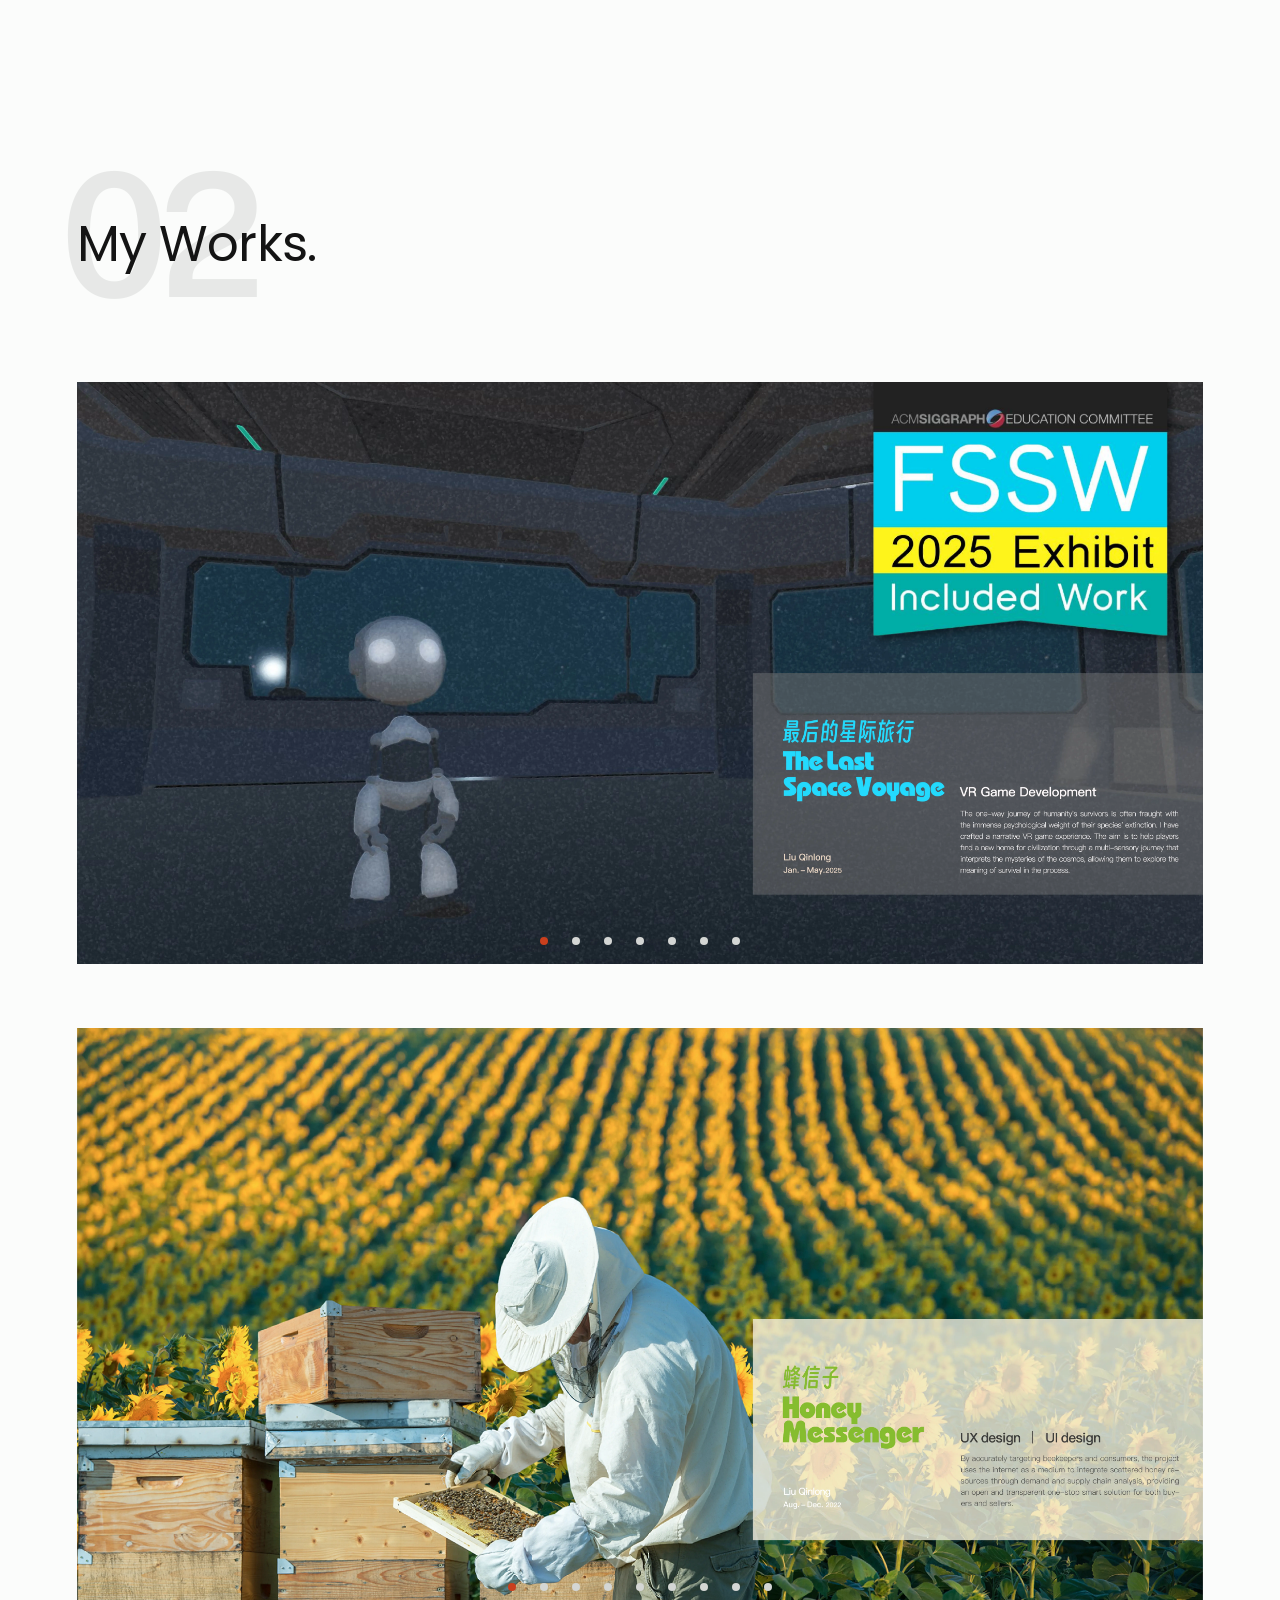
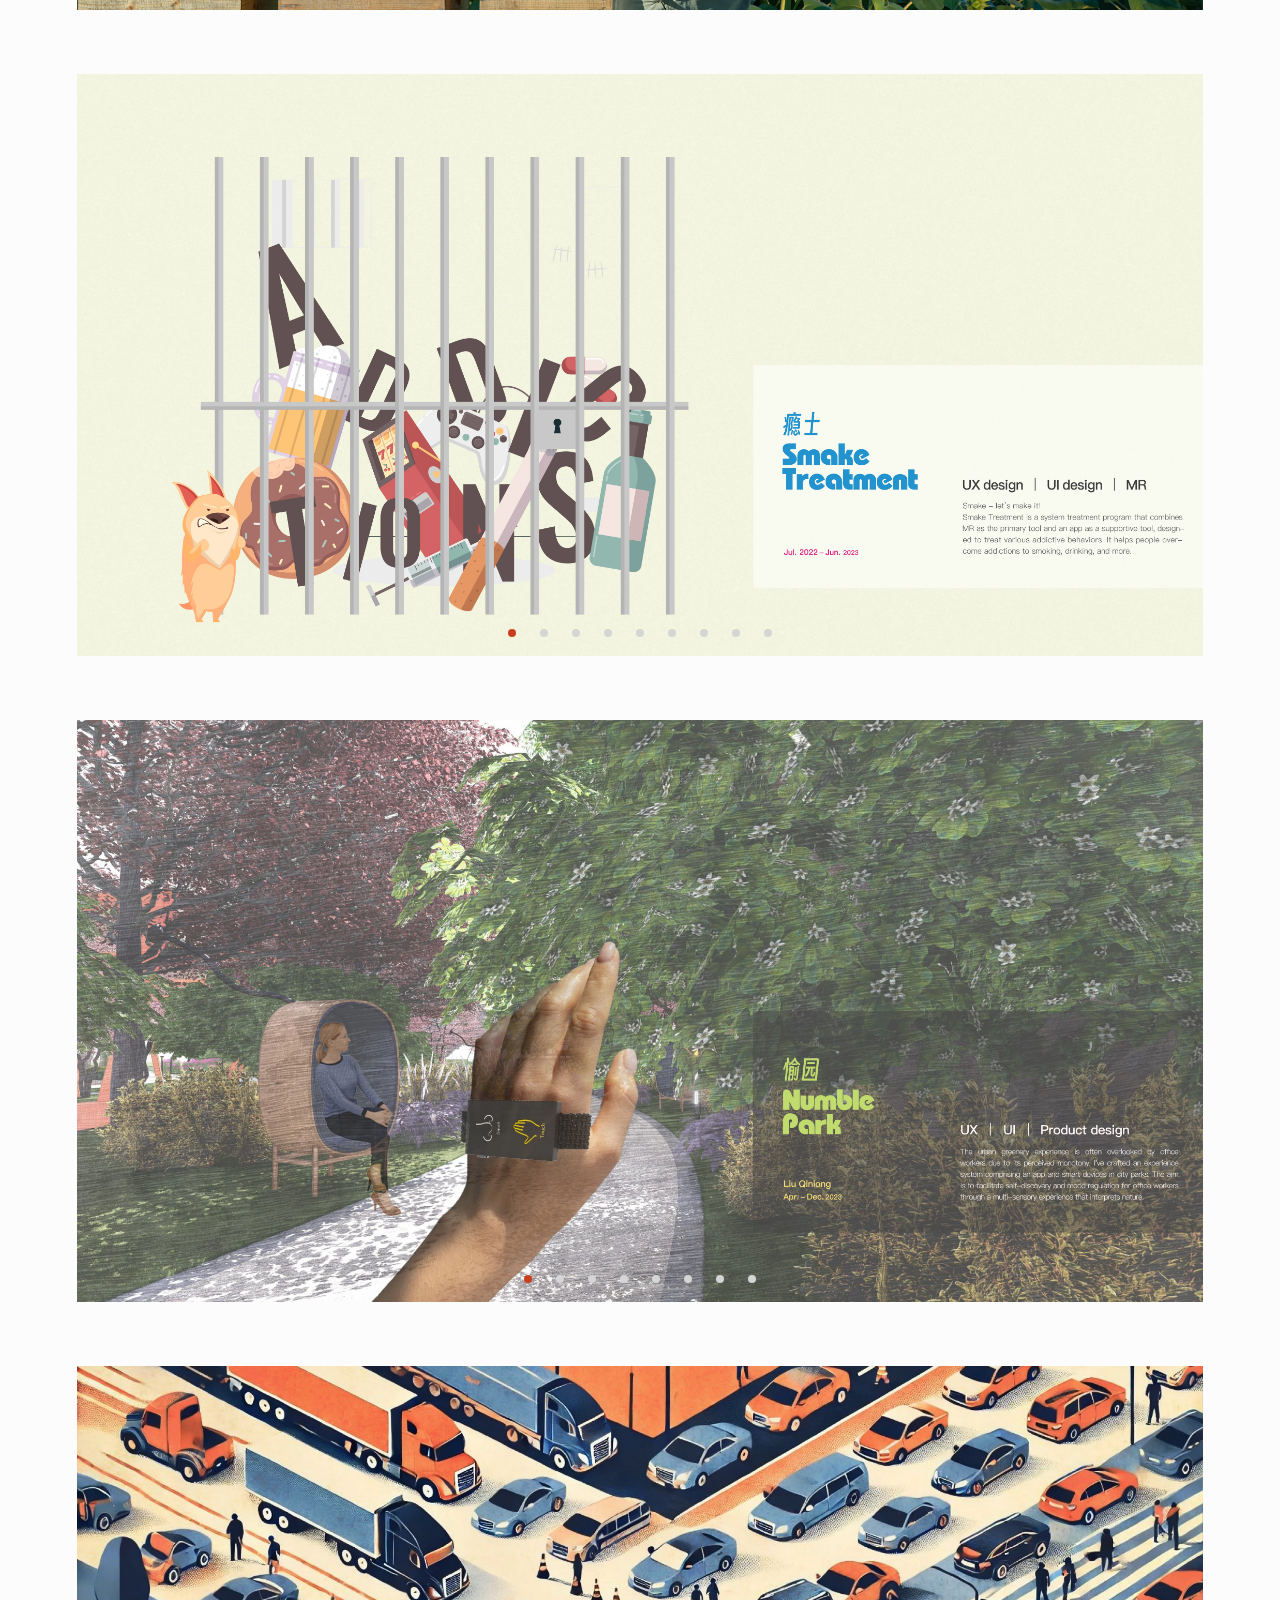
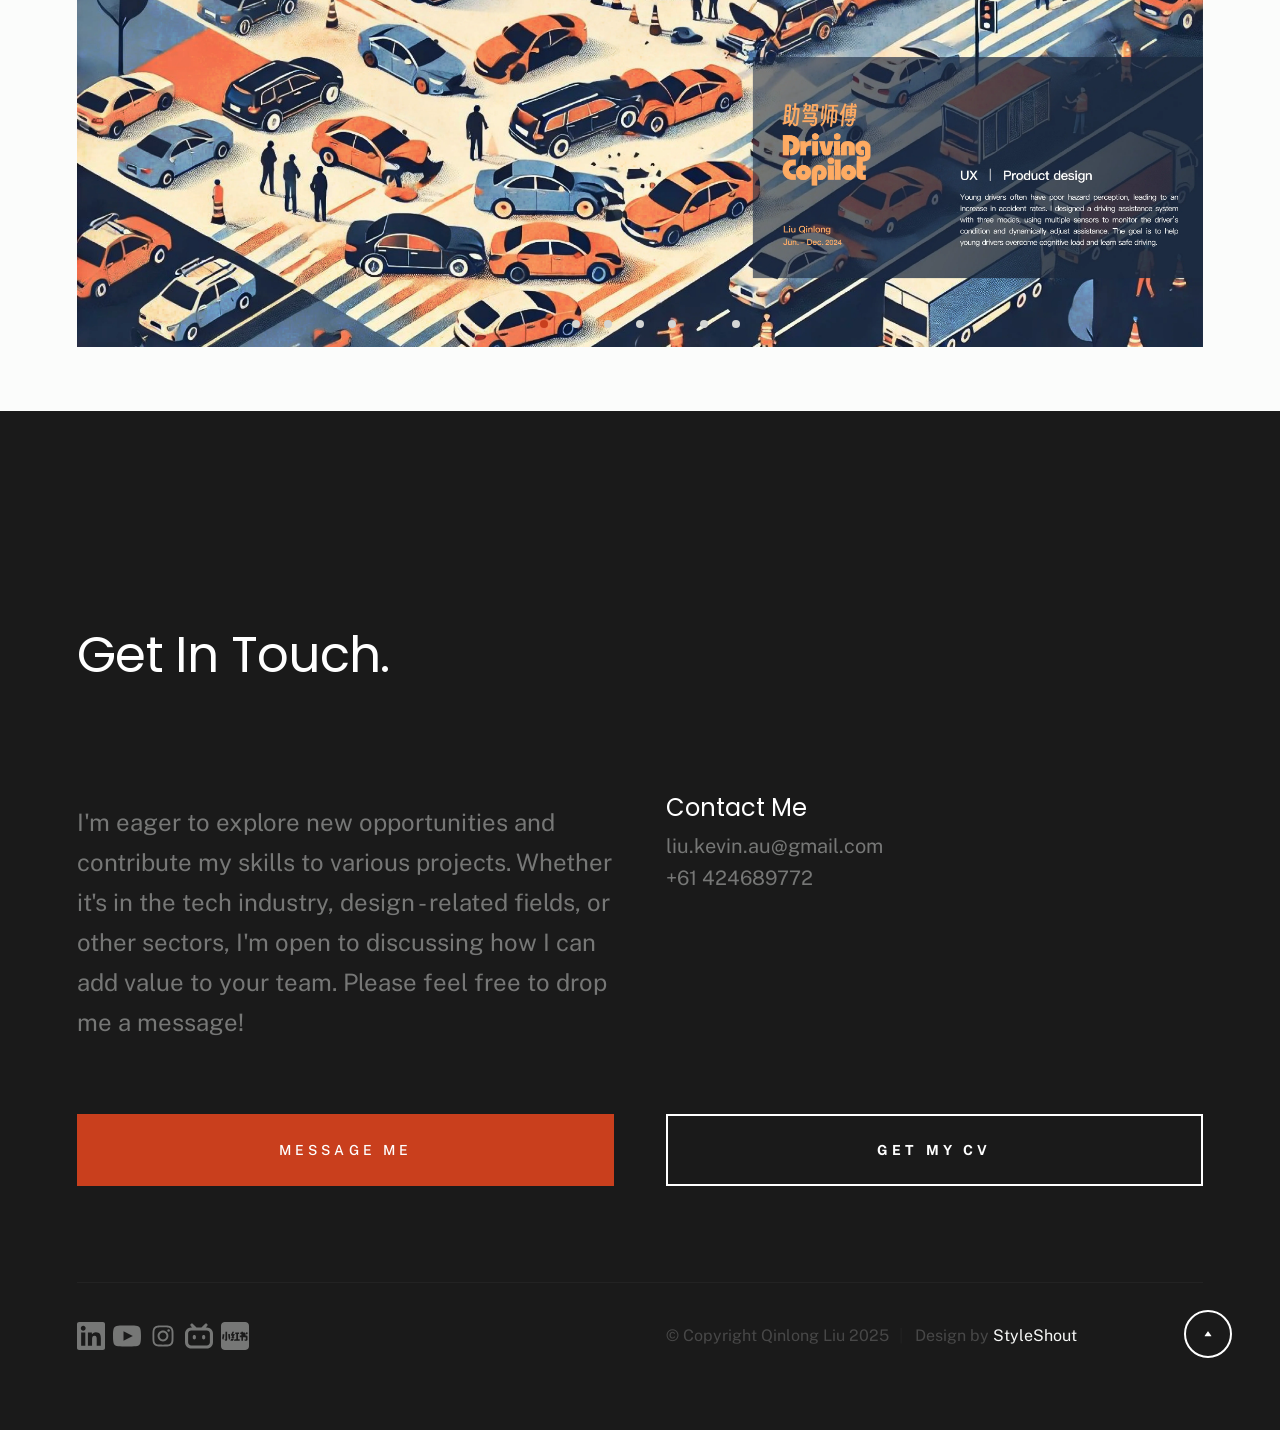
==== works.html @ 537f9b3a "auto update" ====
<!DOCTYPE html>
<html lang="en" class="no-js" >
<head>
    <meta charset="utf-8">
    <meta name="viewport" content="width=device-width, initial-scale=1">
    <title>Kevin Liu - Works</title>

    <script>
        document.documentElement.classList.remove('no-js');
        document.documentElement.classList.add('js');
    </script>

    <link rel="stylesheet" href="css/vendor.css">
    <link rel="stylesheet" href="css/styles.css">

    <link rel="apple-touch-icon" sizes="180x180" href="apple-touch-icon.png">
    <link rel="icon" type="image/png" sizes="32x32" href="icon32.png">
    <link rel="icon" type="image/png" sizes="16x16" href="icon16.png">
    <link rel="manifest" href="site.webmanifest">
</head>

<body id="top">

    <div id="preloader">
        <div id="loader" class="dots-fade">
            <div></div>
            <div></div>
            <div></div>
        </div>
    </div>

    <div id="page" class="s-pagewrap">

        <header class="s-header">
            <div class="row s-header__inner">
        
                <div class="s-header__block">
                    <div class="s-header__logo">
                        <a class="logo" href="index.html">
                            <img src="images/logo1.svg" alt="Homepage" style="height: 30px;">
                        </a>
                    </div>
                    <a class="s-header__menu-toggle" href="#0"><span>Menu</span></a>
                </div> <nav class="s-header__nav">    
                    <ul class="s-header__menu-links">
                        <li><a href="index.html#about" data-key="navAbout">About</a></li>
                        <li class="current"><a class="smoothscroll" href="#works" data-key="navWorks">Works</a></li>
                        <li><a href="#0" id="lang-switcher">中文</a></li> 
                    </ul> 
                </nav> 
            </div> 
        </header> 
        <section id="works" class="s-works target-section" style="padding-top: var(--vspace-6);">

            <div class="row">
                <div class="column xl-12">
                    <div class="section-header" data-num="02">
                        <h2 class="text-display-title" data-key="worksTitle">My Works.</h2>
                    </div> </div>
            </div>

            <div class="row">
                <div class="column xl-12">
                    <div class="work-gallery-container">
                        <div id="project-1-swiper" class="project-swiper swiper-container">
                        <div class="swiper-wrapper">
                            <div class="swiper-slide">
                                <div class="slide-content">
                                    <img data-src="images/portfolio/VR/1.webp" class="slide-image swiper-lazy" alt="Project 1 Image 1">
                                    <div class="swiper-lazy-preloader swiper-lazy-preloader-white"></div>
                                    <div class="entry__info">
                                        <h4 class="entry__title" data-key="works1Title">The Last Space Voyage</h4>
                                        <div class="entry__cat" style="color: var(--color-1);"data-key="works1Cat">University project - VR Game development</div>
                                        <div class="entry__cat" style="font-size: 18px; color: #fff;" data-key="works1Desc">Designed an immersive VR storytelling experience with four interactive scenes, incorporating passthrough, spatial navigation, haptic feedback, and environmental interaction. Contributed to environment design, interaction logic, and gameplay mechanics using Unity and Meta Quest 2.</div>
                                    </div>
                                </div>
                            </div>
                            <div class="swiper-slide">
                                <div class="folio-item folio-item--video-only">
                                    <div class="folio-item__video-container">
                                        <iframe class="vr-video-iframe" src="https://www.youtube.com/embed/k7ZByMZsLXI?si=HmyOI1cZc1jXER-N" title="Game Demo Video" frameborder="0" allow="accelerometer; clipboard-write; encrypted-media; gyroscope; picture-in-picture" allowfullscreen></iframe>
                                    </div>
                                </div>
                            </div>
                            <div class="swiper-slide">
                                <div class="slide-content">
                                    <img data-src="images/portfolio/VR/2.webp" class="slide-image swiper-lazy" alt="Project 1 Image 2">
                                    <div class="swiper-lazy-preloader swiper-lazy-preloader-white"></div>
                                    <div class="entry__info">
                                        <h4 class="entry__title" data-key="works1Title">The Last Space Voyage</h4>
                                        <div class="entry__cat" style="color: var(--color-1);" data-key="works1Cat">University project - VR Game development</div>
                                        <div class="entry__cat" style="font-size: 18px; color: #fff;" data-key="works1Desc">Designed an immersive VR storytelling experience with four interactive scenes, incorporating passthrough, spatial navigation, haptic feedback, and environmental interaction. Contributed to environment design, interaction logic, and gameplay mechanics using Unity and Meta Quest 2.</div>
                                    </div>
                                </div>
                            </div>
                            <div class="swiper-slide">
                                <div class="slide-content">
                                    <img data-src="images/portfolio/VR/3.webp" class="slide-image swiper-lazy" alt="Project 1 Image 3">
                                    <div class="swiper-lazy-preloader swiper-lazy-preloader-white"></div>
                                    <div class="entry__info">
                                        <h4 class="entry__title" data-key="works1Title">The Last Space Voyage</h4>
                                        <div class="entry__cat" style="color: var(--color-1);" data-key="works1Cat">University project - VR Game development</div>
                                        <div class="entry__cat" style="font-size: 18px; color: #fff;" data-key="works1Desc">Designed an immersive VR storytelling experience with four interactive scenes, incorporating passthrough, spatial navigation, haptic feedback, and environmental interaction. Contributed to environment design, interaction logic, and gameplay mechanics using Unity and Meta Quest 2.</div>
                                    </div>
                                </div>
                            </div>
                            <div class="swiper-slide">
                                <div class="slide-content">
                                    <img data-src="images/portfolio/VR/4.webp" class="slide-image swiper-lazy" alt="Project 1 Image 4">
                                    <div class="swiper-lazy-preloader swiper-lazy-preloader-white"></div>
                                    <div class="entry__info">
                                        <h4 class="entry__title" data-key="works1Title">The Last Space Voyage</h4>
                                        <div class="entry__cat" style="color: var(--color-1);" data-key="works1Cat">University project - VR Game development</div>
                                        <div class="entry__cat" style="font-size: 18px; color: #fff;" data-key="works1Desc">Designed an immersive VR storytelling experience with four interactive scenes, incorporating passthrough, spatial navigation, haptic feedback, and environmental interaction. Contributed to environment design, interaction logic, and gameplay mechanics using Unity and Meta Quest 2.</div>
                                    </div>
                                </div>
                            </div>
                            <div class="swiper-slide">
                                <div class="slide-content">
                                    <img data-src="images/portfolio/VR/5.webp" class="slide-image swiper-lazy" alt="Project 1 Image 5">
                                    <div class="swiper-lazy-preloader swiper-lazy-preloader-white"></div>
                                    <div class="entry__info">
                                        <h4 class="entry__title" data-key="works1Title">The Last Space Voyage</h4>
                                        <div class="entry__cat" style="color: var(--color-1);" data-key="works1Cat">University project - VR Game development</div>
                                        <div class="entry__cat" style="font-size: 18px; color: #fff;" data-key="works1Desc">Designed an immersive VR storytelling experience with four interactive scenes, incorporating passthrough, spatial navigation, haptic feedback, and environmental interaction. Contributed to environment design, interaction logic, and gameplay mechanics using Unity and Meta Quest 2.</div>
                                    </div>
                                </div>
                            </div>
                            <div class="swiper-slide">
                                <div class="slide-content">
                                    <img data-src="images/portfolio/VR/6.webp" class="slide-image swiper-lazy" alt="Project 1 Image 6">
                                    <div class="swiper-lazy-preloader swiper-lazy-preloader-white"></div>
                                    <div class="entry__info">
                                        <h4 class="entry__title" data-key="works1Title">The Last Space Voyage</h4>
                                        <div class="entry__cat" style="color: var(--color-1);" data-key="works1Cat">University project - VR Game development</div>
                                        <div class="entry__cat" style="font-size: 18px; color: #fff;" data-key="works1Desc">Designed an immersive VR storytelling experience with four interactive scenes, incorporating passthrough, spatial navigation, haptic feedback, and environmental interaction. Contributed to environment design, interaction logic, and gameplay mechanics using Unity and Meta Quest 2.</div>
                                    </div>
                                </div>
                            </div>
                            
                        </div>
                        <div class="swiper-button-next"></div>
                        <div class="swiper-button-prev"></div>
                        <div class="swiper-pagination"></div>
                        </div>
                    </div>

        
            <div class="work-gallery-container">
                <div id="project-2-swiper" class="project-swiper swiper-container">
                    <div class="swiper-wrapper">
        
                        <div class="swiper-slide">
                            <div class="slide-content">
                                <img data-src="images/portfolio/HoneyMessenger/1.webp" class="slide-image swiper-lazy" alt="Project 2 Image 1">
                                <div class="swiper-lazy-preloader swiper-lazy-preloader-white"></div>
                                <div class="entry__info">
                                    <h4 class="entry__title" data-key="works2Title">Honey Messenger</h4>
                                    <div class="entry__cat" style="color: var(--color-1);" data-key="works2Cat">UX/UI Service Design</div>
                                    <div class="entry__cat" style="font-size: 18px; color: #fff;" data-key="works2Desc">Built a honey traceability e-commerce platform using supply chain and user analysis. Designed a seller-buyer-platform model, integrated blockchain for transparency, and created the UI system with Illustrator to enhance trust in genuine honey.</div>
                                </div>
                            </div>
                        </div>
                        <div class="swiper-slide">
                            <div class="slide-content">
                                <img data-src="images/portfolio/HoneyMessenger/2.webp" class="slide-image swiper-lazy" alt="Project 2 Image 2">
                                <div class="swiper-lazy-preloader swiper-lazy-preloader-white"></div>
                                <div class="entry__info">
                                     <h4 class="entry__title" data-key="works2Title">Honey Messenger</h4>
                                    <div class="entry__cat" style="color: var(--color-1);" data-key="works2Cat">UX/UI Service Design</div>
                                    <div class="entry__cat" style="font-size: 18px; color: #fff;" data-key="works2Desc">Built a honey traceability e-commerce platform using supply chain and user analysis. Designed a seller-buyer-platform model, integrated blockchain for transparency, and created the UI system with Illustrator to enhance trust in genuine honey.</div>
                                </div>
                            </div>
                        </div>
                        <div class="swiper-slide">
                            <div class="slide-content">
                                <img data-src="images/portfolio/HoneyMessenger/3.webp" class="slide-image swiper-lazy" alt="Project 2 Image 3">
                                <div class="swiper-lazy-preloader swiper-lazy-preloader-white"></div>
                                 <div class="entry__info">
                                    <h4 class="entry__title" data-key="works2Title">Honey Messenger</h4>
                                    <div class="entry__cat" style="color: var(--color-1);" data-key="works2Cat">UX/UI Service Design</div>
                                    <div class="entry__cat" style="font-size: 18px; color: #fff;" data-key="works2Desc">Built a honey traceability e-commerce platform using supply chain and user analysis. Designed a seller-buyer-platform model, integrated blockchain for transparency, and created the UI system with Illustrator to enhance trust in genuine honey.</div>
                                </div>
                            </div>
                        </div>
                        <div class="swiper-slide">
                            <div class="slide-content">
                                <img data-src="images/portfolio/HoneyMessenger/4.webp" class="slide-image swiper-lazy" alt="Project 2 Image 4">
                                <div class="swiper-lazy-preloader swiper-lazy-preloader-white"></div>
                                <div class="entry__info">
                                    <h4 class="entry__title" data-key="works2Title">Honey Messenger</h4>
                                    <div class="entry__cat" style="color: var(--color-1);" data-key="works2Cat">UX/UI Service Design</div>
                                    <div class="entry__cat" style="font-size: 18px; color: #fff;" data-key="works2Desc">Built a honey traceability e-commerce platform using supply chain and user analysis. Designed a seller-buyer-platform model, integrated blockchain for transparency, and created the UI system with Illustrator to enhance trust in genuine honey.</div>
                                </div>
                            </div>
                        </div>
                        <div class="swiper-slide">
                            <div class="slide-content">
                                <img data-src="images/portfolio/HoneyMessenger/5.webp" class="slide-image swiper-lazy" alt="Project 2 Image 5">
                                <div class="swiper-lazy-preloader swiper-lazy-preloader-white"></div>
                                <div class="entry__info">
                                    <h4 class="entry__title" data-key="works2Title">Honey Messenger</h4>
                                    <div class="entry__cat" style="color: var(--color-1);" data-key="works2Cat">UX/UI Service Design</div>
                                    <div class="entry__cat" style="font-size: 18px; color: #fff;" data-key="works2Desc">Built a honey traceability e-commerce platform using supply chain and user analysis. Designed a seller-buyer-platform model, integrated blockchain for transparency, and created the UI system with Illustrator to enhance trust in genuine honey.</div>
                                </div>
                            </div>
                        </div>
                        <div class="swiper-slide">
                            <div class="slide-content">
                                <img data-src="images/portfolio/HoneyMessenger/6.webp" class="slide-image swiper-lazy" alt="Project 2 Image 6">
                                <div class="swiper-lazy-preloader swiper-lazy-preloader-white"></div>
                                <div class="entry__info">
                                    <h4 class="entry__title" data-key="works2Title">Honey Messenger</h4>
                                    <div class="entry__cat" style="color: var(--color-1);" data-key="works2Cat">UX/UI Service Design</div>
                                    <div class="entry__cat" style="font-size: 18px; color: #fff;" data-key="works2Desc">Built a honey traceability e-commerce platform using supply chain and user analysis. Designed a seller-buyer-platform model, integrated blockchain for transparency, and created the UI system with Illustrator to enhance trust in genuine honey.</div>
                                </div>
                            </div>
                        </div>
                        <div class="swiper-slide">
                            <div class="slide-content">
                                <img data-src="images/portfolio/HoneyMessenger/7.webp" class="slide-image swiper-lazy" alt="Project 2 Image 7">
                                <div class="swiper-lazy-preloader swiper-lazy-preloader-white"></div>
                                <div class="entry__info">
                                    <h4 class="entry__title" data-key="works2Title">Honey Messenger</h4>
                                    <div class="entry__cat" style="color: var(--color-1);" data-key="works2Cat">UX/UI Service Design</div>
                                    <div class="entry__cat" style="font-size: 18px; color: #fff;" data-key="works2Desc">Built a honey traceability e-commerce platform using supply chain and user analysis. Designed a seller-buyer-platform model, integrated blockchain for transparency, and created the UI system with Illustrator to enhance trust in genuine honey.</div>
                                </div>
                            </div>
                        </div>
                        <div class="swiper-slide">
                            <div class="slide-content">
                                <img data-src="images/portfolio/HoneyMessenger/8.webp" class="slide-image swiper-lazy" alt="Project 2 Image 8">
                                <div class="swiper-lazy-preloader swiper-lazy-preloader-white"></div>
                                <div class="entry__info">
                                    <h4 class="entry__title" data-key="works2Title">Honey Messenger</h4>
                                    <div class="entry__cat" style="color: var(--color-1);" data-key="works2Cat">UX/UI Service Design</div>
                                    <div class="entry__cat" style="font-size: 18px; color: #fff;" data-key="works2Desc">Built a honey traceability e-commerce platform using supply chain and user analysis. Designed a seller-buyer-platform model, integrated blockchain for transparency, and created the UI system with Illustrator to enhance trust in genuine honey.</div>
                                </div>
                            </div>
                        </div>
                        <div class="swiper-slide">
                            <div class="slide-content">
                                <img data-src="images/portfolio/HoneyMessenger/9.webp" class="slide-image swiper-lazy" alt="Project 2 Image 9">
                                <div class="swiper-lazy-preloader swiper-lazy-preloader-white"></div>
                                <div class="entry__info">
                                    <h4 class="entry__title" data-key="works2Title">Honey Messenger</h4>
                                    <div class="entry__cat" style="color: var(--color-1);" data-key="works2Cat">UX/UI Service Design</div>
                                    <div class="entry__cat" style="font-size: 18px; color: #fff;" data-key="works2Desc">Built a honey traceability e-commerce platform using supply chain and user analysis. Designed a seller-buyer-platform model, integrated blockchain for transparency, and created the UI system with Illustrator to enhance trust in genuine honey.</div>
                                </div>
                            </div>
                        </div>
        
                    </div> <div class="swiper-button-next"></div>
                    <div class="swiper-button-prev"></div>
                    <div class="swiper-pagination"></div>
                </div>
            </div>
            
            <div class="work-gallery-container">
                <div id="project-3-swiper" class="project-swiper swiper-container">
                    <div class="swiper-wrapper">
                        <div class="swiper-slide">
                            <div class="slide-content">
                                <img data-src="images/portfolio/MR/1.webp" class="slide-image swiper-lazy" alt="Project 3 Image 1">
                                <div class="swiper-lazy-preloader swiper-lazy-preloader-white"></div>
                                <div class="entry__info">
                                    <h4 class="entry__title" data-key="works3Title">Smake Treatment</h4>
                                    <div class="entry__cat" style="color: var(--color-1);" data-key="works3Cat">UX/UI/MR Design</div>
                                    <div class="entry__cat" style="font-size: 18px; color: #fff;" data-key="works3Desc">Design an integrated system for phased addiction cessation (smoking, shopping, drinking) based on user research; use MR glasses and an app for environment recognition, pet reminders, and support groups; render scenes in Blender and prototype with Figma.</div>
                                </div>
                            </div>
                        </div>
                        <div class="swiper-slide">
                            <div class="slide-content">
                                <img data-src="images/portfolio/MR/2.webp" class="slide-image swiper-lazy" alt="Project 3 Image 2">
                                <div class="swiper-lazy-preloader swiper-lazy-preloader-white"></div>
                                 <div class="entry__info">
                                     <h4 class="entry__title" data-key="works3Title">Smake Treatment</h4>
                                    <div class="entry__cat" style="color: var(--color-1);" data-key="works3Cat">UX/UI/MR Design</div>
                                    <div class="entry__cat" style="font-size: 18px; color: #fff;" data-key="works3Desc">Design an integrated system for phased addiction cessation (smoking, shopping, drinking) based on user research; use MR glasses and an app for environment recognition, pet reminders, and support groups; render scenes in Blender and prototype with Figma.</div>
                                </div>
                            </div>
                        </div>
                        <div class="swiper-slide">
                            <div class="slide-content">
                                <img data-src="images/portfolio/MR/3.webp" class="slide-image swiper-lazy" alt="Project 3 Image 2">
                                <div class="swiper-lazy-preloader swiper-lazy-preloader-white"></div>
                                 <div class="entry__info">
                                     <h4 class="entry__title" data-key="works3Title">Smake Treatment</h4>
                                    <div class="entry__cat" style="color: var(--color-1);" data-key="works3Cat">UX/UI/MR Design</div>
                                    <div class="entry__cat" style="font-size: 18px; color: #fff;" data-key="works3Desc">Design an integrated system for phased addiction cessation (smoking, shopping, drinking) based on user research; use MR glasses and an app for environment recognition, pet reminders, and support groups; render scenes in Blender and prototype with Figma.</div>
                                </div>
                            </div>
                        </div>
                        <div class="swiper-slide">
                            <div class="slide-content">
                                <img data-src="images/portfolio/MR/4.webp" class="slide-image swiper-lazy" alt="Project 3 Image 2">
                                <div class="swiper-lazy-preloader swiper-lazy-preloader-white"></div>
                                 <div class="entry__info">
                                     <h4 class="entry__title" data-key="works3Title">Smake Treatment</h4>
                                    <div class="entry__cat" style="color: var(--color-1);" data-key="works3Cat">UX/UI/MR Design</div>
                                    <div class="entry__cat" style="font-size: 18px; color: #fff;" data-key="works3Desc">Design an integrated system for phased addiction cessation (smoking, shopping, drinking) based on user research; use MR glasses and an app for environment recognition, pet reminders, and support groups; render scenes in Blender and prototype with Figma.</div>
                                </div>
                            </div>
                        </div>
                        <div class="swiper-slide">
                            <div class="slide-content">
                                <img data-src="images/portfolio/MR/5.webp" class="slide-image swiper-lazy" alt="Project 3 Image 2">
                                <div class="swiper-lazy-preloader swiper-lazy-preloader-white"></div>
                                 <div class="entry__info">
                                     <h4 class="entry__title" data-key="works3Title">Smake Treatment </h4>
                                    <div class="entry__cat" style="color: var(--color-1);" data-key="works3Cat">UX/UI/MR Design</div>
                                    <div class="entry__cat" style="font-size: 18px; color: #fff;" data-key="works3Desc">Design an integrated system for phased addiction cessation (smoking, shopping, drinking) based on user research; use MR glasses and an app for environment recognition, pet reminders, and support groups; render scenes in Blender and prototype with Figma.</div>
                                </div>
                            </div>
                        </div>
                        <div class="swiper-slide">
                            <div class="slide-content">
                                <img data-src="images/portfolio/MR/6.webp" class="slide-image swiper-lazy" alt="Project 3 Image 2">
                                <div class="swiper-lazy-preloader swiper-lazy-preloader-white"></div>
                                 <div class="entry__info">
                                     <h4 class="entry__title" data-key="works3Title">Smake Treatment</h4>
                                    <div class="entry__cat" style="color: var(--color-1);" data-key="works3Cat">UX/UI/MR Design</div>
                                    <div class="entry__cat" style="font-size: 18px; color: #fff;" data-key="works3Desc">Design an integrated system for phased addiction cessation (smoking, shopping, drinking) based on user research; use MR glasses and an app for environment recognition, pet reminders, and support groups; render scenes in Blender and prototype with Figma.</div>
                                </div>
                            </div>
                        </div>
                        <div class="swiper-slide">
                            <div class="slide-content">
                                <img data-src="images/portfolio/MR/7.webp" class="slide-image swiper-lazy" alt="Project 3 Image 2">
                                <div class="swiper-lazy-preloader swiper-lazy-preloader-white"></div>
                                 <div class="entry__info">
                                     <h4 class="entry__title" data-key="works3Title">Smake Treatment</h4>
                                    <div class="entry__cat" style="color: var(--color-1);" data-key="works3Cat">UX/UI/MR Design</div>
                                    <div class="entry__cat" style="font-size: 18px; color: #fff;" data-key="works3Desc">Design an integrated system for phased addiction cessation (smoking, shopping, drinking) based on user research; use MR glasses and an app for environment recognition, pet reminders, and support groups; render scenes in Blender and prototype with Figma.</div>
                                </div>
                            </div>
                        </div>
                        <div class="swiper-slide">
                            <div class="slide-content">
                                <img data-src="images/portfolio/MR/8.webp" class="slide-image swiper-lazy" alt="Project 3 Image 2">
                                <div class="swiper-lazy-preloader swiper-lazy-preloader-white"></div>
                                 <div class="entry__info">
                                     <h4 class="entry__title" data-key="works3Title">Smake Treatment</h4>
                                    <div class="entry__cat" style="color: var(--color-1);" data-key="works3Cat">UX/UI/MR Design</div>
                                    <div class="entry__cat" style="font-size: 18px; color: #fff;" data-key="works3Desc">Design an integrated system for phased addiction cessation (smoking, shopping, drinking) based on user research; use MR glasses and an app for environment recognition, pet reminders, and support groups; render scenes in Blender and prototype with Figma.</div>
                                </div>
                            </div>
                        </div>  
                        <div class="swiper-slide">
                            <div class="slide-content">
                                <img data-src="images/portfolio/MR/9.webp" class="slide-image swiper-lazy" alt="Project 3 Image 2">
                                <div class="swiper-lazy-preloader swiper-lazy-preloader-white"></div>
                                 <div class="entry__info">
                                     <h4 class="entry__title" data-key="works3Title">Smake Treatment</h4>
                                    <div class="entry__cat" style="color: var(--color-1);" data-key="works3Cat">UX/UI/MR Design</div>
                                    <div class="entry__cat" style="font-size: 18px; color: #fff;" data-key="works3Desc">Design an integrated system for phased addiction cessation (smoking, shopping, drinking) based on user research; use MR glasses and an app for environment recognition, pet reminders, and support groups; render scenes in Blender and prototype with Figma.</div>
                                </div>
                            </div>  
                        </div>
                    </div> <div class="swiper-button-next"></div>
                    <div class="swiper-button-prev"></div>
                    <div class="swiper-pagination"></div>
                </div>
            </div>

            <div class="work-gallery-container">
                <div id="project-4-swiper" class="project-swiper swiper-container">
                    <div class="swiper-wrapper">
                        <div class="swiper-slide">
                            <div class="slide-content">
                                <img data-src="images/portfolio/NumblePark/1.webp" class="slide-image swiper-lazy" alt="Project 4 Image 1">
                                <div class="swiper-lazy-preloader swiper-lazy-preloader-white"></div>
                                <div class="entry__info">
                                    <h4 class="entry__title" data-key="works4Title">Numble Park</h4>
                                    <div class="entry__cat" style="color: var(--color-1);" data-key="works4Cat">UX/UI/Product Design</div>
                                    <div class="entry__cat" style="font-size: 18px; color: #fff;" data-key="works4Desc">Design a scent bracelet, speaker booth, and navigation system for urban workers lacking nature perception, guiding them to immersive green spaces; use Figma for app prototypes, Keyshot for rendering, and Lumion with Photoshop for scenes.</div>
                                </div>
                            </div>
                        </div>
                        <div class="swiper-slide">
                            <div class="slide-content">
                                <img data-src="images/portfolio/NumblePark/2.webp" class="slide-image swiper-lazy" alt="Project 4 Image 2">
                                <div class="swiper-lazy-preloader swiper-lazy-preloader-white"></div>
                                <div class="entry__info">
                                    <h4 class="entry__title" data-key="works4Title">Numble Park</h4>
                                    <div class="entry__cat" style="color: var(--color-1);" data-key="works4Cat">UX/UI/Product Design</div>
                                    <div class="entry__cat" style="font-size: 18px; color: #fff;" data-key="works4Desc">Design a scent bracelet, speaker booth, and navigation system for urban workers lacking nature perception, guiding them to immersive green spaces; use Figma for app prototypes, Keyshot for rendering, and Lumion with Photoshop for scenes.</div>
                                </div>
                            </div>
                        </div>
                        <div class="swiper-slide">
                            <div class="slide-content">
                                <img data-src="images/portfolio/NumblePark/3.webp" class="slide-image swiper-lazy" alt="Project 4 Image3">
                                <div class="swiper-lazy-preloader swiper-lazy-preloader-white"></div>
                                <div class="entry__info">
                                    <h4 class="entry__title" data-key="works4Title">Numble Park</h4>
                                    <div class="entry__cat" style="color: var(--color-1);" data-key="works4Cat">UX/UI/Product Design</div>
                                    <div class="entry__cat" style="font-size: 18px; color: #fff;" data-key="works4Desc">Design a scent bracelet, speaker booth, and navigation system for urban workers lacking nature perception, guiding them to immersive green spaces; use Figma for app prototypes, Keyshot for rendering, and Lumion with Photoshop for scenes.</div>
                                </div>
                            </div>
                        </div>
                        <div class="swiper-slide">
                            <div class="slide-content">
                                <img data-src="images/portfolio/NumblePark/4.webp" class="slide-image swiper-lazy" alt="Project 4 Image 4">
                                <div class="swiper-lazy-preloader swiper-lazy-preloader-white"></div>
                                <div class="entry__info">
                                    <h4 class="entry__title" data-key="works4Title">Numble Park</h4>
                                    <div class="entry__cat" style="color: var(--color-1);" data-key="works4Cat">UX/UI/Product Design</div>
                                    <div class="entry__cat" style="font-size: 18px; color: #fff;" data-key="works4Desc">Design a scent bracelet, speaker booth, and navigation system for urban workers lacking nature perception, guiding them to immersive green spaces; use Figma for app prototypes, Keyshot for rendering, and Lumion with Photoshop for scenes.</div>
                                </div>
                            </div>
                        </div>
                        <div class="swiper-slide">
                            <div class="slide-content">
                                <img data-src="images/portfolio/NumblePark/5.webp" class="slide-image swiper-lazy" alt="Project 4 Image 5">
                                <div class="swiper-lazy-preloader swiper-lazy-preloader-white"></div>
                                <div class="entry__info">
                                    <h4 class="entry__title" data-key="works4Title">Numble Park</h4>
                                    <div class="entry__cat" style="color: var(--color-1);" data-key="works4Cat">UX/UI/Product Design</div>
                                    <div class="entry__cat" style="font-size: 18px; color: #fff;" data-key="works4Desc">Design a scent bracelet, speaker booth, and navigation system for urban workers lacking nature perception, guiding them to immersive green spaces; use Figma for app prototypes, Keyshot for rendering, and Lumion with Photoshop for scenes.</div>
                                </div>
                            </div>
                        </div>
                        <div class="swiper-slide">
                            <div class="slide-content">
                                <img data-src="images/portfolio/NumblePark/6.webp" class="slide-image swiper-lazy" alt="Project 4 Image 6">
                                <div class="swiper-lazy-preloader swiper-lazy-preloader-white"></div>
                                <div class="entry__info">
                                    <h4 class="entry__title" data-key="works4Title">Numble Park</h4>
                                    <div class="entry__cat" style="color: var(--color-1);" data-key="works4Cat">UX/UI/Product Design</div>
                                    <div class="entry__cat" style="font-size: 18px; color: #fff;" data-key="works4Desc">Design a scent bracelet, speaker booth, and navigation system for urban workers lacking nature perception, guiding them to immersive green spaces; use Figma for app prototypes, Keyshot for rendering, and Lumion with Photoshop for scenes.</div>
                                </div>
                            </div>
                        </div>
                        <div class="swiper-slide">
                            <div class="slide-content">
                                <img data-src="images/portfolio/NumblePark/7.webp" class="slide-image swiper-lazy" alt="Project 4 Image 7">
                                <div class="swiper-lazy-preloader swiper-lazy-preloader-white"></div>
                                <div class="entry__info">
                                    <h4 class="entry__title" data-key="works4Title">Numble Park</h4>
                                    <div class="entry__cat" style="color: var(--color-1);" data-key="works4Cat">UX/UI/Product Design</div>
                                    <div class="entry__cat" style="font-size: 18px; color: #fff;" data-key="works4Desc">Design a scent bracelet, speaker booth, and navigation system for urban workers lacking nature perception, guiding them to immersive green spaces; use Figma for app prototypes, Keyshot for rendering, and Lumion with Photoshop for scenes.</div>
                                </div>
                            </div>
                        </div>
                        <div class="swiper-slide">
                            <div class="slide-content">
                                <img data-src="images/portfolio/NumblePark/8.webp" class="slide-image swiper-lazy" alt="Project 4 Image 8">
                                <div class="swiper-lazy-preloader swiper-lazy-preloader-white"></div>
                                <div class="entry__info">
                                    <h4 class="entry__title" data-key="works4Title">Numble Park</h4>
                                    <div class="entry__cat" style="color: var(--color-1);" data-key="works4Cat">UX/UI/Product Design</div>
                                    <div class="entry__cat" style="font-size: 18px; color: #fff;" data-key="works4Desc">Design a scent bracelet, speaker booth, and navigation system for urban workers lacking nature perception, guiding them to immersive green spaces; use Figma for app prototypes, Keyshot for rendering, and Lumion with Photoshop for scenes.</div>
                                </div>
                            </div>
                        </div>
                    </div>
                    <div class="swiper-button-next"></div>
                    <div class="swiper-button-prev"></div>
                    <div class="swiper-pagination"></div>
                </div>
            </div>
            <div class="work-gallery-container">
                <div id="project-5-swiper" class="project-swiper swiper-container">
                    <div class="swiper-wrapper">
                        <div class="swiper-slide">
                            <div class="slide-content">
                                <img data-src="images/portfolio/HMI/1.webp" class="slide-image swiper-lazy" alt="Project 5 Image 1">
                                <div class="swiper-lazy-preloader swiper-lazy-preloader-white"></div>
                                <div class="entry__info">
                                    <h4 class="entry__title" data-key="works5Title">Driving Copilot</h4>
                                    <div class="entry__cat" style="color: var(--color-1);" data-key="works5Cat">UX/UI Design</div>
                                    <div class="entry__cat" style="font-size: 18px; color: #fff;" data-key="works5Desc">Design a driving system for young drivers to boost safe decision-making, tackling low risk perception and high load with training, alerts, and AI; create a gamified hazard-based system and fuse vision and radar for planning and intervention.</div>
                                </div>
                            </div>
                        </div>
                        <div class="swiper-slide">
                            <div class="slide-content">
                                <img data-src="images/portfolio/HMI/2.webp" class="slide-image swiper-lazy" alt="Project 5 Image 2">
                                <div class="swiper-lazy-preloader swiper-lazy-preloader-white"></div>
                                <div class="entry__info">
                                    <h4 class="entry__title" data-key="works5Title">Driving Copilot</h4>
                                    <div class="entry__cat" style="color: var(--color-1);" data-key="works5Cat">UX/UI Design</div>
                                    <div class="entry__cat" style="font-size: 18px; color: #fff;" data-key="works5Desc">Design a driving system for young drivers to boost safe decision-making, tackling low risk perception and high load with training, alerts, and AI; create a gamified hazard-based system and fuse vision and radar for planning and intervention.</div>
                                </div>
                            </div>
                        </div>
                        <div class="swiper-slide">
                            <div class="slide-content">
                                <img data-src="images/portfolio/HMI/3.webp" class="slide-image swiper-lazy" alt="Project 5 Image 3">
                                <div class="swiper-lazy-preloader swiper-lazy-preloader-white"></div>
                                <div class="entry__info">
                                    <h4 class="entry__title" data-key="works5Title">Driving Copilot</h4>
                                    <div class="entry__cat" style="color: var(--color-1);" data-key="works5Cat">UX/UI Design</div>
                                    <div class="entry__cat" style="font-size: 18px; color: #fff;" data-key="works5Desc">Design a driving system for young drivers to boost safe decision-making, tackling low risk perception and high load with training, alerts, and AI; create a gamified hazard-based system and fuse vision and radar for planning and intervention.</div>
                                </div>
                            </div>
                        </div>
                        <div class="swiper-slide">
                            <div class="slide-content">
                                <img data-src="images/portfolio/HMI/4.webp" class="slide-image swiper-lazy" alt="Project 5 Image 4">
                                <div class="swiper-lazy-preloader swiper-lazy-preloader-white"></div>
                                <div class="entry__info">
                                    <h4 class="entry__title" data-key="works5Title">Driving Copilot</h4>
                                    <div class="entry__cat" style="color: var(--color-1);" data-key="works5Cat">UX/UI Design</div>
                                    <div class="entry__cat" style="font-size: 18px; color: #fff;" data-key="works5Desc">Design a driving system for young drivers to boost safe decision-making, tackling low risk perception and high load with training, alerts, and AI; create a gamified hazard-based system and fuse vision and radar for planning and intervention.</div>
                                </div>
                            </div>
                        </div>
                        <div class="swiper-slide">
                            <div class="slide-content">
                                <img data-src="images/portfolio/HMI/5.webp" class="slide-image swiper-lazy" alt="Project 5 Image 5">
                                <div class="swiper-lazy-preloader swiper-lazy-preloader-white"></div>
                                <div class="entry__info">
                                    <h4 class="entry__title" data-key="works5Title">Driving Copilot</h4>
                                    <div class="entry__cat" style="color: var(--color-1);" data-key="works5Cat">UX/UI Design</div>
                                    <div class="entry__cat" style="font-size: 18px; color: #fff;" data-key="works5Desc">Design a driving system for young drivers to boost safe decision-making, tackling low risk perception and high load with training, alerts, and AI; create a gamified hazard-based system and fuse vision and radar for planning and intervention.</div>
                                </div>
                            </div>
                        </div>
                        <div class="swiper-slide">
                            <div class="slide-content">
                                <img data-src="images/portfolio/HMI/6.webp" class="slide-image swiper-lazy" alt="Project 5 Image 6">
                                <div class="swiper-lazy-preloader swiper-lazy-preloader-white"></div>
                                <div class="entry__info">
                                    <h4 class="entry__title" data-key="works5Title">Driving Copilot</h4>
                                    <div class="entry__cat" style="color: var(--color-1);" data-key="works5Cat">UX/UI Design</div>
                                    <div class="entry__cat" style="font-size: 18px; color: #fff;" data-key="works5Desc">Design a driving system for young drivers to boost safe decision-making, tackling low risk perception and high load with training, alerts, and AI; create a gamified hazard-based system and fuse vision and radar for planning and intervention.</div>
                                </div>
                            </div>
                        </div>
                        <div class="swiper-slide">
                            <div class="slide-content">
                                <img data-src="images/portfolio/HMI/7.webp" class="slide-image swiper-lazy" alt="Project 5 Image 7">
                                <div class="swiper-lazy-preloader swiper-lazy-preloader-white"></div>
                                <div class="entry__info">
                                    <h4 class="entry__title" data-key="works5Title">Driving Copilot</h4>
                                    <div class="entry__cat" style="color: var(--color-1);" data-key="works5Cat">UX/UI Design</div>
                                    <div class="entry__cat" style="font-size: 18px; color: #fff;" data-key="works5Desc">Design a driving system for young drivers to boost safe decision-making, tackling low risk perception and high load with training, alerts, and AI; create a gamified hazard-based system and fuse vision and radar for planning and intervention.</div>
                                </div>
                            </div>
                        </div>

                    </div>
                    <div class="swiper-button-next"></div>
                    <div class="swiper-button-prev"></div>
                    <div class="swiper-pagination"></div>
                </div>
            </div>
        </div>
        </section>

        <footer id="footer" class="s-footer target-section">

            <div class="row">
                <div class="column lg-12">
                    <div class="section-header light-on-dark">
                        <h2 class="text-display-title" data-key="footerTitle">Get In Touch.</h2>
                    </div> <!-- end section-header -->
                </div>
            </div>

            <div class="row s-footer__content">

                <div class="column xl-6 md-12 s-footer__block s-footer__about">                    
                    <p class="attention-getter" data-key="footerDesc">
                        "I'm eager to explore new opportunities and contribute my skills to various projects. Whether it's in the tech industry, design - related fields, or other sectors, I'm open to discussing how I can add value to your team. Please feel free to drop me a message!"
                    </p>               
                </div> <!-- end section-footer__about -->

                <div class="column xl-6 md-12 s-footer__block s-footer__site-links">
                    <div class="row">
                        <div class="column xl-6 md-6 tab-12">
                            <h5 data-key="footerContact">Contact Me</h5>
                            <ul class="link-list">
                                <li><a id="email-link" href="#" data-key="footerEmail"></a></li>
                                <li><a id="phone-link" href="#" data-key="footerPhone"></a></li>
                            </ul>
                        </div>
                    </div>                    
                </div> <!-- end section-footer__site-links -->

            </div> <!-- end section-footer__content -->


            <div class="row s-footer__buttons">
               
                <div class="column xl-6 tab-12">
                    <a href="mailto:#0" class="btn btn--primary btn--large u-fullwidth" data-key="footerMessage">Message Me</a>
                </div>
          
                <div class="column xl-6 tab-12">                    
                    <a id="cv-download-link-footer" href="/Files/Kevin-CV-VR.pdf" class="btn btn--stroke btn--large u-fullwidth" data-key="footerCV">Get My CV</a>
                </div>
            
            </div> <!-- end section-footer__buttons -->              
            
            <div class="row s-footer__bottom">
                
                <div class="column xl-6 lg-12">
                    <ul class="s-footer__social social-list">
                        <li>
                            <a href="https://www.linkedin.com/in/qinlong-liu">
                                <svg xmlns="http://www.w3.org/2000/svg" width="24" height="24" viewBox="0 0 24 24" style="fill:rgba(0, 0, 0, 1);"><path d="M20.447 20.452h-3.554v-5.569c0-1.328-.027-3.037-1.852-3.037-1.853 0-2.136 1.445-2.136 2.939v5.667H9.351V9h3.414v1.561h.046c.477-.9 1.637-1.85 3.37-1.85 3.601 0 4.267 2.37 4.267 5.455v6.286zM5.337 7.433c-1.144 0-2.063-.926-2.063-2.065 0-1.138.92-2.063 2.063-2.063 1.14 0 2.064.925 2.064 2.063 0 1.139-.925 2.065-2.064 2.065zm1.782 13.019H3.555V9h3.564v11.452zM22.225 0H1.771C.792 0 0 .774 0 1.729v20.542C0 23.227.792 24 1.771 24h20.451C23.2 24 24 23.227 24 22.271V1.729C24 .774 23.2 0 22.222 0h.003z"></path></svg>
                                <span class="u-screen-reader-text">LinkedIn</span>
                            </a>
                        </li>
                        <li>
                            <a href="https://www.youtube.com/@chansonliu">
                                <svg xmlns="http://www.w3.org/2000/svg" width="24" height="24" viewBox="0 0 24 24" style="fill:rgba(0, 0, 0, 1);"><path d="M19.615 3.184c-3.604-.246-11.631-.245-15.23 0-3.897.266-4.356 2.62-4.385 8.816.029 6.185.484 8.549 4.385 8.816 3.6.245 11.626.246 15.23 0 3.897-.266 4.356-2.62 4.385-8.816-.029-6.185-.484-8.549-4.385-8.816zm-10.615 12.816v-8l8 3.993-8 4.007z"></path></svg>
                                <span class="u-screen-reader-text">YouTube</span>
                            </a>
                        </li>
                        <li>
                            <a href="https://www.instagram.com/_kevin_liuuu/profilecard/?igsh=MXM1NW81Y3Jka3ltdw==">
                                <svg xmlns="http://www.w3.org/2000/svg" width="24" height="24" viewBox="0 0 24 24" style="fill:rgba(0, 0, 0, 1);"><path d="M11.999,7.377c-2.554,0-4.623,2.07-4.623,4.623c0,2.554,2.069,4.624,4.623,4.624c2.552,0,4.623-2.07,4.623-4.624 C16.622,9.447,14.551,7.377,11.999,7.377L11.999,7.377z M11.999,15.004c-1.659,0-3.004-1.345-3.004-3.003 c0-1.659,1.345-3.003,3.004-3.003s3.002,1.344,3.002,3.003C15.001,13.659,13.658,15.004,11.999,15.004L11.999,15.004z"></path><circle cx="16.806" cy="7.207" r="1.078"></circle><path d="M20.533,6.111c-0.469-1.209-1.424-2.165-2.633-2.632c-0.699-0.263-1.438-0.404-2.186-0.42 c-0.963-0.042-1.268-0.054-3.71-0.054s-2.755,0-3.71,0.054C7.548,3.074,6.809,3.215,6.11,3.479C4.9,3.946,3.945,4.902,3.477,6.111 c-0.263,0.7-0.404,1.438-0.419,2.186c-0.043,0.962-0.056,1.267-0.056,3.71c0,2.442,0,2.753,0.056,3.71 c0.015,0.748,0.156,1.486,0.419,2.187c0.469,1.208,1.424,2.164,2.634,2.632c0.696,0.272,1.435,0.426,2.185,0.45 c0.963,0.042,1.268,0.055,3.71,0.055s2.755,0,3.71-0.055c0.747-0.015,1.486-0.157,2.186-0.419c1.209-0.469,2.164-1.424,2.633-2.633 c0.263-0.7,0.404-1.438,0.419-2.186c0.043-0.962,0.056-1.267,0.056-3.71s0-2.753-0.056-3.71C20.941,7.57,20.801,6.819,20.533,6.111z M19.315,15.643c-0.007,0.576-0.111,1.147-0.311,1.688c-0.305,0.787-0.926,1.409-1.712,1.711c-0.535,0.199-1.099,0.303-1.67,0.311 c-0.95,0.044-1.218,0.055-3.654,0.055c-2.438,0-2.687,0-3.655-0.055c-0.569-0.007-1.135-0.112-1.669-0.311 c-0.789-0.301-1.414-0.923-1.719-1.711c-0.196-0.534-0.302-1.099-0.311-1.669c-0.043-0.95-0.053-1.218-0.053-3.654 c0-2.437,0-2.686,0.053-3.655c0.007-0.576,0.111-1.146,0.311-1.687c0.305-0.789,0.93-1.41,1.719-1.712 c0.534-0.198,1.1-0.303,1.669-0.311c0.951-0.043,1.218-0.055,3.655-0.055c2.437,0,2.687,0,3.654,0.055 c0.571,0.007,1.135,0.112,1.67,0.311c0.786,0.303,1.407,0.925,1.712,1.712c0.196,0.534,0.302,1.099,0.311,1.669 c0.043,0.951,0.054,1.218,0.054,3.655c0,2.436,0,2.698-0.043,3.654H19.315z"></path></svg>
                                <span class="u-screen-reader-text">Instagram</span>
                            </a>
                        </li>
                        <li>
                            <a href="https://space.bilibili.com/517540615">
                                <svg xmlns="http://www.w3.org/2000/svg" width="24" height="24" viewBox="0 0 24 24" style="fill:rgba(0, 0, 0, 1);"><path d="M17.813 4.653h.854c1.51.054 2.769.578 3.773 1.574 1.004.995 1.524 2.249 1.56 3.76v7.36c-.036 1.51-.556 2.769-1.56 3.773s-2.262 1.524-3.773 1.56H5.333c-1.51-.036-2.769-.556-3.773-1.56S.036 18.858 0 17.347v-7.36c.036-1.511.556-2.765 1.56-3.76 1.004-.996 2.262-1.52 3.773-1.574h.774l-1.174-1.12a1.234 1.234 0 0 1-.373-.906c0-.356.124-.658.373-.907l.027-.027c.267-.249.573-.373.92-.373.347 0 .653.124.92.373L9.653 4.44c.071.071.134.147.187.227h4.267a.836.836 0 0 1 .16-.227l2.853-2.747c.267-.249.573-.373.92-.373.347 0 .662.151.929.4.267.249.391.551.391.907 0 .355-.124.657-.373.906zM5.333 7.24c-.746.018-1.373.276-1.88.773-.506.498-.769 1.13-.786 1.894v7.52c.017.764.28 1.395.786 1.893.507.499 1.134.757 1.88.773h13.334c.746-.016 1.373-.274 1.88-.773.506-.498.769-1.129.786-1.893v-7.52c-.017-.765-.28-1.396-.786-1.894-.507-.497-1.134-.755-1.88-.773zM8 11.107c.373 0 .684.124.933.373.25.249.383.569.4.96v1.173c-.017.391-.15.711-.4.96-.249.25-.56.374-.933.374s-.684-.125-.933-.374c-.25-.249-.383-.569-.4-.96V12.44c0-.373.129-.689.386-.947.258-.257.574-.386.947-.386zm8 0c.373 0 .684.124.933.373.25.249.383.569.4.96v1.173c-.017.391-.15.711-.4.96-.249.25-.56.374-.933.374s-.684-.125-.933-.374c-.25-.249-.383-.569-.4-.96V12.44c.017-.391.15-.711.4-.96.249-.249.56-.373.933-.373z"></path></svg>
                                <span class="u-screen-reader-text">Bilibili</span>
                            </a>
                        </li>
                        <li>
                            <a href="https://www.xiaohongshu.com/user/profile/6448c0c9000000002a00bfa1?xsec_token=YB5CaxHLDXG-0ed8PuHcMlKLbtCLVKPhkq6IVpWFTTg7U%3D&xsec_source=app_share&xhsshare=CopyLink&appuid=6448c0c9000000002a00bfa1&apptime=1749907746&share_id=215a7a3326c74852b4a5306e6a7e4204&share_channel=copy_link">
                                <svg id="小红书" data-name="小红书" xmlns="http://www.w3.org/2000/svg" viewBox="0 0 199.96 200"><path d="M194.56,11a25.15,25.15,0,0,0-5.64-5.64,26.67,26.67,0,0,0-16-5.4H27A26.9,26.9,0,0,0,11,5.4,25.15,25.15,0,0,0,5.32,11,27.07,27.07,0,0,0,0,27.07V173a26.5,26.5,0,0,0,5.4,16A25.15,25.15,0,0,0,11,194.6,26.67,26.67,0,0,0,27,200H172.92a26.5,26.5,0,0,0,16-5.4,25.15,25.15,0,0,0,5.64-5.64,26.67,26.67,0,0,0,5.4-16V27.07a27.14,27.14,0,0,0-5.4-16Zm-123,80.18c3.19-7.08,6.79-14,10.19-21H93.5C90.62,75.94,87.42,81.54,85.38,87c4.76-.28,9.08-.52,14.16-.8C96.82,91.62,94.42,96.46,92,101.3c-.32.64-.64,1.32-1,2-2.52,5-2.52,5.08,3.08,5.2a21.37,21.37,0,0,1,2.24.2c-1.56,3.08-3,5.88-4.44,8.64a2,2,0,0,1-1.36,1,116.68,116.68,0,0,1-12.4-.32c-3-.32-4.11-2.6-3-5.4,1.4-3.48,3.08-6.88,4.64-10.32.52-1.2,1.08-2.36,1.84-4.12-2.28,0-4,0-5.64,0-4.83-.2-6.47-2.4-4.47-6.88ZM14.88,128.57c-2.48-4.32-4.72-8.31-7-12.31,0-.48,4.48-14.16,3.48-29.64H23.68S24.12,115.62,14.88,128.57ZM43.63,127c.12,7.24-4.88,7.24-4.88,7.24H31.67l-7.43-9.83H32V70.23H43.75c0,17.75,0,39-.12,56.78Zm17,.92C55.07,123,52,108.34,52.11,86.54H63.67c-.88,11.48,2.84,26.8,2.84,26.8s-3.4,7.52-5.84,14.59ZM86,133a2.85,2.85,0,0,1-2,1.2c-5.44.08-10.91,0-17.15,0,2.36-4.72,4.32-8.56,6-11.91H91.54c-2.08,4.07-3.72,7.43-5.52,10.67Zm47.75,1.28h-42l5.68-11.23h12V86.3h-7.48V74.83H129V86.14h-7.39v37h12.15v11.19Zm55.59-8.48c0,8.48-8.28,8.24-8.28,8.24H170.29l-4.52-9.72,11.71,0s.12-8.8,0-11.84c-.08-2.56-1.48-4.2-4.07-4.24-5.2-.12-10.44,0-16.16,0v25.83h-11.6V108.42H133.93v-12h11.4V86.34h-7.56V75h7.68V70.23h11.72l.08,4.79h9.32s8.59-.2,8.63,8.16c0,2.48.08,10.6.08,13.32,9.88,0,14.08,2,14.08,8.84v20.47Zm-5-39.15h-6.24v-6a6.25,6.25,0,0,1,2.92-5.32c2.08-1.31,5-2.15,7.68.44a1.08,1.08,0,0,1,.28.32,6.28,6.28,0,0,1-4.64,10.52Z" transform="translate(0)"/></svg>
                                <span class="u-screen-reader-text">小红书</span>
                            </a>
                        </li>
                    </ul>
                </div>

                <div class="column xl-6 lg-12">
                    <p class="ss-copyright">
                        <span>© Copyright Qinlong Liu 2025</span> 
                        <span>Design by <a href="https://styleshout.com/">StyleShout</a></span>
                    </p>
                </div>

            </div> <!-- end section-footer__bottom -->          

            <div class="ss-go-top">
                <a class="smoothscroll" title="Back to Top" href="#top">                 
                    <svg xmlns="http://www.w3.org/2000/svg" width="24" height="24" viewBox="0 0 24 24" style="fill: rgba(0, 0, 0, 1);"><path d="M5.536 21.886a1.004 1.004 0 0 0 1.033-.064l13-9a1 1 0 0 0 0-1.644l-13-9A1 1 0 0 0 5 3v18a1 1 0 0 0 .536.886z"></path></svg>
                </a>                                
                <span>Back To Top</span>   
            </div> <!-- end ss-go-top -->
            
        </footer> <!-- end s-footer -->

    </div> <!-- end page-wrap -->


    <!-- Java Script
    ================================================== -->
    <script src="js/plugins.js"></script>
    <script src="js/main.js"></script>

    <script src="js/translations.js"></script>
    <script src="js/translator.js"></script>
</body>
</html>
---- css/vendor.css ----
/* ===================================================================
 * Hudson Third-party Stylesheets
 * Template Ver. 1.0.0
 * 04-03-2023
 * -------------------------------------------------------------------
 *
 * TOC:
 * # PrismJS 
 * # Swiper
 * # GLightbox
 *
 * ------------------------------------------------------------------- */
 

/* ===================================================================
 * # PrismJS 1.20.0
 *   https://prismjs.com/download.html#themes=prism-okaidia&languages=markup+css+clike+javascript+markup-templating+php 
 *   
 *   okaidia theme for JavaScript, CSS and HTML
 *   Loosely based on Monokai textmate theme by http://www.monokai.nl/
 *   @author ocodia
 * ------------------------------------------------------------------- */
code[class*=language-],
pre[class*=language-] {
    color          : #f8f8f2;
    background     : none;
    text-shadow    : 0 1px rgba(0, 0, 0, 0.3);
    font-family    : var(--font-mono);
    font-size      : calc(var(--text-size) * 0.9444);
    text-align     : left;
    white-space    : pre;
    word-spacing   : normal;
    word-break     : normal;
    word-wrap      : normal;
    line-height    : var(--vspace-1);
    -moz-tab-size  : 4;
    -o-tab-size    : 4;
    tab-size       : 4;
    -webkit-hyphens: none;
    hyphens        : none;
}

/* Code blocks */
pre[class*=language-] {
    padding : var(--vspace-0_5) 0 var(--vspace-1);
    margin  : var(--vspace-1) 0;
    overflow: auto;
}

:not(pre)>code[class*=language-],
pre[class*=language-] {
    background: #272822;
}

/* Inline code */
:not(pre)>code[class*=language-] {
    padding    : 0.1em;
    white-space: normal;
}

.token.comment,
.token.prolog,
.token.doctype,
.token.cdata {
    color: slategray;
}

.token.punctuation {
    color: #f8f8f2;
}

.token.namespace {
    opacity: 0.7;
}

.token.property,
.token.tag,
.token.constant,
.token.symbol,
.token.deleted {
    color: #f92672;
}

.token.boolean,
.token.number {
    color: #ae81ff;
}

.token.selector,
.token.attr-name,
.token.string,
.token.char,
.token.builtin,
.token.inserted {
    color: #a6e22e;
}

.token.operator,
.token.entity,
.token.url,
.language-css .token.string,
.style .token.string,
.token.variable {
    color: #f8f8f2;
}

.token.atrule,
.token.attr-value,
.token.function,
.token.class-name {
    color: #e6db74;
}

.token.keyword {
    color: #66d9ef;
}

.token.regex,
.token.important {
    color: #fd971f;
}

.token.important,
.token.bold {
    font-weight: bold;
}

.token.italic {
    font-style: italic;
}

.token.entity {
    cursor: help;
}


/* ===================================================================
 * # Swiper 6.4.5
 *   Most modern mobile touch slider and framework with hardware accelerated transitions
 *   https://swiperjs.com
 *
 *   Copyright 2014-2020 Vladimir Kharlampidi
 *
 *   Released under the MIT License
 *
 *   Released on: December 18, 2020
 * ------------------------------------------------------------------- */
@font-face {
    font-family: "swiper-icons";
    src        : url("data:application/font-woff;charset=utf-8;base64, [base64]//wADZ2x5ZgAAAywAAADMAAAD2MHtryVoZWFkAAABbAAAADAAAAA2E2+eoWhoZWEAAAGcAAAAHwAAACQC9gDzaG10eAAAAigAAAAZAAAArgJkABFsb2NhAAAC0AAAAFoAAABaFQAUGG1heHAAAAG8AAAAHwAAACAAcABAbmFtZQAAA/gAAAE5AAACXvFdBwlwb3N0AAAFNAAAAGIAAACE5s74hXjaY2BkYGAAYpf5Hu/j+W2+MnAzMYDAzaX6QjD6/4//Bxj5GA8AuRwMYGkAPywL13jaY2BkYGA88P8Agx4j+/8fQDYfA1AEBWgDAIB2BOoAeNpjYGRgYNBh4GdgYgABEMnIABJzYNADCQAACWgAsQB42mNgYfzCOIGBlYGB0YcxjYGBwR1Kf2WQZGhhYGBiYGVmgAFGBiQQkOaawtDAoMBQxXjg/wEGPcYDDA4wNUA2CCgwsAAAO4EL6gAAeNpj2M0gyAACqxgGNWBkZ2D4/wMA+xkDdgAAAHjaY2BgYGaAYBkGRgYQiAHyGMF8FgYHIM3DwMHABGQrMOgyWDLEM1T9/w8UBfEMgLzE////P/5//f/V/xv+r4eaAAeMbAxwIUYmIMHEgKYAYjUcsDAwsLKxc3BycfPw8jEQA/[base64]/uznmfPFBNODM2K7MTQ45YEAZqGP81AmGGcF3iPqOop0r1SPTaTbVkfUe4HXj97wYE+yNwWYxwWu4v1ugWHgo3S1XdZEVqWM7ET0cfnLGxWfkgR42o2PvWrDMBSFj/IHLaF0zKjRgdiVMwScNRAoWUoH78Y2icB/yIY09An6AH2Bdu/UB+yxopYshQiEvnvu0dURgDt8QeC8PDw7Fpji3fEA4z/PEJ6YOB5hKh4dj3EvXhxPqH/SKUY3rJ7srZ4FZnh1PMAtPhwP6fl2PMJMPDgeQ4rY8YT6Gzao0eAEA409DuggmTnFnOcSCiEiLMgxCiTI6Cq5DZUd3Qmp10vO0LaLTd2cjN4fOumlc7lUYbSQcZFkutRG7g6JKZKy0RmdLY680CDnEJ+UMkpFFe1RN7nxdVpXrC4aTtnaurOnYercZg2YVmLN/d/gczfEimrE/fs/bOuq29Zmn8tloORaXgZgGa78yO9/cnXm2BpaGvq25Dv9S4E9+5SIc9PqupJKhYFSSl47+Qcr1mYNAAAAeNptw0cKwkAAAMDZJA8Q7OUJvkLsPfZ6zFVERPy8qHh2YER+3i/BP83vIBLLySsoKimrqKqpa2hp6+jq6RsYGhmbmJqZSy0sraxtbO3sHRydnEMU4uR6yx7JJXveP7WrDycAAAAAAAH//wACeNpjYGRgYOABYhkgZgJCZgZNBkYGLQZtIJsFLMYAAAw3ALgAeNolizEKgDAQBCchRbC2sFER0YD6qVQiBCv/H9ezGI6Z5XBAw8CBK/m5iQQVauVbXLnOrMZv2oLdKFa8Pjuru2hJzGabmOSLzNMzvutpB3N42mNgZGBg4GKQYzBhYMxJLMlj4GBgAYow/P/PAJJhLM6sSoWKfWCAAwDAjgbRAAB42mNgYGBkAIIbCZo5IPrmUn0hGA0AO8EFTQAA") format("woff");
    font-weight: 400;
    font-style : normal;
}

:root {
    --swiper-theme-color: #007aff;
}

.swiper-container {
    margin-left : auto;
    margin-right: auto;
    position    : relative;
    overflow    : hidden;
    list-style  : none;
    padding     : 0;
    /* Fix of Webkit flickering */
    z-index     : 1;
}

.swiper-container-vertical>.swiper-wrapper {
    flex-direction: column;
}

.swiper-wrapper {
    position           : relative;
    width              : 100%;
    height             : 100%;
    z-index            : 1;
    display            : flex;
    transition-property: transform;
    box-sizing         : content-box;
}

.swiper-container-android .swiper-slide,
.swiper-wrapper {
    transform: translate3d(0px, 0, 0);
}

.swiper-container-multirow>.swiper-wrapper {
    flex-wrap: wrap;
}

.swiper-container-multirow-column>.swiper-wrapper {
    flex-wrap     : wrap;
    flex-direction: column;
}

.swiper-container-free-mode>.swiper-wrapper {
    transition-timing-function: ease-out;
    margin                    : 0 auto;
}

.swiper-slide {
    flex-shrink        : 0;
    width              : 100%;
    height             : 100%;
    position           : relative;
    transition-property: transform;
}

.swiper-slide-invisible-blank {
    visibility: hidden;
}

/* Auto Height */
.swiper-container-autoheight,
.swiper-container-autoheight .swiper-slide {
    height: auto;
}

.swiper-container-autoheight .swiper-wrapper {
    align-items        : flex-start;
    transition-property: transform, height;
}

/* 3D Effects */
.swiper-container-3d {
    perspective: 1200px;
}

.swiper-container-3d .swiper-wrapper,
.swiper-container-3d .swiper-slide,
.swiper-container-3d .swiper-slide-shadow-left,
.swiper-container-3d .swiper-slide-shadow-right,
.swiper-container-3d .swiper-slide-shadow-top,
.swiper-container-3d .swiper-slide-shadow-bottom,
.swiper-container-3d .swiper-cube-shadow {
    transform-style: preserve-3d;
}

.swiper-container-3d .swiper-slide-shadow-left,
.swiper-container-3d .swiper-slide-shadow-right,
.swiper-container-3d .swiper-slide-shadow-top,
.swiper-container-3d .swiper-slide-shadow-bottom {
    position      : absolute;
    left          : 0;
    top           : 0;
    width         : 100%;
    height        : 100%;
    pointer-events: none;
    z-index       : 10;
}

.swiper-container-3d .swiper-slide-shadow-left {
    background-image: linear-gradient(to left, rgba(0, 0, 0, 0.5), rgba(0, 0, 0, 0));
}

.swiper-container-3d .swiper-slide-shadow-right {
    background-image: linear-gradient(to right, rgba(0, 0, 0, 0.5), rgba(0, 0, 0, 0));
}

.swiper-container-3d .swiper-slide-shadow-top {
    background-image: linear-gradient(to top, rgba(0, 0, 0, 0.5), rgba(0, 0, 0, 0));
}

.swiper-container-3d .swiper-slide-shadow-bottom {
    background-image: linear-gradient(to bottom, rgba(0, 0, 0, 0.5), rgba(0, 0, 0, 0));
}

/* CSS Mode */
.swiper-container-css-mode>.swiper-wrapper {
    overflow          : auto;
    scrollbar-width   : none;
    /* For Firefox */
    -ms-overflow-style: none;
    /* For Internet Explorer and Edge */
}

.swiper-container-css-mode>.swiper-wrapper::-webkit-scrollbar {
    display: none;
}

.swiper-container-css-mode>.swiper-wrapper>.swiper-slide {
    scroll-snap-align: start start;
}

.swiper-container-horizontal.swiper-container-css-mode>.swiper-wrapper {
    scroll-snap-type: x mandatory;
}

.swiper-container-vertical.swiper-container-css-mode>.swiper-wrapper {
    scroll-snap-type: y mandatory;
}

:root {
    --swiper-navigation-size : 44px;
    /*
    --swiper-navigation-color: var(--swiper-theme-color);
    */
}

.swiper-button-prev,
.swiper-button-next {
    position       : absolute;
    top            : 50%;
    width          : calc(var(--swiper-navigation-size) / 44 * 27);
    height         : var(--swiper-navigation-size);
    margin-top     : calc(-1 * var(--swiper-navigation-size) / 2);
    z-index        : 10;
    cursor         : pointer;
    display        : flex;
    align-items    : center;
    justify-content: center;
    color          : var(--swiper-navigation-color, var(--swiper-theme-color));
}

.swiper-button-prev.swiper-button-disabled,
.swiper-button-next.swiper-button-disabled {
    opacity       : 0.35;
    cursor        : auto;
    pointer-events: none;
}

.swiper-button-prev:after,
.swiper-button-next:after {
    font-family   : swiper-icons;
    font-size     : var(--swiper-navigation-size);
    text-transform: none !important;
    letter-spacing: 0;
    text-transform: none;
    font-variant  : initial;
    line-height   : 1;
}

.swiper-button-prev,
.swiper-container-rtl .swiper-button-next {
    left : 10px;
    right: auto;
}

.swiper-button-prev:after,
.swiper-container-rtl .swiper-button-next:after {
    content: "prev";
}

.swiper-button-next,
.swiper-container-rtl .swiper-button-prev {
    right: 10px;
    left : auto;
}

.swiper-button-next:after,
.swiper-container-rtl .swiper-button-prev:after {
    content: "next";
}

.swiper-button-prev.swiper-button-white,
.swiper-button-next.swiper-button-white {
    --swiper-navigation-color: #ffffff;
}

.swiper-button-prev.swiper-button-black,
.swiper-button-next.swiper-button-black {
    --swiper-navigation-color: #000000;
}

.swiper-button-lock {
    display: none;
}

:root {
    /*
    --swiper-pagination-color: var(--swiper-theme-color);
    */
}

.swiper-pagination {
    position  : absolute;
    text-align: center;
    transition: 300ms opacity;
    transform : translate3d(0, 0, 0);
    z-index   : 10;
}

.swiper-pagination.swiper-pagination-hidden {
    opacity: 0;
}

/* Common Styles */
.swiper-pagination-fraction,
.swiper-pagination-custom,
.swiper-container-horizontal>.swiper-pagination-bullets {
    bottom: 10px;
    left  : 0;
    width : 100%;
}

/* Bullets */
.swiper-pagination-bullets-dynamic {
    overflow : hidden;
    font-size: 0;
}

.swiper-pagination-bullets-dynamic .swiper-pagination-bullet {
    transform: scale(0.33);
    position : relative;
}

.swiper-pagination-bullets-dynamic .swiper-pagination-bullet-active {
    transform: scale(1);
}

.swiper-pagination-bullets-dynamic .swiper-pagination-bullet-active-main {
    transform: scale(1);
}

.swiper-pagination-bullets-dynamic .swiper-pagination-bullet-active-prev {
    transform: scale(0.66);
}

.swiper-pagination-bullets-dynamic .swiper-pagination-bullet-active-prev-prev {
    transform: scale(0.33);
}

.swiper-pagination-bullets-dynamic .swiper-pagination-bullet-active-next {
    transform: scale(0.66);
}

.swiper-pagination-bullets-dynamic .swiper-pagination-bullet-active-next-next {
    transform: scale(0.33);
}

.swiper-pagination-bullet {
    width        : 8px;
    height       : 8px;
    display      : inline-block;
    border-radius: 100%;
    background   : #000;
    opacity      : 0.2;
}

button.swiper-pagination-bullet {
    border            : none;
    margin            : 0;
    padding           : 0;
    box-shadow        : none;
    -webkit-appearance: none;
    -moz-appearance   : none;
    appearance        : none;
}

.swiper-pagination-clickable .swiper-pagination-bullet {
    cursor: pointer;
}

.swiper-pagination-bullet-active {
    opacity   : 1;
    background: var(--swiper-pagination-color, var(--swiper-theme-color));
}

.swiper-container-vertical>.swiper-pagination-bullets {
    right    : 10px;
    top      : 50%;
    transform: translate3d(0px, -50%, 0);
}

.swiper-container-vertical>.swiper-pagination-bullets .swiper-pagination-bullet {
    margin : 6px 0;
    display: block;
}

.swiper-container-vertical>.swiper-pagination-bullets.swiper-pagination-bullets-dynamic {
    top      : 50%;
    transform: translateY(-50%);
    width    : 8px;
}

.swiper-container-vertical>.swiper-pagination-bullets.swiper-pagination-bullets-dynamic .swiper-pagination-bullet {
    display   : inline-block;
    transition: 200ms transform, 200ms top;
}

.swiper-container-horizontal>.swiper-pagination-bullets .swiper-pagination-bullet {
    margin: 0 4px;
}

.swiper-container-horizontal>.swiper-pagination-bullets.swiper-pagination-bullets-dynamic {
    left       : 50%;
    transform  : translateX(-50%);
    white-space: nowrap;
}

.swiper-container-horizontal>.swiper-pagination-bullets.swiper-pagination-bullets-dynamic .swiper-pagination-bullet {
    transition: 200ms transform, 200ms left;
}

.swiper-container-horizontal.swiper-container-rtl>.swiper-pagination-bullets-dynamic .swiper-pagination-bullet {
    transition: 200ms transform, 200ms right;
}

/* Progress */
.swiper-pagination-progressbar {
    background: rgba(0, 0, 0, 0.25);
    position  : absolute;
}

.swiper-pagination-progressbar .swiper-pagination-progressbar-fill {
    background      : var(--swiper-pagination-color, var(--swiper-theme-color));
    position        : absolute;
    left            : 0;
    top             : 0;
    width           : 100%;
    height          : 100%;
    transform       : scale(0);
    transform-origin: left top;
}

.swiper-container-rtl .swiper-pagination-progressbar .swiper-pagination-progressbar-fill {
    transform-origin: right top;
}

.swiper-container-horizontal>.swiper-pagination-progressbar,
.swiper-container-vertical>.swiper-pagination-progressbar.swiper-pagination-progressbar-opposite {
    width : 100%;
    height: 4px;
    left  : 0;
    top   : 0;
}

.swiper-container-vertical>.swiper-pagination-progressbar,
.swiper-container-horizontal>.swiper-pagination-progressbar.swiper-pagination-progressbar-opposite {
    width : 4px;
    height: 100%;
    left  : 0;
    top   : 0;
}

.swiper-pagination-white {
    --swiper-pagination-color: #ffffff;
}

.swiper-pagination-black {
    --swiper-pagination-color: #000000;
}

.swiper-pagination-lock {
    display: none;
}

/* Scrollbar */
.swiper-scrollbar {
    border-radius   : 10px;
    position        : relative;
    -ms-touch-action: none;
    background      : rgba(0, 0, 0, 0.1);
}

.swiper-container-horizontal>.swiper-scrollbar {
    position: absolute;
    left    : 1%;
    bottom  : 3px;
    z-index : 50;
    height  : 5px;
    width   : 98%;
}

.swiper-container-vertical>.swiper-scrollbar {
    position: absolute;
    right   : 3px;
    top     : 1%;
    z-index : 50;
    width   : 5px;
    height  : 98%;
}

.swiper-scrollbar-drag {
    height       : 100%;
    width        : 100%;
    position     : relative;
    background   : rgba(0, 0, 0, 0.5);
    border-radius: 10px;
    left         : 0;
    top          : 0;
}

.swiper-scrollbar-cursor-drag {
    cursor: move;
}

.swiper-scrollbar-lock {
    display: none;
}

.swiper-zoom-container {
    width          : 100%;
    height         : 100%;
    display        : flex;
    justify-content: center;
    align-items    : center;
    text-align     : center;
}

.swiper-zoom-container>img,
.swiper-zoom-container>svg,
.swiper-zoom-container>canvas {
    max-width    : 100%;
    max-height   : 100%;
    -o-object-fit: contain;
    object-fit   : contain;
}

.swiper-slide-zoomed {
    cursor: move;
}

/* Preloader */
:root {
    /*
    --swiper-preloader-color: var(--swiper-theme-color);
    */
}

.swiper-lazy-preloader {
    width           : 42px;
    height          : 42px;
    position        : absolute;
    left            : 50%;
    top             : 50%;
    margin-left     : -21px;
    margin-top      : -21px;
    z-index         : 10;
    transform-origin: 50%;
    animation       : swiper-preloader-spin 1s infinite linear;
    box-sizing      : border-box;
    border          : 4px solid var(--swiper-preloader-color, var(--swiper-theme-color));
    border-radius   : 50%;
    border-top-color: transparent;
}

.swiper-lazy-preloader-white {
    --swiper-preloader-color: #fff;
}

.swiper-lazy-preloader-black {
    --swiper-preloader-color: #000;
}

@keyframes swiper-preloader-spin {
    100% {
        transform: rotate(360deg);
    }
}

/* a11y */
.swiper-container .swiper-notification {
    position      : absolute;
    left          : 0;
    top           : 0;
    pointer-events: none;
    opacity       : 0;
    z-index       : -1000;
}

.swiper-container-fade.swiper-container-free-mode .swiper-slide {
    transition-timing-function: ease-out;
}

.swiper-container-fade .swiper-slide {
    pointer-events     : none;
    transition-property: opacity;
}

.swiper-container-fade .swiper-slide .swiper-slide {
    pointer-events: none;
}

.swiper-container-fade .swiper-slide-active,
.swiper-container-fade .swiper-slide-active .swiper-slide-active {
    pointer-events: auto;
}

.swiper-container-cube {
    overflow: visible;
}

.swiper-container-cube .swiper-slide {
    pointer-events             : none;
    -webkit-backface-visibility: hidden;
    backface-visibility        : hidden;
    z-index                    : 1;
    visibility                 : hidden;
    transform-origin           : 0 0;
    width                      : 100%;
    height                     : 100%;
}

.swiper-container-cube .swiper-slide .swiper-slide {
    pointer-events: none;
}

.swiper-container-cube.swiper-container-rtl .swiper-slide {
    transform-origin: 100% 0;
}

.swiper-container-cube .swiper-slide-active,
.swiper-container-cube .swiper-slide-active .swiper-slide-active {
    pointer-events: auto;
}

.swiper-container-cube .swiper-slide-active,
.swiper-container-cube .swiper-slide-next,
.swiper-container-cube .swiper-slide-prev,
.swiper-container-cube .swiper-slide-next+.swiper-slide {
    pointer-events: auto;
    visibility    : visible;
}

.swiper-container-cube .swiper-slide-shadow-top,
.swiper-container-cube .swiper-slide-shadow-bottom,
.swiper-container-cube .swiper-slide-shadow-left,
.swiper-container-cube .swiper-slide-shadow-right {
    z-index                    : 0;
    -webkit-backface-visibility: hidden;
    backface-visibility        : hidden;
}

.swiper-container-cube .swiper-cube-shadow {
    position  : absolute;
    left      : 0;
    bottom    : 0px;
    width     : 100%;
    height    : 100%;
    background: #000;
    opacity   : 0.6;
    filter    : blur(50px);
    z-index   : 0;
}

.swiper-container-flip {
    overflow: visible;
}

.swiper-container-flip .swiper-slide {
    pointer-events             : none;
    -webkit-backface-visibility: hidden;
    backface-visibility        : hidden;
    z-index                    : 1;
}

.swiper-container-flip .swiper-slide .swiper-slide {
    pointer-events: none;
}

.swiper-container-flip .swiper-slide-active,
.swiper-container-flip .swiper-slide-active .swiper-slide-active {
    pointer-events: auto;
}

.swiper-container-flip .swiper-slide-shadow-top,
.swiper-container-flip .swiper-slide-shadow-bottom,
.swiper-container-flip .swiper-slide-shadow-left,
.swiper-container-flip .swiper-slide-shadow-right {
    z-index                    : 0;
    -webkit-backface-visibility: hidden;
    backface-visibility        : hidden;
}


/* ==========================================================================
 * # GLightbox
 *
 * GLightbox 3.2.0
 * https://biati-digital.github.io/glightbox/
 * -------------------------------------------------------------------------- 
 */
.glightbox-container {
    width                      : 100%;
    height                     : 100%;
    position                   : fixed;
    top                        : 0;
    left                       : 0;
    z-index                    : 999999 !important;
    overflow                   : hidden;
    touch-action               : none;
    -webkit-text-size-adjust   : 100%;
    -moz-text-size-adjust      : 100%;
    text-size-adjust           : 100%;
    -webkit-backface-visibility: hidden;
    backface-visibility        : hidden;
    outline                    : none;
}

.glightbox-container.inactive {
    display: none;
}

.glightbox-container .gcontainer {
    position: relative;
    width   : 100%;
    height  : 100%;
    z-index : 9999;
    overflow: hidden;
}

.glightbox-container .gslider {
    transition     : transform 0.4s ease;
    height         : 100%;
    left           : 0;
    top            : 0;
    width          : 100%;
    position       : relative;
    overflow       : hidden;
    display        : flex !important;
    justify-content: center;
    align-items    : center;
    transform      : translate3d(0, 0, 0);
}

.glightbox-container .gslide {
    width              : 100%;
    position           : absolute;
    -webkit-user-select: none;
    -moz-user-select   : none;
    user-select        : none;
    display            : flex;
    align-items        : center;
    justify-content    : center;
    opacity            : 0;
}

.glightbox-container .gslide.current {
    opacity : 1;
    z-index : 99999;
    position: relative;
}

.glightbox-container .gslide.prev {
    opacity: 1;
    z-index: 9999;
}

.glightbox-container .gslide-inner-content {
    width: 100%;
}

.glightbox-container .ginner-container {
    position       : relative;
    width          : 100%;
    display        : flex;
    justify-content: center;
    flex-direction : column;
    max-width      : 100%;
    margin         : auto;
    height         : 100vh;
}

.glightbox-container .ginner-container.gvideo-container {
    width: 100%;
}

.glightbox-container .ginner-container.desc-bottom,
.glightbox-container .ginner-container.desc-top {
    flex-direction: column;
}

.glightbox-container .ginner-container.desc-left,
.glightbox-container .ginner-container.desc-right {
    max-width: 100% !important;
}

.gslide iframe,
.gslide video {
    outline                   : none !important;
    border                    : none;
    min-height                : 165px;
    -webkit-overflow-scrolling: touch;
    touch-action              : auto;
}

.gslide:not(.current) {
    pointer-events: none;
}

.gslide-image {
    align-items: center;
}

.gslide-image img {
    max-height         : 100vh;
    display            : block;
    padding            : 0;
    float              : none;
    outline            : none;
    border             : none;
    -webkit-user-select: none;
    -moz-user-select   : none;
    user-select        : none;
    max-width          : 100vw;
    width              : auto;
    height             : auto;
    -o-object-fit      : cover;
    object-fit         : cover;
    touch-action       : none;
    margin             : auto;
    min-width          : 200px;
}

.desc-top .gslide-image img,
.desc-bottom .gslide-image img {
    width: auto;
}

.desc-left .gslide-image img,
.desc-right .gslide-image img {
    width    : auto;
    max-width: 100%;
}

.gslide-image img.zoomable {
    position: relative;
}

.gslide-image img.dragging {
    cursor    : grabbing !important;
    transition: none;
}

.gslide-video {
    position : relative;
    max-width: 100vh;
    width    : 100% !important;
}

.gslide-video .plyr__poster-enabled.plyr--loading .plyr__poster {
    display: none;
}

.gslide-video .gvideo-wrapper {
    width       : 100%;
    /* max-width: 160vmin; */
    margin      : auto;
}

.gslide-video::before {
    content   : "";
    position  : absolute;
    width     : 100%;
    height    : 100%;
    background: rgba(255, 0, 0, 0.34);
    display   : none;
}

.gslide-video.playing::before {
    display: none;
}

.gslide-video.fullscreen {
    max-width: 100% !important;
    min-width: 100%;
    height   : 75vh;
}

.gslide-video.fullscreen video {
    max-width: 100% !important;
    width    : 100% !important;
}

.gslide-inline {
    background: #fff;
    text-align: left;
    max-height: calc(100vh - 40px);
    overflow  : auto;
    max-width : 100%;
    margin    : auto;
}

.gslide-inline .ginlined-content {
    padding: 20px;
    width  : 100%;
}

.gslide-inline .dragging {
    cursor    : grabbing !important;
    transition: none;
}

.ginlined-content {
    overflow: auto;
    display : block !important;
    opacity : 1;
}

.gslide-external {
    display   : flex;
    width     : 100%;
    min-width : 100%;
    background: #fff;
    padding   : 0;
    overflow  : auto;
    max-height: 75vh;
    height    : 100%;
}

.gslide-media {
    display: flex;
    width  : auto;
}

.zoomed .gslide-media {
    box-shadow: none !important;
}

.desc-top .gslide-media,
.desc-bottom .gslide-media {
    margin        : 0 auto;
    flex-direction: column;
}

.gslide-description {
    position: relative;
    flex    : 1 0 100%;
}

.gslide-description.description-left,
.gslide-description.description-right {
    max-width: 100%;
}

.gslide-description.description-bottom,
.gslide-description.description-top {
    margin: 0 auto;
    width : 100%;
}

.gslide-description p {
    margin-bottom: 12px;
}

.gslide-description p:last-child {
    margin-bottom: 0;
}

.zoomed .gslide-description {
    display: none;
}

.glightbox-button-hidden {
    display: none;
}

/*
 * Description for mobiles
 * something like facebook does the description
 * for the photos
*/
.glightbox-mobile .glightbox-container .gslide-description {
    height        : auto !important;
    width         : 100%;
    position      : absolute;
    bottom        : 0;
    padding       : 19px 11px;
    max-width     : 100vw !important;
    order         : 2 !important;
    max-height    : 78vh;
    overflow      : auto !important;
    background    : linear-gradient(to bottom, rgba(0, 0, 0, 0) 0%, rgba(0, 0, 0, 0.75) 100%);
    transition    : opacity 0.3s linear;
    padding-bottom: 50px;
}

.glightbox-mobile .glightbox-container .gslide-title {
    color    : #fff;
    font-size: 1em;
}

.glightbox-mobile .glightbox-container .gslide-desc {
    color: #a1a1a1;
}

.glightbox-mobile .glightbox-container .gslide-desc a {
    color      : #fff;
    font-weight: bold;
}

.glightbox-mobile .glightbox-container .gslide-desc * {
    color: inherit;
}

.glightbox-mobile .glightbox-container .gslide-desc .desc-more {
    color  : #fff;
    opacity: 0.4;
}

.gdesc-open .gslide-media {
    transition: opacity 0.5s ease;
    opacity   : 0.4;
}

.gdesc-open .gdesc-inner {
    padding-bottom: 30px;
}

.gdesc-closed .gslide-media {
    transition: opacity 0.5s ease;
    opacity   : 1;
}

.greset {
    transition: all 0.3s ease;
}

.gabsolute {
    position: absolute;
}

.grelative {
    position: relative;
}

.glightbox-desc {
    display: none !important;
}

.glightbox-open {
    overflow: hidden;
}

.gloader {
    height            : 25px;
    width             : 25px;
    animation         : lightboxLoader 0.8s infinite linear;
    border            : 2px solid #fff;
    border-right-color: transparent;
    border-radius     : 50%;
    position          : absolute;
    display           : block;
    z-index           : 9999;
    left              : 0;
    right             : 0;
    margin            : 0 auto;
    top               : 47%;
}

.goverlay {
    width      : 100%;
    height     : calc(100vh + 1px);
    position   : fixed;
    top        : -1px;
    left       : 0;
    background : #000;
    will-change: opacity;
}

.glightbox-mobile .goverlay {
    background: #000;
}

.gprev,
.gnext,
.gclose {
    z-index        : 99999;
    cursor         : pointer;
    width          : 26px;
    height         : 44px;
    border         : none;
    display        : flex;
    justify-content: center;
    align-items    : center;
    flex-direction : column;
}

.gprev svg,
.gnext svg,
.gclose svg {
    display: block;
    width  : 25px;
    height : auto;
    margin : 0;
    padding: 0;
}

.gprev.disabled,
.gnext.disabled,
.gclose.disabled {
    opacity: 0.2;
}

.gprev .garrow,
.gnext .garrow,
.gclose .garrow {
    stroke: #fff;
}

.gbtn.focused {
    outline: 2px solid #0f3d81;
}

iframe.wait-autoplay {
    opacity: 0;
}

.glightbox-closing .gnext,
.glightbox-closing .gprev,
.glightbox-closing .gclose {
    opacity: 0 !important;
}

/*Skin */
.glightbox-clean .gslide-description {
    background: #fff;
}

.glightbox-clean .gdesc-inner {
    padding: 22px 20px;
}

.glightbox-clean .gslide-title {
    font-size    : 1em;
    font-weight  : normal;
    font-family  : arial;
    color        : #000;
    margin-bottom: 19px;
    line-height  : 1.4em;
}

.glightbox-clean .gslide-desc {
    font-size    : 0.86em;
    margin-bottom: 0;
    font-family  : arial;
    line-height  : 1.4em;
}

.glightbox-clean .gslide-video {
    background: #000;
}

.glightbox-clean .gprev,
.glightbox-clean .gnext,
.glightbox-clean .gclose {
    background-color: rgba(0, 0, 0, 0.75);
    border-radius   : 4px;
}

.glightbox-clean .gprev path,
.glightbox-clean .gnext path,
.glightbox-clean .gclose path {
    fill: #fff;
}

.glightbox-clean .gprev {
    position: absolute;
    top     : -100%;
    left    : 30px;
    width   : 40px;
    height  : 50px;
}

.glightbox-clean .gnext {
    position: absolute;
    top     : -100%;
    right   : 30px;
    width   : 40px;
    height  : 50px;
}

.glightbox-clean .gclose {
    width   : 35px;
    height  : 35px;
    top     : 15px;
    right   : 10px;
    position: absolute;
}

.glightbox-clean .gclose svg {
    width : 18px;
    height: auto;
}

.glightbox-clean .gclose:hover {
    opacity: 1;
}

/*CSS Animations*/
.gfadeIn {
    animation: gfadeIn 0.5s ease;
}

.gfadeOut {
    animation: gfadeOut 0.5s ease;
}

.gslideOutLeft {
    animation: gslideOutLeft 0.3s ease;
}

.gslideInLeft {
    animation: gslideInLeft 0.3s ease;
}

.gslideOutRight {
    animation: gslideOutRight 0.3s ease;
}

.gslideInRight {
    animation: gslideInRight 0.3s ease;
}

.gzoomIn {
    animation: gzoomIn 0.5s ease;
}

.gzoomOut {
    animation: gzoomOut 0.5s ease;
}

@keyframes lightboxLoader {
    0% {
        transform: rotate(0deg);
    }

    100% {
        transform: rotate(360deg);
    }
}

@keyframes gfadeIn {
    from {
        opacity: 0;
    }

    to {
        opacity: 1;
    }
}

@keyframes gfadeOut {
    from {
        opacity: 1;
    }

    to {
        opacity: 0;
    }
}

@keyframes gslideInLeft {
    from {
        opacity  : 0;
        transform: translate3d(-60%, 0, 0);
    }

    to {
        visibility: visible;
        transform : translate3d(0, 0, 0);
        opacity   : 1;
    }
}

@keyframes gslideOutLeft {
    from {
        opacity   : 1;
        visibility: visible;
        transform : translate3d(0, 0, 0);
    }

    to {
        transform : translate3d(-60%, 0, 0);
        opacity   : 0;
        visibility: hidden;
    }
}

@keyframes gslideInRight {
    from {
        opacity   : 0;
        visibility: visible;
        transform : translate3d(60%, 0, 0);
    }

    to {
        transform: translate3d(0, 0, 0);
        opacity  : 1;
    }
}

@keyframes gslideOutRight {
    from {
        opacity   : 1;
        visibility: visible;
        transform : translate3d(0, 0, 0);
    }

    to {
        transform: translate3d(60%, 0, 0);
        opacity  : 0;
    }
}

@keyframes gzoomIn {
    from {
        opacity  : 0;
        transform: scale3d(0.3, 0.3, 0.3);
    }

    to {
        opacity: 1;
    }
}

@keyframes gzoomOut {
    from {
        opacity: 1;
    }

    50% {
        opacity  : 0;
        transform: scale3d(0.3, 0.3, 0.3);
    }

    to {
        opacity: 0;
    }
}

@media (min-width: 769px) {
    .glightbox-container .ginner-container {
        width         : auto;
        height        : auto;
        flex-direction: row;
    }

    .glightbox-container .ginner-container.desc-top .gslide-description {
        order: 0;
    }

    .glightbox-container .ginner-container.desc-top .gslide-image,
    .glightbox-container .ginner-container.desc-top .gslide-image img {
        order: 1;
    }

    .glightbox-container .ginner-container.desc-left .gslide-description {
        order: 0;
    }

    .glightbox-container .ginner-container.desc-left .gslide-image {
        order: 1;
    }

    .gslide-image img {
        max-height: 97vh;
        max-width : 100%;
    }

    .gslide-image img.zoomable {
        cursor: zoom-in;
    }

    .zoomed .gslide-image img.zoomable {
        cursor: grab;
    }

    .gslide-inline {
        max-height: 95vh;
    }

    .gslide-external {
        max-height: 100vh;
    }

    .gslide-description.description-left,
    .gslide-description.description-right {
        max-width: 275px;
    }

    .glightbox-open {
        height: auto;
    }

    .goverlay {
        background: rgba(0, 0, 0, 0.92);
    }

    .glightbox-clean .gslide-media {
        box-shadow: 1px 2px 9px 0px rgba(0, 0, 0, 0.65);
    }

    .glightbox-clean .description-left .gdesc-inner,
    .glightbox-clean .description-right .gdesc-inner {
        position  : absolute;
        height    : 100%;
        overflow-y: auto;
    }

    .glightbox-clean .gprev,
    .glightbox-clean .gnext,
    .glightbox-clean .gclose {
        background-color: rgba(0, 0, 0, 0.32);
    }

    .glightbox-clean .gprev:hover,
    .glightbox-clean .gnext:hover,
    .glightbox-clean .gclose:hover {
        background-color: rgba(0, 0, 0, 0.7);
    }

    .glightbox-clean .gprev {
        top: 45%;
    }

    .glightbox-clean .gnext {
        top: 45%;
    }
}

@media (min-width: 992px) {
    .glightbox-clean .gclose {
        right: 24px;
    }
}

@media screen and (max-height: 420px) {
    .goverlay {
        background: #000;
    }
}
---- css/styles.css ----
@charset "UTF-8";

/* =================================================================== 
 * Hudson Main Stylesheet
 * Template Ver. 1.0.0
 * 04-03-2023
 * ------------------------------------------------------------------
 *
 * TOC:
 * # SETTINGS
 *      ## fonts 
 *      ## colors
 *      ## spacing and typescale
 *      ## grid variables
 * # CSS RESET
 * # GRID
 * # BASE SETUP
 * # UTILITY CLASSES
 * # TYPOGRAPHY 
 *      ## base type styles
 *      ## additional typography & helper classes
 *      ## lists
 *      ## media 
 *      ## spacing
 * # PRELOADER
 *      ## page loaded
 * # FORM 
 *      ## style placeholder text
 * # BUTTONS
 * # TABLE
 * # COMPONENTS
 *      ## pagination
 *      ## alert box 
 *      ## skillbars
 *      ## stats tabs
 * # PROJECT-WIDE SHARED STYLES
 *      ## section header
 *      ## social list
 *      ## swiper overrides
 *      ## glightbox overrides
 * # GRID-BASED LAYOUTS
 *      ## grid block
 *      ## list grid
 * # PAGE WRAP
 * # SITE HEADER
 *      ## logo
 *      ## main navigation
 *      ## mobile menu toggle
 * # INTRO
 *      ## intro content
 *      ## intro btn cv download
 *      ## intro social
 *      ## intro scroll down
 *      ## intro transitions
 * # ABOUT
 *      ## about blocks
 * # WORKS
 *      ## folio entries 
 *      ## testimonials
 * # NUMBERS
 * # FOOTER
 *      ## copyright
 *      ## go top
 *
 * ------------------------------------------------------------------ */


/* ===================================================================
 * # SETTINGS
 *
 *
 * ------------------------------------------------------------------- */

/* ------------------------------------------------------------------- 
 * ## fonts 
 * ------------------------------------------------------------------- */
@import url("https://fonts.googleapis.com/css2?family=Poppins:wght@500&family=Public+Sans:ital,wght@0,300;0,400;0,500;0,600;0,700;1,300;1,400;1,500;1,600;1,700&display=swap");

:root {
    --font-1: "Public Sans", Sans-serif;
    --font-2: "Poppins", Sans-serif;
    --font-weight-2: 500;

  /* monospace
   */
    --font-mono: Consolas, "Andale Mono", Courier, "Courier New", monospace;
}

/* ------------------------------------------------------------------- 
 * ## colors
 * ------------------------------------------------------------------- */
:root {

  /* color-1(#C73E1D)
   * color-2(#2F352B)
   * color-3(#1A1A1A)
   */
    --color-1: hsla(12, 75%, 45%, 1);
    --color-2: hsla(96, 10%, 19%, 1);
    --color-3: hsla(0, 0%, 10%, 1);

  /* theme color variations
   */
    --color-1-lightest: hsla(12, 75%, 75%, 1);
    --color-1-lighter : hsla(12, 75%, 65%, 1);
    --color-1-light   : hsla(12, 75%, 55%, 1);
    --color-1-dark    : hsla(12, 75%, 35%, 1);
    --color-1-darker  : hsla(12, 75%, 25%, 1);
    --color-1-darkest : hsla(12, 75%, 15%, 1);

    --color-2-lightest: hsla(96, 10%, 49%, 1);
    --color-2-lighter : hsla(96, 10%, 39%, 1);
    --color-2-light   : hsla(96, 10%, 29%, 1);
    --color-2-dark    : hsla(96, 10%, 10%, 1);
    --color-2-darker  : hsla(96, 10%, 1%, 1);

    --color-3-light: hsla(0, 0%, 16%, 1);
    --color-3-dark : hsla(0, 0%, 8%, 1);

  /* feedback colors
   * color-error(#ffd1d2), color-success(#c8e675), 
   * color-info(#d7ecfb), color-notice(#fff099)
   */
    --color-error          : hsla(359, 100%, 91%, 1);
    --color-success        : hsla(76, 69%, 68%, 1);
    --color-info           : hsla(205, 82%, 91%, 1);
    --color-notice         : hsla(51, 100%, 80%, 1);
    --color-error-content  : hsla(359, 50%, 50%, 1);
    --color-success-content: hsla(76, 29%, 28%, 1);
    --color-info-content   : hsla(205, 32%, 31%, 1);
    --color-notice-content : hsla(51, 30%, 30%, 1);

  /* neutrals
   * generated using 
   * Tint & Shade Generator 
   * (https://maketintsandshades.com/)
   */
    --color-black  : #000000;
    --color-gray-19: #181818;
    --color-gray-18: #2f302f;
    --color-gray-17: #474747;
    --color-gray-16: #5e5f5e;
    --color-gray-15: #767776;
    --color-gray-14: #8e8f8e;
    --color-gray-13: #a5a7a5;
    --color-gray-12: #bdbebd;
    --color-gray-11: #d4d6d4;
    --color-gray-10: #eceeec;
    --color-gray-9 : #eef0ee;
    --color-gray-8 : #f0f1f0;
    --color-gray-7 : #f2f3f2;
    --color-gray-6 : #f4f5f4;
    --color-gray-5 : #f6f7f6;
    --color-gray-4 : #f7f8f7;
    --color-gray-3 : #f9faf9;
    --color-gray-2 : #fbfcfb;
    --color-gray-1 : #fbfcfb;
    --color-white  : #ffffff;

  /* text
   */
    --color-text       : var(--color-gray-19);
    --color-text-dark  : var(--color-3-dark);
    --color-text-light : var(--color-gray-15);
    --color-placeholder: var(--color-gray-13);

  /* link
   */
    --color-link       : var(--color-1);
    --color-link-hover : var(--color-2-lighter);
    --color-link-active: var(--color-2-lighter);

  /* buttons
   */
    --color-btn                   : var(--color-gray-10);
    --color-btn-text              : var(--color-text);
    --color-btn-hover             : var(--color-gray-11);
    --color-btn-hover-text        : var(--color-text);
    --color-btn-primary           : var(--color-1);
    --color-btn-primary-text      : var(--color-white);
    --color-btn-primary-hover     : var(--color-1-light);
    --color-btn-primary-hover-text: var(--color-white);
    --color-btn-stroke            : var(--color-text-dark);
    --color-btn-stroke-text       : var(--color-text-dark);
    --color-btn-stroke-hover      : var(--color-text-dark);
    --color-btn-stroke-hover-text : var(--color-white);

  /* preloader
   */
    --color-preloader-bg: var(--color-gray-10);
    --color-loader      : var(--color-3);
    --color-loader-light: var(--color-gray-14);

  /* others
   */
    --color-body-bg: var(--color-gray-1);
    --color-border : rgba(0, 0, 0, .1);
    --border-radius: 5px;
}

/* ------------------------------------------------------------------- 
 * ## spacing and typescale
 * ------------------------------------------------------------------- */
:root {

  /* spacing
   * base font size: 20px 
   * vertical space unit : 32px
   */
    --base-size     : 62.5%;
    --multiplier    : 1;
    --base-font-size: calc(2rem * var(--multiplier));
    --space         : calc(3.2rem * var(--multiplier));

  /* vertical spacing 
   */
    --vspace-0_125: calc(0.125 * var(--space));
    --vspace-0_25 : calc(0.25 * var(--space));
    --vspace-0_375: calc(0.375 * var(--space));
    --vspace-0_5  : calc(0.5 * var(--space));
    --vspace-0_625: calc(0.625 * var(--space));
    --vspace-0_75 : calc(0.75 * var(--space));
    --vspace-0_875: calc(0.875 * var(--space));
    --vspace-1    : calc(var(--space));
    --vspace-1_25 : calc(1.25 * var(--space));
    --vspace-1_5  : calc(1.5 * var(--space));
    --vspace-1_75 : calc(1.75 * var(--space));
    --vspace-2    : calc(2 * var(--space));
    --vspace-2_5  : calc(2.5 * var(--space));
    --vspace-3    : calc(3 * var(--space));
    --vspace-3_5  : calc(3.5 * var(--space));
    --vspace-4    : calc(4 * var(--space));
    --vspace-4_5  : calc(4.5 * var(--space));
    --vspace-5    : calc(5 * var(--space));
    --vspace-5_5  : calc(5.5 * var(--space));
    --vspace-6    : calc(6 * var(--space));
    --vspace-6_5  : calc(6.5 * var(--space));
    --vspace-7    : calc(7 * var(--space));
    --vspace-7_5  : calc(7.5 * var(--space));
    --vspace-8    : calc(8 * var(--space));
    --vspace-8_5  : calc(8.5 * var(--space));
    --vspace-9    : calc(9 * var(--space));
    --vspace-9_5  : calc(9.5 * var(--space));
    --vspace-10   : calc(10 * var(--space));

  /* type scale
   * ratio 1        :2 | base: 20px
   * -------------------------------------------------------
   *
   * --text-huge-3    = (148.60px)
   * --text-huge-2    = (123.83px)
   * --text-huge-1    = (103.20px)
   * --text-display-3 = (86.00px)
   * --text-display-2 = (71.66px)
   * --text-display-1 = (59.72px)
   * --text-xxxl      = (49.77px)
   * --text-xxl       = (41.47px)
   * --text-xl        = (34.56px)
   * --text-lg        = (28.80px)
   * --text-md        = (24.00px)
   * --text-size      = (20.00px) BASE
   * --text-sm        = (16.67px)
   * --text-xs        = (13.89px)
   *
   * ---------------------------------------------------------
   */
    --text-scale-ratio: 1.2;
    --text-size       : var(--base-font-size);
    --text-xs         : calc((var(--text-size) / var(--text-scale-ratio)) / var(--text-scale-ratio));
    --text-sm         : calc(var(--text-xs) * var(--text-scale-ratio));
    --text-md         : calc(var(--text-sm) * var(--text-scale-ratio) * var(--text-scale-ratio));
    --text-lg         : calc(var(--text-md) * var(--text-scale-ratio));
    --text-xl         : calc(var(--text-lg) * var(--text-scale-ratio));
    --text-xxl        : calc(var(--text-xl) * var(--text-scale-ratio));
    --text-xxxl       : calc(var(--text-xxl) * var(--text-scale-ratio));
    --text-display-1  : calc(var(--text-xxxl) * var(--text-scale-ratio));
    --text-display-2  : calc(var(--text-display-1) * var(--text-scale-ratio));
    --text-display-3  : calc(var(--text-display-2) * var(--text-scale-ratio));
    --text-huge-1     : calc(var(--text-display-3) * var(--text-scale-ratio));
    --text-huge-2     : calc(var(--text-huge-1) * var(--text-scale-ratio));
    --text-huge-3     : calc(var(--text-huge-2) * var(--text-scale-ratio));

  /* default button height
   */
    --vspace-btn: var(--vspace-1_75);
}

/* on mobile devices below 600px, change the value of '--multiplier' 
 * to adjust the values of base font size and vertical space unit.
 */
@media screen and (max-width: 600px) {
    :root {
        --multiplier: .9375;
    }
}

/* ------------------------------------------------------------------- 
 * ## grid variables
 * ------------------------------------------------------------------- */
:root {

  /* widths for rows and containers
   */
    --width-sixteen-cols: 1760px;
    --width-default     : 1280px;
    --width-wide        : 1600px;
    --width-wider       : 1800px;
    --width-narrow      : 1200px;
    --width-narrower    : 1000px;
    --width-narrowest   : 800px;
    --width-full        : 100%;
    --width-grid-max    : var(--width-default);

  /* gutter
   */
    --gutter: 2.6rem;
}

/* on large screen devices
 */
@media screen and (max-width: 1000px) {
    :root {
        --gutter: 2.2rem;
    }
}

/* on small devices
 */
@media screen and (max-width: 600px) {
    :root {
        --gutter: 1rem;
    }
}


/* ====================================================================
 * # CSS RESET
 *
 *
 * --------------------------------------------------------------------
 * http://meyerweb.com/eric/tools/css/reset/ 
 * v2.0 | 20110126
 * License: none (public domain)
 * -------------------------------------------------------------------- */
html,
body,
div,
span,
applet,
object,
iframe,
h1,
h2,
h3,
h4,
h5,
h6,
p,
blockquote,
pre,
a,
abbr,
acronym,
address,
big,
cite,
code,
del,
dfn,
em,
img,
ins,
kbd,
q,
s,
samp,
small,
strike,
strong,
sub,
sup,
tt,
var,
b,
u,
i,
center,
dl,
dt,
dd,
ol,
ul,
li,
fieldset,
form,
label,
legend,
table,
caption,
tbody,
tfoot,
thead,
tr,
th,
td,
article,
aside,
canvas,
details,
embed,
figure,
figcaption,
footer,
header,
hgroup,
menu,
nav,
output,
ruby,
section,
summary,
time,
mark,
audio,
video {
    margin        : 0;
    padding       : 0;
    border        : 0;
    font-size     : 100%;
    font          : inherit;
    vertical-align: baseline;
}

/* HTML5 display-role reset for older browsers */
article,
aside,
details,
figcaption,
figure,
footer,
header,
hgroup,
menu,
nav,
section {
    display: block;
}

body {
    line-height: 1;
}

ol,
ul {
    list-style: none;
}

blockquote,
q {
    quotes: none;
}

blockquote:before,
blockquote:after,
q:before,
q:after {
    content: "";
    content: none;
}

table {
    border-collapse: collapse;
    border-spacing : 0;
}


/* ===================================================================
 * # GRID v5.0.0
 *
 *
 * -------------------------------------------------------------------
 * - Grid system based on the flex display property.
 *
 * - Grid breakpoints are based on MAXIMUM WIDTH media queries, 
 *   meaning they apply to that one breakpoint and ALL THOSE BELOW IT.
 *
 * - Grid columns without a specified width will automatically layout 
 *   as equal width columns.
 *
 * - On viewports 400px and below, all grid columns will stacked 
 *   vertically
 *
 * ------------------------------------------------------------------- */

/* row 
 */
.row {
    display  : flex;
    flex-flow: row wrap;
    width    : min(92%, var(--width-grid-max));
    margin   : 0 auto;
}

.row .row {
    width       : auto;
    margin-left : calc(var(--gutter) * -1);
    margin-right: calc(var(--gutter) * -1);
}

/* column
 */
.column {
    flex   : 1;
    padding: 0 var(--gutter);
}

.collapse>.column,
.column.collapse {
    padding: 0;
}

/* row utility classes
 */
.row.row-wrap {
    flex-wrap: wrap;
}

.row.row-nowrap {
    flex-wrap: nowrap;
}

.row.row-y-top {
    align-items: flex-start;
}

.row.row-y-bottom {
    align-items: flex-end;
}

.row.row-y-center {
    align-items: center;
}

.row.row-stretch {
    align-items: stretch;
}

.row.row-baseline {
    align-items: baseline;
}

.row.row-x-left {
    justify-content: flex-start;
}

.row.row-x-right {
    justify-content: flex-end;
}

.row.row-x-center {
    justify-content: center;
}

.row.row-center {
    align-items    : center;
    justify-content: center;
}

/* ------------------------- -------------------------------------------
 * ## extra large devices (1201px and above)
 * -------------------------------------------------------------------- */
.xl-1 {
    flex : none;
    width: 8.3333333333%;
}

.xl-2 {
    flex : none;
    width: 16.6666666667%;
}

.xl-3 {
    flex : none;
    width: 25%;
}

.xl-4 {
    flex : none;
    width: 33.3333333333%;
}

.xl-5 {
    flex : none;
    width: 41.6666666667%;
}

.xl-6 {
    flex : none;
    width: 50%;
}

.xl-7 {
    flex : none;
    width: 58.3333333333%;
}

.xl-8 {
    flex : none;
    width: 66.6666666667%;
}

.xl-9 {
    flex : none;
    width: 75%;
}

.xl-10 {
    flex : none;
    width: 83.3333333333%;
}

.xl-11 {
    flex : none;
    width: 91.6666666667%;
}

.xl-12 {
    flex : none;
    width: 100%;
}

/* --------------------------------------------------------------------
 * ## large devices (1001px to 1200px)
 * -------------------------------------------------------------------- */
@media screen and (max-width: 1200px) {
    .lg-1 {
        flex : none;
        width: 8.3333333333%;
    }

    .lg-2 {
        flex : none;
        width: 16.6666666667%;
    }

    .lg-3 {
        flex : none;
        width: 25%;
    }

    .lg-4 {
        flex : none;
        width: 33.3333333333%;
    }

    .lg-5 {
        flex : none;
        width: 41.6666666667%;
    }

    .lg-6 {
        flex : none;
        width: 50%;
    }

    .lg-7 {
        flex : none;
        width: 58.3333333333%;
    }

    .lg-8 {
        flex : none;
        width: 66.6666666667%;
    }

    .lg-9 {
        flex : none;
        width: 75%;
    }

    .lg-10 {
        flex : none;
        width: 83.3333333333%;
    }

    .lg-11 {
        flex : none;
        width: 91.6666666667%;
    }

    .lg-12 {
        flex : none;
        width: 100%;
    }
}

/* --------------------------------------------------------------------
 * ## medium devices (801px to 1000px)
 * -------------------------------------------------------------------- */
@media screen and (max-width: 1000px) {
    .md-1 {
        flex : none;
        width: 8.3333333333%;
    }

    .md-2 {
        flex : none;
        width: 16.6666666667%;
    }

    .md-3 {
        flex : none;
        width: 25%;
    }

    .md-4 {
        flex : none;
        width: 33.3333333333%;
    }

    .md-5 {
        flex : none;
        width: 41.6666666667%;
    }

    .md-6 {
        flex : none;
        width: 50%;
    }

    .md-7 {
        flex : none;
        width: 58.3333333333%;
    }

    .md-8 {
        flex : none;
        width: 66.6666666667%;
    }

    .md-9 {
        flex : none;
        width: 75%;
    }

    .md-10 {
        flex : none;
        width: 83.3333333333%;
    }

    .md-11 {
        flex : none;
        width: 91.6666666667%;
    }

    .md-12 {
        flex : none;
        width: 100%;
    }
}

/* --------------------------------------------------------------------
 * ## tablet devices (601px to 800px)  
 * -------------------------------------------------------------------- */
@media screen and (max-width: 800px) {
    .tab-1 {
        flex : none;
        width: 8.3333333333%;
    }

    .tab-2 {
        flex : none;
        width: 16.6666666667%;
    }

    .tab-3 {
        flex : none;
        width: 25%;
    }

    .tab-4 {
        flex : none;
        width: 33.3333333333%;
    }

    .tab-5 {
        flex : none;
        width: 41.6666666667%;
    }

    .tab-6 {
        flex : none;
        width: 50%;
    }

    .tab-7 {
        flex : none;
        width: 58.3333333333%;
    }

    .tab-8 {
        flex : none;
        width: 66.6666666667%;
    }

    .tab-9 {
        flex : none;
        width: 75%;
    }

    .tab-10 {
        flex : none;
        width: 83.3333333333%;
    }

    .tab-11 {
        flex : none;
        width: 91.6666666667%;
    }

    .tab-12 {
        flex : none;
        width: 100%;
    }
}

/* --------------------------------------------------------------------
 * ## mobile devices (401px to 600px)  
 * -------------------------------------------------------------------- */
@media screen and (max-width: 600px) {
    .row {
        width        : 100%;
        padding-left : 6vw;
        padding-right: 6vw;
    }

    .row .row {
        padding-left : 0;
        padding-right: 0;
    }

    .mob-1 {
        flex : none;
        width: 8.3333333333%;
    }

    .mob-2 {
        flex : none;
        width: 16.6666666667%;
    }

    .mob-3 {
        flex : none;
        width: 25%;
    }

    .mob-4 {
        flex : none;
        width: 33.3333333333%;
    }

    .mob-5 {
        flex : none;
        width: 41.6666666667%;
    }

    .mob-6 {
        flex : none;
        width: 50%;
    }

    .mob-7 {
        flex : none;
        width: 58.3333333333%;
    }

    .mob-8 {
        flex : none;
        width: 66.6666666667%;
    }

    .mob-9 {
        flex : none;
        width: 75%;
    }

    .mob-10 {
        flex : none;
        width: 83.3333333333%;
    }

    .mob-11 {
        flex : none;
        width: 91.6666666667%;
    }

    .mob-12 {
        flex : none;
        width: 100%;
    }
}

/* --------------------------------------------------------------------
 * ## small mobile devices (up to 400px)
 * -------------------------------------------------------------------- */

 /* stack columns vertically
 */
@media screen and (max-width: 400px) {
    .row .row {
        margin-left : 0;
        margin-right: 0;
    }

    .column {
        flex        : none;
        width       : 100%;
        margin-left : 0;
        margin-right: 0;
        padding     : 0;
    }
}

/* --------------------------------------------------------------------
 * ## additional column stackpoints 
 * -------------------------------------------------------------------- */
@media screen and (max-width: 900px) {
    .stack-on-900 {
        flex        : none;
        width       : 100%;
        margin-left : 0;
        margin-right: 0;
    }
}

@media screen and (max-width: 700px) {
    .stack-on-700 {
        flex        : none;
        width       : 100%;
        margin-left : 0;
        margin-right: 0;
    }
}

@media screen and (max-width: 550px) {
    .stack-on-550 {
        flex        : none;
        width       : 100%;
        margin-left : 0;
        margin-right: 0;
    }
}


/* ===================================================================
 * # BASE SETUP
 *
 *
 * ------------------------------------------------------------------- */
html {
    font-size : var(--base-size);
    box-sizing: border-box;
}

*,
*::before,
*::after {
    box-sizing: inherit;
}

body {
    background-color          : var(--color-body-bg);
    -webkit-overflow-scrolling: touch;
    -webkit-text-size-adjust  : 100%;
    -webkit-font-smoothing    : antialiased;
    -moz-osx-font-smoothing   : grayscale;
}

p {
    font-size     : inherit;
    text-rendering: optimizeLegibility;
}

a {
    text-decoration: none;
}

svg,
img,
video {
    max-width: 100%;
    height   : auto;
}

pre {
    overflow: auto;
}

/* Remove margins and paddings for common elements 
 */
div,
dl,
dt,
dd,
ul,
ol,
li,
h1,
h2,
h3,
h4,
h5,
h6,
pre,
form,
p,
blockquote,
th,
td {
    margin : 0;
    padding: 0;
}

/* Remove default styles for input elements 
 */
input[type=email],
input[type=number],
input[type=search],
input[type=text],
input[type=tel],
input[type=url],
input[type=password],
textarea {
    -webkit-appearance: none;
    -moz-appearance   : none;
    appearance        : none;
}


/* ===================================================================
 * # UTILITY CLASSES
 *
 *
 * ------------------------------------------------------------------- */

/* flex item alignment classes
 */
.u-flexitem-center {
    margin    : auto;
    align-self: center;
}

.u-flexitem-left {
    margin-right: auto;
    align-self  : center;
}

.u-flexitem-right {
    margin-left: auto;
    align-self : center;
}

.u-flexitem-x-center {
    margin-right: auto;
    margin-left : auto;
}

.u-flexitem-x-left {
    margin-right: auto;
}

.u-flexitem-x-right {
    margin-left: auto;
}

.u-flexitem-y-center {
    align-self: center;
}

.u-flexitem-y-top {
    align-self: flex-start;
}

.u-flexitem-y-bottom {
    align-self: flex-end;
}

/* misc helper classes
 */
.u-screen-reader-text {
    clip             : rect(1px, 1px, 1px, 1px);
    -webkit-clip-path: inset(50%);
    clip-path        : inset(50%);
    height           : 1px;
    width            : 1px;
    margin           : -1px;
    overflow         : hidden;
    padding          : 0;
    border           : 0;
    position         : absolute;
    word-wrap        : normal !important;
}

.u-clearfix:after {
    content: "";
    display: table;
    clear  : both;
}

.u-flex-center {
    align-items    : center;
    justify-content: center;
}

.u-hidden {
    display: none;
}

.u-invisible {
    visibility: hidden;
}

.u-antialiased {
    -webkit-font-smoothing : antialiased;
    -moz-osx-font-smoothing: grayscale;
}

.u-overflow-hidden {
    overflow: hidden;
}

.u-remove-top {
    margin-top: 0;
}

.u-remove-bottom {
    margin-bottom: 0;
}

.u-add-half-bottom {
    margin-bottom: var(--vspace-0_5);
}

.u-add-bottom {
    margin-bottom: var(--vspace-1);
}

.u-no-border {
    border: none;
}

.u-fullwidth {
    width: 100%;
}

.u-pull-left {
    float: left;
}

.u-pull-right {
    float: right;
}


/* ===================================================================
 * # TYPOGRAPHY 
 *
 *
 * ------------------------------------------------------------------- 
 * type scale - ratio 1:2 | base: 20px
 * -------------------------------------------------------------------
 *
 * --text-huge-3    = (148.60px)
 * --text-huge-2    = (123.83px)
 * --text-huge-1    = (103.20px)
 * --text-display-3 = (86.00px)
 * --text-display-2 = (71.66px)
 * --text-display-1 = (59.72px)
 * --text-xxxl      = (49.77px)
 * --text-xxl       = (41.47px)
 * --text-xl        = (34.56px)
 * --text-lg        = (28.80px)
 * --text-md        = (24.00px)
 * --text-size      = (20.00px) BASE
 * --text-sm        = (16.67px)
 * --text-xs        = (13.89px)
 *
 * -------------------------------------------------------------------- */

/* --------------------------------------------------------------------
 * ## base type styles
 * -------------------------------------------------------------------- */
body {
    font-family: var(--font-1);
    font-size  : var(--base-font-size);
    font-weight: 400;
    line-height: var(--vspace-1);
    color      : var(--color-text);
}

/* links
 */
a {
    color     : var(--color-link);
    transition: all 0.3s ease-in-out;
}

a:focus,
a:hover,
a:active {
    color: var(--color-link-hover);
}

a:hover,
a:active {
    outline: 0;
}

/* headings
 */
h1,
h2,
h3,
h4,
h5,
h6,
.h1,
.h2,
.h3,
.h4,
.h5,
.h6 {
    font-family           : var(--font-2);
    font-weight           : 400;
    color                 : var(--color-text-dark);
    font-variant-ligatures: common-ligatures;
    text-rendering        : optimizeLegibility;
}

h1,
.h1 {
    margin-top   : var(--vspace-2_5);
    margin-bottom: var(--vspace-0_75);
}

h2,
.h2,
h3,
.h3,
h4,
.h4 {
    margin-top   : var(--vspace-2);
    margin-bottom: var(--vspace-0_75);
}

h5,
.h5,
h6,
.h6 {
    margin-top   : var(--vspace-1);
    margin-bottom: var(--vspace-0_25);
}

h1,
.h1 {
    font-size     : var(--text-display-2);
    line-height   : calc(2.25 * var(--space));
    letter-spacing: -0.02em;
}

@media screen and (max-width: 500px) {

    h1,
    .h1 {
        font-size  : var(--text-xxxl);
        line-height: calc(1.625 * var(--space));
    }
}

h2,
.h2 {
    font-size     : var(--text-xxl);
    line-height   : calc(1.375 * var(--space));
    letter-spacing: -0.02em;
}

h3,
.h3 {
    font-size  : var(--text-xl);
    line-height: calc(1.125 * var(--space));
}

h4,
.h4 {
    font-size  : var(--text-lg);
    line-height: var(--vspace-1);
}

h5,
.h5 {
    font-size  : var(--text-md);
    line-height: var(--vspace-0_875);
}

h6,
.h6 {
    font-family   : var(--font-1);
    font-weight   : 600;
    font-size     : var(--text-sm);
    line-height   : var(--vspace-2);
    /* text-transform: uppercase; */
    letter-spacing: 0.25rem;

}

/* emphasis, italic,
 * strong, bold and small text
 */
em,
i,
strong,
b {
    font-size  : inherit;
    line-height: inherit;
}

em,
i {
    font-style: italic;
}

strong,
b {
    font-weight: 600;
    color      : var(--color-text-dark);
}

small {
    font-size  : 80%;
    font-weight: 400;
    line-height: var(--vspace-0_5);
}

/* blockquotes
 */
blockquote {
    margin     : 0 0 var(--vspace-1) 0;
    padding    : var(--vspace-1) var(--vspace-1_5);
    border-left: 2px solid var(--color-text-dark);
    position   : relative;
}

blockquote p {
    font-family: var(--font-1);
    font-weight: 400;
    font-size  : var(--text-lg);
    font-style : normal;
    line-height: var(--vspace-1_25);
    color      : var(--color-text-dark);
    padding    : 0;
}

blockquote cite {
    display    : block;
    font-family: var(--font-1);
    font-weight: 400;
    font-size  : var(--text-sm);
    line-height: var(--vspace-0_75);
    font-style : normal;
}

blockquote cite:before {
    content: "— ";
}

blockquote cite,
blockquote cite a,
blockquote cite a:visited {
    color : var(--color-text-light);
    border: none;
}

@media screen and (max-width: 500px) {
    blockquote {
        padding: var(--vspace-0_75) var(--vspace-0_75);
    }

    blockquote p {
        font-size  : var(--text-md);
        line-height: var(--vspace-1);
    }
}

/* figures
 */
figure img,
p img {
    margin        : 0;
    vertical-align: bottom;
}

figure {
    display     : block;
    margin-left : 0;
    margin-right: 0;
}

figure img+figcaption {
    margin-top: var(--vspace-1);
}

figcaption {
    /* font-style: italic; */
    font-size    : var(--text-sm);
    text-align   : center;
    margin-bottom: 0;
}

/* preformatted, code
 */
var,
kbd,
samp,
code,
pre {
    font-family: var(--font-mono);
}

pre {
    padding   : var(--vspace-0_75) var(--vspace-1) var(--vspace-1);
    background: var(--color-gray-5);
    overflow-x: auto;
}

code {
    font-size    : var(--text-sm);
    line-height  : 1.6rem;
    margin       : 0 0.2rem;
    padding      : calc((var(--vspace-1) - 1.6rem) / 2 - 0.1rem) 0.7rem;
    white-space  : nowrap;
    background   : var(--color-gray-5);
    border       : 1px solid var(--color-gray-10);
    color        : var(--color-text);
    border-radius: 3px;
}

pre>code {
    display    : block;
    white-space: pre;
    line-height: var(--vspace-1);
    padding    : 0;
    margin     : 0;
    border     : none;
}

/* deleted text, abbreviation,
 * & mark text
 */
del {
    text-decoration: line-through;
}

abbr {
    font-family   : var(--font-1);
    font-weight   : 600;
    font-variant  : small-caps;
    text-transform: lowercase;
    letter-spacing: 0.1em;
    color         : var(--color-text-dark);
}

abbr[title],
dfn[title] {
    border-bottom  : 1px dotted;
    cursor         : help;
    text-decoration: none;
}

mark {
    background: var(--color-1-lightest);
    color     : var(--color-text);
}

/* horizontal rule
 */
hr {
    border      : solid var(--color-border);
    border-width: 0.1rem 0 0;
    clear       : both;
    margin      : var(--vspace-2) 0 calc(var(--vspace-2) - 1px);
    height      : 0;
}

hr.fancy {
    border    : none;
    margin    : var(--vspace-2) 0;
    height    : var(--vspace-1);
    text-align: center;
}

hr.fancy::before {
    content       : "*****";
    letter-spacing: 0.3em;
}

/* --------------------------------------------------------------------
 * ## additional typography & helper classes
 * -------------------------------------------------------------------- */
.lead,
.attention-getter {
    font-family: var(--font-1);
    font-size  : var(--text-md);
    line-height: var(--vspace-1_25);
}

@media screen and (max-width: 800px) {

    .lead,
    .attention-getter {
        font-size  : calc(var(--text-size) * 1.1);
        line-height: calc(1.125 * var(--space));
    }
}

@media screen and (max-width: 400px) {

    .lead,
    .attention-getter {
        font-size  : var(--text-size);
        line-height: var(--vspace-1);
    }
}

.pull-quote {
    position  : relative;
    padding   : 0;
    margin-top: 0;
    text-align: center;
}

.pull-quote blockquote {
    border     : none;
    margin     : 0 auto;
    max-width  : 62rem;
    padding-top: var(--vspace-2_5);
    position   : relative;
}

.pull-quote blockquote p {
    font-weight: 400;
    color      : var(--color-text-dark);
}

.pull-quote blockquote:before {
    content          : "";
    display          : block;
    height           : var(--vspace-1);
    width            : var(--vspace-1);
    background-repeat: no-repeat;
    background       : center center;
    background-size  : contain;
    background-image : url(../images/icons/icon-quote.svg);
    transform        : translate(-50%, 0, 0);
    position         : absolute;
    top              : var(--vspace-1);
    left             : 50%;
}

.drop-cap:first-letter {
    float         : left;
    font-family   : var(--font-1);
    font-weight   : 700;
    font-size     : calc(3 * var(--space));
    line-height   : 1;
    padding       : 0 0.125em 0 0;
    text-transform: uppercase;
    background    : transparent;
    color         : var(--color-text-dark);
}

.text-center {
    text-align: center;
}

.text-left {
    text-align: left;
}

.text-right {
    text-align: right;
}

/* --------------------------------------------------------------------
 * ## lists
 * -------------------------------------------------------------------- */
ol {
    list-style: decimal;
}

ul {
    list-style: disc;
}

li {
    display: list-item;
}

ol,
ul {
    margin-left: 1.6rem;
}

ul li {
    padding-left: 0.4rem;
}

ul ul,
ul ol,
ol ol,
ol ul {
    margin: 1.6rem 0 1.6rem 1.6rem;
}

ul.disc li {
    display   : list-item;
    list-style: none;
    padding   : 0 0 0 0.8rem;
    position  : relative;
}

ul.disc li::before {
    content       : "";
    display       : inline-block;
    width         : 6px;
    height        : 6px;
    border-radius : 50%;
    background    : var(--color-1);
    position      : absolute;
    left          : -0.8em;
    top           : calc(50% - 4px);
    vertical-align: middle;
}

dt {
    margin: 0;
    color : var(--color-1);
}

dt strong {
    color: var(--color-1);
}

dd {
    margin: 0 0 0 2rem;
}

/* definition list line style 
 */
.lining dt,
.lining dd {
    display: inline;
    margin : 0;
}

.lining dt+dt:before,
.lining dd+dt:before {
    content    : "\a";
    white-space: pre;
}

.lining dd+dd:before {
    content: ", ";
}

.lining dd+dd:before {
    content: ", ";
}

.lining dd:before {
    content    : ": ";
    margin-left: -0.2em;
}

/* definition list dictionary style 
 */
.dictionary-style dt {
    display      : inline;
    counter-reset: definitions;
}

.dictionary-style dt+dt:before {
    content    : ", ";
    margin-left: -0.2em;
}

.dictionary-style dd {
    display          : block;
    counter-increment: definitions;
}

.dictionary-style dd:before {
    content: counter(definitions, decimal) ". ";
}

/* ------------------------------------------------------------------- 
 * ## media 
 * ------------------------------------------------------------------- */

/* floated image
 */
img.u-pull-right {
    margin: var(--vspace-0_5) 0 var(--vspace-0_5) var(--vspace-0_875);
}

img.u-pull-left {
    margin: var(--vspace-0_5) var(--vspace-0_875) var(--vspace-0_5) 0;
}

/* responsive video container
 */
.video-container {
    --aspect-ratio: 16/9;
    position      : relative;
    height        : 0;
    overflow      : hidden;
    padding-bottom: calc(100% / (var(--aspect-ratio)));
}

.video-container iframe,
.video-container object,
.video-container embed,
.video-container video {
    position: absolute;
    top     : 0;
    left    : 0;
    width   : 100%;
    height  : 100%;
}

/* --------------------------------------------------------------------
 * ## spacing
 * -------------------------------------------------------------------- */
fieldset,
button,
.btn {
    margin-bottom: var(--vspace-0_5);
}

input,
textarea,
select,
pre,
blockquote,
figure,
figcaption,
table,
p,
ul,
ol,
dl,
form,
img,
.video-container,
.ss-custom-select {
    margin-bottom: var(--vspace-1);
}


/* ===================================================================
 * # PRELOADER
 * 
 * 
 * -------------------------------------------------------------------
 * - markup:
 *
 * <div id="preloader">
 *     <div id="loader" class="dots-fade">
 *         <div></div>
 *         <div></div>
 *         <div></div>
 *     </div>
 * </div>
 *
 * - loader class:
 * <dots-fade | dots-jump | dots-pulse>
 *
 * ------------------------------------------------------------------- */
#preloader {
    position       : fixed;
    display        : flex;
    flex-flow      : row wrap;
    justify-content: center;
    align-items    : center;
    background     : var(--color-preloader-bg);
    z-index        : 500;
    height         : 100vh;
    width          : 100%;
    opacity        : 1;
    overflow       : hidden;
}

.no-js #preloader {
    display: none;
}

#loader {
    position: relative;
    width   : 4px;
    height  : 4px;
    padding : 0;
    display : inline-block;
}

#loader>div {
    content      : "";
    background   : var(--color-loader);
    width        : 4px;
    height       : 4px;
    position     : absolute;
    top          : 0;
    left         : 0;
    border-radius: 50%;
}

#loader>div:nth-of-type(1) {
    left: 15px;
}

#loader>div:nth-of-type(3) {
    left: -15px;
}

/* dots jump */
.dots-jump>div {
    animation      : dots-jump 1.2s infinite ease;
    animation-delay: 0.2s;
}

.dots-jump>div:nth-of-type(1) {
    animation-delay: 0.4s;
}

.dots-jump>div:nth-of-type(3) {
    animation-delay: 0s;
}

@keyframes dots-jump {
    0% {
        top: 0;
    }

    40% {
        top: -6px;
    }

    80% {
        top: 0;
    }
}

/* dots fade */
.dots-fade>div {
    animation      : dots-fade 1.6s infinite ease;
    animation-delay: 0.4s;
}

.dots-fade>div:nth-of-type(1) {
    animation-delay: 0.8s;
}

.dots-fade>div:nth-of-type(3) {
    animation-delay: 0s;
}

@keyframes dots-fade {
    0% {
        opacity: 1;
    }

    40% {
        opacity: 0.2;
    }

    80% {
        opacity: 1;
    }
}

/* dots pulse */
.dots-pulse>div {
    animation      : dots-pulse 1.2s infinite ease;
    animation-delay: 0.2s;
}

.dots-pulse>div:nth-of-type(1) {
    animation-delay: 0.4s;
}

.dots-pulse>div:nth-of-type(3) {
    animation-delay: 0s;
}

@keyframes dots-pulse {
    0% {
        transform: scale(1);
    }

    40% {
        transform: scale(1.3);
    }

    80% {
        transform: scale(1);
    }
}

/* ------------------------------------------------------------------- 
 * ## page loaded
 * ------------------------------------------------------------------- */
.ss-loaded #preloader {
    opacity   : 0;
    visibility: hidden;
    transition: all 0.6s 0.9s ease-in-out;
}

.ss-loaded #preloader #loader {
    opacity   : 0;
    transition: opacity 0.6s ease-in-out;
}


/* ===================================================================
 * # FORM 
 *
 *
 * ------------------------------------------------------------------- */
fieldset {
    border: none;
}

input[type=email],
input[type=number],
input[type=search],
input[type=text],
input[type=tel],
input[type=url],
input[type=password],
textarea,
select {
    --input-height     : var(--vspace-2);
    --input-line-height: var(--vspace-1);
    --input-vpadding   : calc((var(--input-height) - var(--input-line-height)) / 2);
    display            : block;
    height             : var(--input-height);
    padding            : var(--input-vpadding) 0 calc(var(--input-vpadding) - 1px);
    border             : 0;
    outline            : 0;
    color              : var(--color-text-light);
    font-family        : var(--font-1);
    font-size          : calc(var(--text-size) * 0.8);
    line-height        : var(--input-line-height);
    max-width          : 100%;
    background         : transparent;
    border-bottom      : 1px solid var(--color-text-light);
    transition         : all 0.3s ease-in-out;
}

.ss-custom-select {
    position: relative;
    padding : 0;
}

.ss-custom-select select {
    -webkit-appearance: none;
    -moz-appearance   : none;
    appearance        : none;
    text-indent       : 0.01px;
    text-overflow     : "";
    margin            : 0;
    vertical-align    : middle;
    line-height       : var(--vspace-1);
}

.ss-custom-select select option {
    padding-left    : 2rem;
    padding-right   : 2rem;
    background-color: var(--color-body);
}

.ss-custom-select select::-ms-expand {
    display: none;
}

.ss-custom-select::after {
    border-bottom   : 1px solid rgb(20, 20, 20);
    border-right    : 1px solid rgb(20, 20, 20);
    content         : "";
    display         : block;
    height          : 8px;
    width           : 8px;
    margin-top      : -7px;
    pointer-events  : none;
    position        : absolute;
    right           : 2.4rem;
    top             : 50%;
    transition      : all 0.15s ease-in-out;
    transform-origin: 66% 66%;
    transform       : rotate(45deg);
}

textarea {
    min-height: calc(8 * var(--space));
}

input[type=email]:focus,
input[type=number]:focus,
input[type=search]:focus,
input[type=text]:focus,
input[type=tel]:focus,
input[type=url]:focus,
input[type=password]:focus,
textarea:focus,
select:focus {
    color        : var(--color-text);
    border-bottom: 1px solid var(--color-1);
}

label,
legend {
    font-family  : var(--font-1);
    font-weight  : 600;
    font-size    : var(--text-sm);
    line-height  : var(--vspace-0_5);
    margin-bottom: var(--vspace-0_5);
    color        : var(--color-text-dark);
    display      : block;
}

input[type=checkbox],
input[type=radio] {
    display: inline;
}

label>.label-text {
    display    : inline-block;
    margin-left: 1rem;
    font-family: var(--font-1);
    line-height: inherit;
}

label>input[type=checkbox],
label>input[type=radio] {
    margin  : 0;
    position: relative;
    top     : 2px;
}

/* ------------------------------------------------------------------- 
 * ## style placeholder text
 * ------------------------------------------------------------------- */
::-moz-placeholder {
    /* Mozilla Firefox 19+ */
    color  : var(--color-placeholder);
    opacity: 1;
}

::placeholder {
    /* Most modern browsers support this now. */
    color: var(--color-placeholder);
}

/* ------------------------------------------------------------------- 
 * ## change autocomplete styles in Chrome
 * ------------------------------------------------------------------- */
input:-webkit-autofill,
input:-webkit-autofill:hover,
input:-webkit-autofill:focus,
textarea:-webkit-autofill,
textarea:-webkit-autofill:hover,
textarea:-webkit-autofill:focus,
select:-webkit-autofill,
select:-webkit-autofill:hover,
select:-webkit-autofill:focus {
    -webkit-text-fill-color: var(--color-1);
    -webkit-transition     : background-color 5000s ease-in-out 0s;
    transition             : background-color 5000s ease-in-out 0s;
}


/* ===================================================================
 * # BUTTONS
 *
 *
 * ------------------------------------------------------------------- */
.btn,
button,
input[type=submit],
input[type=reset],
input[type=button] {
    --btn-height           : var(--vspace-btn);
    display                : inline-block;
    font-family            : var(--font-1);
    font-weight            : 500;
    font-size              : calc(var(--text-size) * 0.6);
    text-transform         : uppercase;
    letter-spacing         : 0.3em;
    height                 : var(--btn-height);
    line-height            : calc(var(--btn-height) - 4px);
    padding                : 0 3.6rem;
    margin                 : 0 0.4rem var(--vspace-0_5) 0;
    color                  : var(--color-btn-text);
    text-decoration        : none;
    text-align             : center;
    white-space            : nowrap;
    cursor                 : pointer;
    transition             : all 0.3s;
    background-color       : var(--color-btn);
    border                 : 2px solid var(--color-btn);
    -webkit-font-smoothing : antialiased;
    -moz-osx-font-smoothing: grayscale;
}

.btn:focus,
button:focus,
input[type=submit]:focus,
input[type=reset]:focus,
input[type=button]:focus,
.btn:hover,
button:hover,
input[type=submit]:hover,
input[type=reset]:hover,
input[type=button]:hover {
    background-color: var(--color-btn-hover);
    border-color    : var(--color-btn-hover);
    color           : var(--color-btn-hover-text);
    outline         : 0;
}

/* button primary
 */
.btn.btn--primary,
button.btn--primary,
input[type=submit].btn--primary,
input[type=reset].btn--primary,
input[type=button].btn--primary {
    background  : var(--color-btn-primary);
    border-color: var(--color-btn-primary);
    color       : var(--color-btn-primary-text);
}

.btn.btn--primary:focus,
button.btn--primary:focus,
input[type=submit].btn--primary:focus,
input[type=reset].btn--primary:focus,
input[type=button].btn--primary:focus,
.btn.btn--primary:hover,
button.btn--primary:hover,
input[type=submit].btn--primary:hover,
input[type=reset].btn--primary:hover,
input[type=button].btn--primary:hover {
    background  : var(--color-btn-primary-hover);
    border-color: var(--color-btn-primary-hover);
    color       : var(--color-btn-primary-hover-text);
}

/* button modifiers
 */
.btn.u-fullwidth,
button.u-fullwidth {
    width       : 100%;
    margin-right: 0;
}

.btn--small,
button.btn--small {
    --btn-height: calc(var(--vspace-btn) - 1.6rem);
}

.btn--medium,
button.btn--medium {
    --btn-height: calc(var(--vspace-btn) + .8rem);
}

.btn--large,
button.btn--large {
    --btn-height: calc(var(--vspace-btn) + 1.6rem);
    font-size   : var(--text-xs);
}

.btn--stroke,
button.btn--stroke {
    background : transparent !important;
    font-weight: 700;
    border     : 2px solid var(--color-btn-stroke);
    color      : var(--color-btn-stroke-text);
}

.btn--stroke:focus,
button.btn--stroke:focus,
.btn--stroke:hover,
button.btn--stroke:hover {
    background: var(--color-btn-stroke-hover) !important;
    border    : 2px solid var(--color-btn-stroke-hover);
    color     : var(--color-btn-stroke-hover-text);
}

.btn--pill,
button.btn--pill {
    padding-left : 3.2rem !important;
    padding-right: 3.2rem !important;
    border-radius: 1000px !important;
}


/* ===================================================================
 * # TABLE
 *
 *
 * ------------------------------------------------------------------- */
table {
    border-width   : 0;
    width          : 100%;
    max-width      : 100%;
    font-family    : var(--font-1);
    border-collapse: collapse;
}

th,
td {
    padding      : var(--vspace-0_5) 3.2rem calc(var(--vspace-0_5) - 1px);
    text-align   : left;
    border-bottom: 1px solid var(--color-border);
}

th {
    padding    : var(--vspace-0_5) 3.2rem;
    color      : var(--color-text-dark);
    font-family: var(--font-1);
    font-weight: 600;
    font-size  : var(--text-sm);
}

th:first-child,
td:first-child {
    padding-left: 0;
}

th:last-child,
td:last-child {
    padding-right: 0;
}

.table-responsive {
    overflow-x                : auto;
    -webkit-overflow-scrolling: touch;
}


/* ===================================================================
 * # COMPONENTS
 *
 *
 * ------------------------------------------------------------------- */

/* -------------------------------------------------------------------
 * ## pagination
 * ------------------------------------------------------------------- */
.pgn {
    --pgn-num-height: calc(var(--vspace-1) + .4rem);
    margin          : 0 auto var(--vspace-1);
    text-align      : center;
}

.pgn ul {
    display        : inline-flex;
    flex-flow      : row wrap;
    justify-content: center;
    list-style     : none;
    margin-left    : 0;
    position       : relative;
    padding        : 0 6rem;
}

.pgn ul li {
    margin : 0;
    padding: 0;
}

.pgn__num {
    font-family  : var(--font-1);
    font-weight  : 600;
    font-size    : var(--text-size);
    line-height  : var(--vspace-1);
    display      : block;
    padding      : 0.2rem 1.2rem;
    height       : var(--pgn-num-height);
    margin       : 0.2rem 0.2rem;
    color        : var(--color-text-dark);
    border-radius: var(--border-radius);
    transition   : all, 0.3s, ease-in-out;
}

.pgn__num:focus,
.pgn__num:hover {
    background: var(--color-text-dark);
    color     : var(--color-white);
}

.pgn .current,
.pgn .current:focus,
.pgn .current:hover {
    background: var(--color-text-dark);
    color     : var(--color-white);
}

.pgn .inactive,
.pgn .inactive:focus,
.pgn .inactive:hover {
    opacity: 0.4;
    cursor : default;
}

.pgn__prev,
.pgn__next {
    display        : inline-flex;
    flex-flow      : row wrap;
    justify-content: center;
    align-items    : center;
    height         : var(--pgn-num-height);
    width          : 4.8rem;
    line-height    : var(--vspace-1);
    border-radius  : 4px;
    padding        : 0;
    margin         : 0;
    opacity        : 1;
    font           : 0/0 a;
    text-shadow    : none;
    color          : transparent;
    transition     : all, 0.3s, ease-in-out;
    position       : absolute;
    top            : 50%;
    transform      : translate(0, -50%);
}

.pgn__prev:focus,
.pgn__prev:hover,
.pgn__next:focus,
.pgn__next:hover {
    background: var(--color-text-dark);
}

.pgn__prev svg,
.pgn__next svg {
    height    : 2.4rem;
    width     : 2.4rem;
    transition: all, 0.3s, ease-in-out;
}

.pgn__prev svg path,
.pgn__next svg path {
    fill: var(--color-text-dark);
}

.pgn__prev:focus svg path,
.pgn__prev:hover svg path,
.pgn__next:focus svg path,
.pgn__next:hover svg path {
    fill: white;
}

.pgn__prev {
    left: 0;
}

.pgn__next {
    right: 0;
}

.pgn__prev.inactive,
.pgn__next.inactive {
    opacity: 0.4;
    cursor : default;
}

.pgn__prev.inactive:focus,
.pgn__prev.inactive:hover,
.pgn__next.inactive:focus,
.pgn__next.inactive:hover {
    background-color: transparent;
}

/* ------------------------------------------------------------------- 
 * responsive:
 * pagination
 * ------------------------------------------------------------------- */
@media screen and (max-width: 600px) {
    .pgn ul {
        padding: 0 5.2rem;
    }
}

/* ------------------------------------------------------------------- 
 * ## alert box 
 * ------------------------------------------------------------------- */
.alert-box {
    padding      : var(--vspace-0_75) 4rem var(--vspace-0_75) 3.2rem;
    margin-bottom: var(--vspace-1);
    border-radius: var(--border-radius);
    font-family  : var(--font-1);
    font-weight  : 500;
    font-size    : var(--text-sm);
    line-height  : var(--vspace-0_75);
    opacity      : 1;
    visibility   : visible;
    position     : relative;
}

.alert-box__close {
    position: absolute;
    display : block;
    right   : 1.6rem;
    top     : 1.6rem;
    cursor  : pointer;
    width   : 12px;
    height  : 12px;
}

.alert-box__close::before,
.alert-box__close::after {
    content : "";
    display : inline-block;
    width   : 1px;
    height  : 12px;
    position: absolute;
    top     : 0;
    left    : 5px;
}

.alert-box__close::before {
    transform: rotate(45deg);
}

.alert-box__close::after {
    transform: rotate(-45deg);
}

.alert-box--error {
    background-color: var(--color-error);
    color           : var(--color-error-content);
}

.alert-box--error .alert-box__close::before,
.alert-box--error .alert-box__close::after {
    background-color: var(--color-error-content);
}

.alert-box--success {
    background-color: var(--color-success);
    color           : var(--color-success-content);
}

.alert-box--success .alert-box__close::before,
.alert-box--success .alert-box__close::after {
    background-color: var(--color-success-content);
}

.alert-box--info {
    background-color: var(--color-info);
    color           : var(--color-info-content);
}

.alert-box--info .alert-box__close::before,
.alert-box--info .alert-box__close::after {
    background-color: var(--color-info-content);
}

.alert-box--notice {
    background-color: var(--color-notice);
    color           : var(--color-notice-content);
}

.alert-box--notice .alert-box__close::before,
.alert-box--notice .alert-box__close::after {
    background-color: var(--color-notice-content);
}

.alert-box.hideit {
    opacity   : 0;
    visibility: hidden;
    transition: all 0.5s;
}

/* ------------------------------------------------------------------- 
 * ## skillbars
 * ------------------------------------------------------------------- */
.skill-bars {
    list-style: none;
    margin    : var(--vspace-2) 0 var(--vspace-1);
}

.skill-bars li {
    height       : 0.4rem;
    background   : var(--color-gray-5);
    width        : 100%;
    margin-bottom: calc(var(--vspace-2) - 0.4rem);
    padding      : 0;
    position     : relative;
}

.skill-bars li strong {
    position      : absolute;
    left          : 0;
    top           : calc(var(--vspace-1) * 1.25 * -1);
    font-family   : var(--font-1);
    font-weight   : 600;
    color         : var(--color-text);
    text-transform: uppercase;
    letter-spacing: 0.2em;
    font-size     : var(--text-xs);
    line-height   : var(--vspace-0_75);
}

.skill-bars li .progress {
    background: var(--color-text);
    position  : relative;
    height    : 100%;
}

.skill-bars li .progress span {
    display      : block;
    font-family  : var(--font-1);
    color        : white;
    font-size    : 1rem;
    line-height  : 1;
    background   : var(--color-text);
    padding      : var(--vspace-0_25);
    border-radius: 4px;
    position     : absolute;
    right        : 0;
    top          : calc((var(--vspace-1) + 0.8rem) * -1);
}

.skill-bars li .progress span::after {
    position        : absolute;
    left            : 50%;
    bottom          : -10px;
    margin-left     : -5px;
    width           : 0;
    height          : 0;
    border          : 5px solid transparent;
    border-top-color: var(--color-text, var(--color-black));
    content         : "";
}

.skill-bars li .percent5 {
    width: 5%;
}

.skill-bars li .percent10 {
    width: 10%;
}

.skill-bars li .percent15 {
    width: 15%;
}

.skill-bars li .percent20 {
    width: 20%;
}

.skill-bars li .percent25 {
    width: 25%;
}

.skill-bars li .percent30 {
    width: 30%;
}

.skill-bars li .percent35 {
    width: 35%;
}

.skill-bars li .percent40 {
    width: 40%;
}

.skill-bars li .percent45 {
    width: 45%;
}

.skill-bars li .percent50 {
    width: 50%;
}

.skill-bars li .percent55 {
    width: 55%;
}

.skill-bars li .percent60 {
    width: 60%;
}

.skill-bars li .percent65 {
    width: 65%;
}

.skill-bars li .percent70 {
    width: 70%;
}

.skill-bars li .percent75 {
    width: 75%;
}

.skill-bars li .percent80 {
    width: 80%;
}

.skill-bars li .percent85 {
    width: 85%;
}

.skill-bars li .percent90 {
    width: 90%;
}

.skill-bars li .percent95 {
    width: 95%;
}

.skill-bars li .percent100 {
    width: 100%;
}

/* --------------------------------------------------------------------
 * ## stats tabs
 * -------------------------------------------------------------------- */
.stats-tabs {
    padding: 0;
    margin : var(--vspace-1) 0;
}

.stats-tabs li {
    display     : inline-block;
    margin      : 0 1.6rem var(--vspace-0_5) 0;
    padding     : 0 1.5rem 0 0;
    border-right: 1px solid var(--color-border);
}

.stats-tabs li:last-child {
    margin : 0;
    padding: 0;
    border : none;
}

.stats-tabs li a {
    display    : block;
    font-family: var(--font-1);
    font-size  : var(--text-lg);
    font-weight: 600;
    line-height: var(--vspace-1_5);
    border     : none;
    color      : var(--color-text-dark);
}

.stats-tabs li a:hover {
    color: var(--color-1);
}

.stats-tabs li a em {
    display    : block;
    margin     : 0;
    font-family: var(--font-1);
    font-size  : var(--text-sm);
    line-height: var(--vspace-0_5);
    font-weight: 400;
    font-style : normal;
    color      : var(--color-text-light);
}


/* ===================================================================
 * # PROJECT-WIDE SHARED STYLES
 *
 *
 * ------------------------------------------------------------------- */
.width-sixteen-col {
    --width-grid-max: var(--width-sixteen-cols);
}

.width-narrower {
    --width-grid-max: var(--width-narrower);
}

.text-body-sm {
    font-size  : calc(var(--text-size) * 0.95);
    line-height: calc(0.9375 * var(--space));
}

.text-pretitle {
    font-family   : var(--font-1);
    font-weight   : 600;
    font-size     : var(--text-size);
    line-height   : var(--vspace-1);
    text-transform: uppercase;
    letter-spacing: 0.15em;
    color         : var(--color-1);
    transform     : translate(0.2em, 0);
    margin-top    : 0;
}

.text-display-title {
    font-size     : var(--text-display-1);
    line-height   : 1.0717;
    letter-spacing: -0.015em;
    margin-top    : 0;
    margin-bottom : var(--vspace-1_5);
}

/* ------------------------------------------------------------------- 
 * ## section header
 * ------------------------------------------------------------------- */
.section-header {
    display      : flex;
    align-items  : flex-start;
    margin-bottom: var(--vspace-3_5);
    position     : relative;
}

.section-header .text-display-title {
    padding-top  : 0.5em;
    margin-bottom: 0;
    position     : relative;
}

.section-header::before {
    content       : attr(data-num);
    font-family   : var(--font-1);
    font-weight   : 600;
    font-size     : 10em;
    letter-spacing: -0.05em;
    line-height   : 1;
    color         : var(--color-gray-11);
    margin-right  : var(--vspace-0_5);
    position      : absolute;
    top           : -0.25em;
    left          : -0.1em;
    opacity       : 0.5;
}

.section-header.light-on-dark .text-display-title {
    color: white;
}

.section-header.light-on-dark::before {
    color: rgba(255, 255, 255, 0.15);
}

/* ------------------------------------------------------------------- 
 * ## social list
 * ------------------------------------------------------------------- */
.social-list {
    display    : flex;
    align-items: center;
    list-style : none;
    margin     : 0;
}

.social-list li {
    padding-left: 0;
    margin-right: 0.8rem;
}

.social-list li:last-child {
    margin-right: 0;
}

.social-list a {
    display    : flex;
    align-items: center;
}

.social-list a:focus svg path,
.social-list a:focus svg circle,
.social-list a:hover svg path,
.social-list a:hover svg circle {
    fill: var(--color-white);
}

.social-list svg {
    height: var(--vspace-0_875);
    width : var(--vspace-0_875);
}

.social-list svg path,
.social-list svg circle {
    fill      : rgba(255, 255, 255, 0.5);
    transition: all 0.5s;
}

/* ------------------------------------------------------------------- 
 * ## swiper overrides
 * ------------------------------------------------------------------- */
.swiper-container .swiper-pagination-bullets .swiper-pagination-bullet {
    margin: 0 1.2rem;
}

.swiper-container .swiper-pagination-bullet {
    width     : 8px;
    height    : 8px;
    background: var(--color-gray-11);
    opacity   : 1;
}

.swiper-container .swiper-pagination-bullet-active {
    background: var(--color-gray-19);
    opacity   : 1;
}

.swiper-container .swiper-pagination-bullet:only-child {
    visibility: hidden;
}

/* ------------------------------------------------------------------- 
 * ## glightbox overrides
 * ------------------------------------------------------------------- */
.glightbox-container a {
    font-weight  : 500 !important;
    color        : var(--color-1);
    border-bottom: 1px dotted var(--color-1);
}

.glightbox-container .gslide-inner-content {
    width      : min(100%, 1050px);
    padding-top: 10vh;
}

.glightbox-container .gslide-description {
    background: rgb(0, 0, 0);
    width     : 100%;
    text-align: center;
}

.glightbox-container .gdesc-inner {
    padding: var(--vspace-1_25) var(--vspace-0_75) var(--vspace-2);
}

.glightbox-container .gslide-title,
.glightbox-container .gslide-desc {
    width : min(100%, 600px);
    margin: 0 auto;
}

.glightbox-container .gslide-title {
    font-family  : var(--font-1);
    font-weight  : 400;
    font-size    : 1.7rem !important;
    color        : white;
    margin-top   : 0;
    margin-bottom: var(--vspace-0_375);
}

.glightbox-container .gslide-desc {
    font-family: var(--font-1);
    font-weight: 300;
    font-size  : 1.4rem;
    line-height: 1.571;
    color      : rgba(255, 255, 255, 0.5) !important;
}

.glightbox-container .gprev,
.glightbox-container .gnext,
.glightbox-container .gclose {
    margin : 0;
    padding: 0;
}

.glightbox-container .gprev svg,
.glightbox-container .gnext svg,
.glightbox-container .gclose svg {
    width: 24px;
}

.glightbox-container .goverlay {
    background: #000;
}

.glightbox-mobile .gslide-inner-content {
    padding-top: 0;
}

.glightbox-mobile .glightbox-container .gslide-desc a,
.glightbox-mobile .glightbox-container .gslide-desc .desc-more {
    color: var(--color-link);
}

.glightbox-mobile .glightbox-container .gslide-desc .desc-more {
    opacity: 1;
}

/* ------------------------------------------------------------------- 
 * responsive:
 * project-wide and shared styles
 * ------------------------------------------------------------------- */
@media screen and (max-width: 1400px) {
    .section-header .text-display-title {
        font-size: var(--text-xxxl);
    }

    .section-header::before {
        font-size: 8.6em;
    }
}

@media screen and (max-width: 800px) {
    .testimonials__slide {
        text-align: center;
    }

    .testimonials__cite {
        text-align: left;
    }
}

@media screen and (max-width: 500px) {
    .text-pretitle {
        font-size  : var(--text-size);
        line-height: var(--vspace-0_75);
    }

    .section-header {
        margin-bottom: var(--vspace-2_5);
    }

    .section-header .text-display-title {
        font-size: var(--text-xxl);
    }

    .section-header::before {
        font-size: 7em;
        left     : 0;
    }
}


/* ===================================================================
 * # GRID-BASED LAYOUTS
 *
 *
 * ------------------------------------------------------------------- */

/* --------------------------------------------------------------------
 * ## grid block
 * -------------------------------------------------------------------- */
.grid-block {
    --col                : 12;
    --grid-gap-h         : calc(var(--gutter) * 2);
    --grid-gap-v         : var(--vspace-1);
    display              : grid;
    grid-template-columns: repeat(var(--col), [col] 1fr);
    -moz-column-gap      : var(--grid-gap-h);
    column-gap           : var(--grid-gap-h);
    row-gap              : var(--grid-gap-v);
}

.grid-block.no-h-gutter {
    --grid-gap-h: 0;
}

.grid-block.no-v-gutter {
    --grid-gap-h: 0;
}

.grid-block.grid-16 {
    --col: 16;
}

.grid-block .grid-full {
    grid-column: 1/-1;
}

/* ------------------------------------------------------------------- 
 * ## list grid
 * ------------------------------------------------------------------- */
.grid-list-items {
    --gap                : calc(var(--gutter) * 2);
    --min-width          : 300px;
    display              : grid;
    grid-template-columns: repeat(auto-fit, minmax(min(var(--min-width), 100%), 1fr));
    -moz-column-gap      : var(--gap);
    column-gap           : var(--gap);
}

.grid-list-items__item {
    margin-bottom: var(--vspace-1);
}

/* ------------------------------------------------------------------- 
 * responsive:
 * grid layouts
 * ------------------------------------------------------------------- */
@media screen and (max-width: 800px) {

    .grid-block,
    .grid-block.grid-16 {
        --col: 8;
    }
}

@media screen and (max-width: 600px) {

    .grid-block,
    .grid-block.grid-16 {
        --col: 4;
    }
}


/* ===================================================================
 * # PAGE WRAP
 *
 *
 * ------------------------------------------------------------------- */
.s-pagewrap {
    display       : flex;
    flex-direction: column;
    min-height    : 100%;
    overflow      : hidden;
    position      : relative;
}


/* ===================================================================
 * # SITE HEADER
 *
 *
 * ------------------------------------------------------------------- */
.s-header {
    --header-height : 72px;
    --logo-width    : 10.2rem;
    --width-grid-max: calc(var(--width-sixteen-cols) - calc(var(--gutter) * 2));
    --box-shadow    : 0 1px 1px rgba(0, 0, 0, 0.02),
                      0 2px 2px rgba(0, 0, 0, 0.02),
                      0 4px 4px rgba(0, 0, 0, 0.02),
                      0 8px 8px rgba(0, 0, 0, 0.02);
    --box-shadow-2: 0 2px 2px rgba(0, 0, 0, 0.03),
                    0 4px 4px rgba(0, 0, 0, 0.03),
                    0 8px 8px rgba(0, 0, 0, 0.03),
                    0 16px 16px rgba(0, 0, 0, 0.03);
    z-index         : 100;
    background-color: transparent;
    height          : var(--header-height);
    width           : 100%;
    position        : absolute;
    top             : min(var(--vspace-0_75), 4vh);
    left            : 0;
}

.s-header.offset {
    transform          : translateY(-100%);
    transition-property: transform, background-color;
    transition-duration: 0.5s;
}

.s-header.scrolling {
    transform: translateY(0);
}

.s-header.sticky {
    opacity         : 0;
    visibility      : hidden;
    background-color: var(--color-3);
    box-shadow      : var(--box-shadow);
    border          : none;
    border-bottom   : 1px solid rgba(255, 255, 255, 0.03);
    position        : fixed;
    top             : 0;
    left            : 0;
}

.s-header.sticky .s-header__inner {
    --width-grid-max: var(--width-default);
    background-color: transparent;
    border          : none;
    box-shadow      : none;
}

.s-header.sticky.scrolling {
    opacity   : 1;
    visibility: visible;
}

.s-header__inner {
    height          : var(--header-height);
    align-items     : center;
    justify-content : space-between;
    background-color: var(--color-3);
    border          : 1px solid rgba(255, 255, 255, 0.03);
    padding         : 0 var(--gutter);
    box-shadow      : var(--box-shadow);
}

.s-header__block {
    z-index : 101;
    position: relative;
}

/* --------------------------------------------------------------------
 * ## logo
 * -------------------------------------------------------------------- */
.s-header__logo {
    z-index    : 3;
    line-height: 1;
    transform  : translate(0.2rem, -0.05em);
}

.s-header__logo a {
    display: block;
    margin : 0;
    padding: 0;
    outline: 0;
    border : none;
}

.s-header__logo img {
    width         : var(--logo-width);
    margin        : 0;
    vertical-align: bottom;
}

/* --------------------------------------------------------------------
 * ## main navigation
 * -------------------------------------------------------------------- */
.s-header__nav {
    margin-left: var(--vspace-1);
}

.s-header__menu-links {
    list-style: none;
    display   : inline-flex;
    flex-flow : row nowrap;
    margin    : 0;
    padding   : 0;
}

.s-header__menu-links li {
    padding-left: 0;
}

.s-header__menu-links a {
    display            : block;
    font-family        : var(--font-1);
    font-weight        : 400;
    font-size          : 1.5rem;
    line-height        : var(--vspace-1);
    color              : var(--color-gray-14);
    padding            : 0 1.2rem;
    transition-property: color, background-color;
}

.s-header__menu-links .current a {
    color: white;
}

/* --------------------------------------------------------------------
 * ## mobile menu toggle
 * -------------------------------------------------------------------- */
.s-header__menu-toggle {
    --toggle-block-width: 44px;
    --toggle-line-width : 28px;
    --toggle-line-height: 1px;
    display             : none;
    width               : var(--toggle-block-width);
    height              : var(--toggle-block-width);
    position            : absolute;
    top                 : calc((var(--header-height) - var(--toggle-block-width)) / 2);
    right               : calc(var(--gutter) * 2 - 0.8rem);
}

.s-header__menu-toggle span {
    display         : block;
    background-color: white;
    width           : var(--toggle-line-width);
    height          : var(--toggle-line-height);
    margin-top      : -1px;
    font            : 0/0 a;
    text-shadow     : none;
    color           : transparent;
    transition      : all 0.5s;
    position        : absolute;
    right           : calc((var(--toggle-block-width) - var(--toggle-line-width)) / 2);
    top             : 50%;
    bottom          : auto;
    left            : auto;
}

.s-header__menu-toggle span::before,
.s-header__menu-toggle span::after {
    content         : "";
    width           : 100%;
    height          : 100%;
    background-color: inherit;
    transition      : all 0.5s;
    position        : absolute;
    left            : 0;
}

.s-header__menu-toggle span::before {
    top: -10px;
}

.s-header__menu-toggle span::after {
    bottom: -10px;
}

/* is clicked 
 */
.s-header__menu-toggle.is-clicked span {
    background-color: rgba(255, 255, 255, 0);
    transition      : all 0.1s;
}

.s-header__menu-toggle.is-clicked span::before,
.s-header__menu-toggle.is-clicked span::after {
    background-color: white;
}

.s-header__menu-toggle.is-clicked span::before {
    top      : 0;
    transform: rotate(135deg);
}

.s-header__menu-toggle.is-clicked span::after {
    bottom   : 0;
    transform: rotate(225deg);
}

/* ------------------------------------------------------------------- 
 * responsive:
 * site-header
 * ------------------------------------------------------------------- */
@media screen and (max-width: 900px) {
    .s-header {
        --header-height: 80px;
        top            : 0;
    }

    .s-header.sticky {
        box-shadow: none;
        border    : none;
    }

    .s-header__inner {
        width     : 100%;
        margin    : 0;
        padding   : 0;
        border    : none;
        box-shadow: none;
    }

    .s-header__block {
        width        : 100%;
        height       : var(--header-height);
        box-shadow   : var(--box-shadow);
        border       : none;
        border-bottom: 1px solid rgba(255, 255, 255, 0.03);
    }

    .s-header__logo {
        position : absolute;
        left     : calc(var(--gutter) * 2);
        top      : 50%;
        transform: translate(0, -50%);
    }

    .s-header__nav {
        display         : block;
        width           : 100%;
        transform       : scaleY(0);
        transform-origin: center top;
        background-color: var(--color-3);
        box-shadow      : var(--box-shadow-2);
        border-bottom   : 1px solid rgba(255, 255, 255, 0.03);
        padding-top     : calc(var(--header-height) + var(--vspace-1_25));
        padding-right   : calc(var(--gutter) * 2);
        padding-left    : calc(var(--gutter) * 2);
        padding-bottom  : var(--vspace-1_5);
        margin          : 0;
        position        : absolute;
        top             : 0;
        left            : 0;
    }

    .s-header__menu-links {
        margin    : 0;
        transform : translateY(-2rem);
        opacity   : 0;
        visibility: hidden;
    }

    .s-header__menu-links a {
        font-size: var(--text-size);
        padding  : var(--vspace-0_25) 0;
    }

    .s-header__menu-links {
        display: block;
    }

    .s-header__contact {
        margin-top: var(--vspace-1_5);
    }

    .s-header__contact .btn {
        width : 100%;
        margin: 0;
    }

    .s-header__menu-toggle {
        display: block;
    }

    .menu-is-open .s-header {
        height: auto;
    }

    .menu-is-open .s-header__block {
        box-shadow: none;
    }

    .menu-is-open .s-header__nav {
        transform       : scaleY(1);
        transition      : transform 0.4s cubic-bezier(0.215, 0.61, 0.355, 1);
        transition-delay: 0s;
    }

    .menu-is-open .s-header__menu-links,
    .menu-is-open .s-header__contact {
        transform       : translateY(0);
        opacity         : 1;
        visibility      : visible;
        transition      : all 0.6s cubic-bezier(0.215, 0.61, 0.355, 1);
        transition-delay: 0.3s;
    }
}

@media screen and (max-width: 600px) {
    .s-header__logo {
        left: calc(var(--gutter) * 2 + 2vw);
    }

    .s-header__menu-toggle {
        right: calc(var(--gutter) * 2 + 0.4rem);
    }

    .s-header__nav {
        padding-left : calc(var(--gutter) * 2 + 2.2vw);
        padding-right: calc(var(--gutter) * 2 + 2vw);
    }
}

@media screen and (max-width: 400px) {
    .s-header__menu-toggle {
        right: calc(var(--gutter) * 2);
    }
}


/* ===================================================================
 * # INTRO
 *
 *
 * ------------------------------------------------------------------- */
.s-intro {
    --content-padding-top   : max(20rem, 18vh);
    --content-padding-bottom: 8rem;
    --content-min-height    : calc(var(--vspace-1) * 27);
    z-index                 : 2;
    background-color        : var(--color-gray-10);
    width                   : 100%;
    height                  : max(var(--content-min-height), 100vh);
    overflow                : hidden;
    position                : relative;
}

/* --------------------------------------------------------------------
 * ## intro content
 * -------------------------------------------------------------------- */
.s-intro__content {
    z-index       : 2;
    align-items   : flex-end;
    height        : 100%;
    padding-top   : var(--content-padding-top);
    padding-bottom: var(--content-padding-bottom);
    position      : relative;
}

.s-intro__content-text {
    z-index    : 2;
    grid-column: 1/span 8;
    margin-top : var(--vspace-1);
}

.s-intro__content-pretitle {
    font-weight  : 600;
    margin-bottom: var(--vspace-0_125);
    color        : var(--color-1);
}

.s-intro__content-title {
    font-size     : clamp(3.8rem, 4.8vw, 8.8rem);
    line-height   : 1.045;
    letter-spacing: -0.025em;
    margin-top    : 0;
    margin-bottom : var(--vspace-1_25);
}

.s-intro__content-btns {
    --color-btn           : var(--color-text-dark);
    --color-btn-text      : var(--color-white);
    --color-btn-hover     : var(--color-1);
    --color-btn-hover-text: var(--color-white);
    margin-top            : var(--vspace-2);
}

.s-intro__content-btns .btn {
    margin-right: var(--vspace-0_375);
}

.s-intro__content-btns .btn:last-child {
    margin-right: 0;
}

.s-intro__content-media {
    position: absolute;
    top     : 0;
    right   : 0;
    bottom  : 0;
    left    : 50%;
}

.s-intro__content-media::before {
    display       : block;
    content       : "";
    position      : absolute;
    top           : 0;
    left          : 0;
    right         : 0;
    bottom        : 0;
    width         : 100%;
    height        : 100%;
    background    : rgba(0, 0, 0, 0);
    pointer-events: none;
}

.s-intro__content-media::after {
    display       : block;
    content       : "";
    position      : absolute;
    top           : 0;
    left          : 0;
    right         : 0;
    bottom        : 0;
    width         : 100%;
    height        : 100%;
    background    : linear-gradient(0deg, rgb(0, 0, 0) 15%, rgba(0, 0, 0, 0) 100%);
    pointer-events: none;
    opacity       : 0.3;
}

.s-intro__content-media img {
    z-index       : 2;
    -o-object-fit : cover;
    object-fit    : cover;
    vertical-align: bottom;
    width         : 100%;
    height        : 100%;
    margin        : 0;
    padding       : 0;
}

/* --------------------------------------------------------------------
 * ## intro btn cv download
 * -------------------------------------------------------------------- */
.s-intro__btn-download {
    --color-btn-stroke           : white;
    --color-btn-stroke-text      : white;
    --color-btn-stroke-hover     : white;
    --color-btn-stroke-hover-text: var(--color-text-dark);
    --hline-width                : min(16rem, 8vw);
    z-index                      : 2;
    position                     : absolute;
    bottom                       : var(--content-padding-bottom);
    left                         : calc(50% + var(--hline-width) / 2);
}

.s-intro__btn-download .btn--stroke {
    position: relative;
}

.s-intro__btn-download .btn--stroke::before {
    content         : "";
    display         : block;
    height          : 2px;
    width           : var(--hline-width);
    background-color: white;
    position        : absolute;
    top             : calc(50% - 2px);
    left            : calc(var(--hline-width) * -1);
}

/* --------------------------------------------------------------------
 * ## intro social
 * -------------------------------------------------------------------- */
.s-intro__social {
    z-index : 2;
    display : block;
    position: absolute;
    bottom  : calc(var(--vspace-2) + var(--vspace-1_75) + 12rem);
    right   : calc(var(--gutter) + var(--vspace-1_25));
}

.s-intro__social li {
    padding-right: 0;
    margin-right : 0;
    margin-bottom: var(--vspace-0_625);
}

.s-intro__social svg {
    height: var(--vspace-0_75);
    width : var(--vspace-0_75);
}

.s-intro__social svg path,
.s-intro__social svg circle {
    fill: rgb(255, 255, 255);
}

/* --------------------------------------------------------------------
 * ## intro scroll down
 * -------------------------------------------------------------------- */
.s-intro__scroll-down {
    --line-length: 8rem;
    z-index      : 2;
    position     : absolute;
    bottom       : var(--vspace-2);
    right        : calc(var(--gutter) + var(--vspace-0_75));
}

.s-intro__scroll-down::before {
    content         : "";
    display         : block;
    height          : var(--line-length);
    width           : 1px;
    background-color: rgba(255, 255, 255, 0.5);
    position        : absolute;
    top             : calc(var(--line-length) * -1 - var(--vspace-1));
    left            : 50%;
}

.s-intro__scroll-down a {
    display    : inline-flex;
    align-items: center;
    color      : var(--color-3);
}

.s-intro__scroll-down span {
    display    : block;
    font-family: var(--font-1);
    font-size  : var(--text-size);
    font-weight: 300;
    line-height: var(--vspace-2);
}

.s-intro__scroll-down .scroll-icon {
    display        : flex;
    justify-content: center;
    align-items    : center;
    height         : var(--vspace-1_75);
    width          : var(--vspace-1_75);
    border-radius  : 50%;
    border         : 2px solid white;
}

.s-intro__scroll-down svg {
    height: calc(0.3 * var(--space));
    width : calc(0.3 * var(--space));
}

.s-intro__scroll-down svg path {
    fill: white;
}

/* --------------------------------------------------------------------
 * ## intro transitions
 * -------------------------------------------------------------------- */
.s-header__inner,
.s-intro__content-media,
.s-intro__content-title,
.s-intro__content-pretitle,
.s-intro__content-btns,
.s-intro__btn-download,
.s-intro__social,
.s-intro__scroll-down {
    transition-timing-function: cubic-bezier(0.28, 0.12, 0.22, 1);
    transition-duration       : 0.6s;
    transition-delay          : 0s;
    opacity                   : 0;
}

.s-header__inner,
.s-intro__content-media,
.s-intro__social,
.s-intro__scroll-down {
    transition-property: opacity;
}

.s-intro__content-pretitle {
    transition-property: opacity, transform;
    transform          : translate(0.2em, 150px);
}

.s-intro__content-title,
.s-intro__content-btns {
    transition-property: opacity, transform;
    transform          : translateY(150px);
}

.s-intro__btn-download {
    transition-property: opacity, transform;
    transform          : translateX(-150px);
}

.no-js .s-header__inner,
.no-js .s-intro__content-media,
.no-js .s-intro__social,
.no-js .s-intro__scroll-down,
.ss-show .s-header__inner,
.ss-show .s-intro__content-media,
.ss-show .s-intro__social,
.ss-show .s-intro__scroll-down {
    opacity: 1;
}

.no-js .s-intro__content-pretitle,
.ss-show .s-intro__content-pretitle {
    opacity  : 1;
    transform: translate(0.2em, 0);
}

.no-js .s-intro__content-title,
.no-js .s-intro__content-btns,
.ss-show .s-intro__content-title,
.ss-show .s-intro__content-btns {
    opacity  : 1;
    transform: translateY(0);
}

.no-js .s-intro__btn-download,
.ss-show .s-intro__btn-download {
    opacity  : 1;
    transform: translateX(0);
}

.no-js .s-intro__content-media img,
.ss-show .s-intro__content-media img {
    transition-delay: 0.15s;
}

.no-js .s-intro__content-pretitle,
.ss-show .s-intro__content-pretitle {
    transition-delay: 0.3s;
}

.no-js .s-intro__content-title,
.ss-show .s-intro__content-title {
    transition-delay: 0.45s;
}

.no-js .s-intro__content-btns,
.ss-show .s-intro__content-btns {
    transition-delay: 0.6s;
}

.no-js .s-intro__btn-download,
.ss-show .s-intro__btn-download {
    transition-delay: 0.75s;
}

.no-js .s-intro__social,
.no-js .s-intro__scroll-down,
.ss-show .s-intro__social,
.ss-show .s-intro__scroll-down {
    transition-delay: 1.2s;
}

.no-js .s-header__inner,
.ss-show .s-header__inner {
    transition-delay: 1.5s;
}

/* ------------------------------------------------------------------- 
 * responsive:
 * intro
 * ------------------------------------------------------------------- */
@media screen and (max-width: 1400px) {
    .s-intro__content-pretitle {
        font-size  : var(--text-sm);
        line-height: var(--vspace-0_75);
    }

    .s-intro__social {
        right: calc(var(--gutter) + var(--vspace-0_5));
    }

    .s-intro__scroll-down {
        right: var(--gutter);
    }
}

@media screen and (max-width: 1200px) {
    .s-intro__content-btns {
        padding-right: min(2rem, 2vw);
    }

    .s-intro__content-btns .btn {
        width       : 100%;
        margin-right: 0;
    }

    .s-intro__btn-download {
        --hline-width: min(4rem, 4vw);
        left         : calc(50% + var(--hline-width) - 2px);
    }
}

@media screen and (max-width: 1080px) {
    .s-intro {
        --content-padding-top   : max(12rem, 16vh);
        --content-padding-bottom: 9.6rem;
    }

    .s-intro__content {
        padding-bottom: var(--vspace-0_75);
        align-items   : center;
    }

    .s-intro__content-text {
        grid-column: 1/-1;
        text-align : center;
        max-width  : 70vw;
        margin     : 0 auto;
    }

    .s-intro__content-title {
        font-size: clamp(4.2rem, 8.2vw, 8.8rem);
        color    : white;
    }

    /* .s-intro__content-title br {
        display: none;
    } */

    .s-intro__content-btns {
        --color-btn                  : white;
        --color-btn-text             : var(--color-text-dark);
        --color-btn-hover            : var(--color-1);
        --color-btn-hover-text       : white;
        --color-btn-stroke           : white;
        --color-btn-stroke-text      : white;
        --color-btn-stroke-hover     : white;
        --color-btn-stroke-hover-text: var(--color-text-dark);
        padding-right                : 0;
        max-width                    : 400px;
        margin                       : var(--vspace-1) auto 0;
    }

    .s-intro__content-btns .btn {
        margin-right: 0;
    }

    .s-intro__content-media {
        left: 0;
    }

    .s-intro__content-media::before {
        opacity: 0.2;
    }

    .s-intro__social {
        right: calc(2.4rem + var(--vspace-0_375));
    }

    .s-intro__social svg {
        height: var(--vspace-0_625);
        width : var(--vspace-0_625);
    }

    .s-intro__btn-download {
        --hline-width: 8vw;
        left         : var(--hline-width);
        bottom       : var(--vspace-0_75);
    }

    .s-intro__btn-download .btn--stroke {
        --btn-height: var(--vspace-1_25);
        background  : transparent !important;
        border      : 2px solid transparent;
        padding     : 0 2.4rem;
    }

    .s-intro__btn-download .btn--stroke::before {
        height : 1px;
        opacity: 0.5;
        top    : calc(50% - 1px);
    }

    .s-intro__btn-download .btn--stroke::after {
        content         : "";
        display         : block;
        background-color: var(--color-1);
        height          : 2px;
        width           : 0;
        bottom          : 0;
        left            : 2rem;
        transition      : width 0.2s ease-in-out;
    }

    .s-intro__btn-download .btn--stroke:hover {
        color: white;
    }

    .s-intro__btn-download .btn--stroke:hover::after {
        width: 100%;
    }

    .s-intro__scroll-down {
        bottom: var(--vspace-1);
        right : 2.4rem;
    }

    .s-intro__scroll-down .scroll-icon {
        height: var(--vspace-1_5);
        width : var(--vspace-1_5);
    }
}

@media screen and (max-width: 600px) {
    .s-intro__content-text {
        max-width: 80vw;
    }

    .s-intro__social {
        display: none;
    }

    .s-intro__scroll-down {
        bottom: var(--vspace-1_25);
    }

    .s-intro__scroll-down::before {
        display: none;
    }
}

@media screen and (max-width: 400px) {
    .s-intro {
        --content-padding-top: max(10rem, 10vh);
    }
}


/* ===================================================================
 * # ABOUT
 *
 *
 * ------------------------------------------------------------------- */
 #about {
    padding-bottom: var(--vspace-7);
}

.s-about {
    padding-top: var(--vspace-7);
    color      : var(--color-3);
}

/* --------------------------------------------------------------------
 * ## about blocks
 * -------------------------------------------------------------------- */
.s-about__blocks {
    margin-top: var(--vspace-3);
}

.s-about__blocks .s-about__block-title {
    margin-top   : 0;
    margin-bottom: var(--vspace-1);
    padding-left : 1.45rem;
    position     : relative;
}

.s-about__blocks .s-about__block-title::before {
    content         : "";
    height          : 0.7em;
    width           : 3px;
    background-color: var(--color-1);
    transform       : translateY(-50%);
    position        : absolute;
    left            : 0;
    top             : 50%;
}

.s-about__list {
    list-style : none;
    font-size  : calc(var(--text-size) * 1.05);
    margin-left: 0;
}

.s-about__list a {
    color: var(--color-text);
}

.s-about__list li {
    font-weight  : 500;
    margin-bottom: var(--vspace-0_625);
    padding-left : 0;
}

.s-about__list span {
    display    : block;
    font-size  : var(--text-sm);
    font-weight: 300;
    line-height: 1.2;
    color      : var(--color-text-light) !important;
}

/* Main content block for the experience section */
.s-about__content-block {
    margin-top: var(--vspace-3);
}

/* Styling for each experience item (job, degree, etc.) */
.s-about__experience-item {
    margin-bottom: var(--vspace-2);
}
.s-about__content-block .column > .s-about__experience-item:last-child {
    margin-bottom: 0;
}

/* Apply the vertical accent bar ONLY to the main h4 titles */
.s-about__block-title {
    padding-left: 1.45rem;
    position: relative;
}
.s-about__block-title::before {
    content: "";
    height: 0.7em;
    width: 3px;
    background-color: var(--color-1);
    transform: translateY(-50%);
    position: absolute;
    left: 0;
    top: 50%;
}

/* Specific typography for experience item titles (h6) - NO accent bar */
.s-about__experience-item h6 {
    font-size: var(--text-md);
    line-height: var(--vspace-0_875);
    font-family: var(--font-2);
    font-weight: 500;
    text-transform: none;
    letter-spacing: 0;
    margin-top: 0;
    margin-bottom: 0.1rem;
}
.s-about__experience-item h6 span {
    font-family: var(--font-1);
    font-weight: 400;
    color: var(--color-text-light);
}

/* Date styling */
.s-about__experience-item p {
    font-size: var(--text-sm);
    color: var(--color-text-light);
    margin-top: 0;
    margin-bottom: var(--vspace-0_5);
}

/* Details list styling */
.s-about__experience-item ul {
    list-style: none;
    margin-left: 0;
    font-size: calc(var(--base-font-size) * .95);
    line-height: var(--vspace-0_875);
}
.s-about__experience-item ul li {
    padding-left: 2.2rem;
    position: relative;
    margin-bottom: var(--vspace-0_25);
}
.s-about__experience-item ul li::before {
    content: "";
    display: inline-block;
    width: 6px;
    height: 6px;
    border-radius: 50%;
    background: var(--color-1);
    position: absolute;
    left: 0.8rem;
    top: calc(50% - 3px);
}

.s-about__skill-list {
    font-family: var(--font-1);
    display: grid;
    grid-template-columns: repeat(auto-fit, minmax(200px, 1fr));
    gap: 1.5rem;
    margin-top: var(--vspace-1);
}

.s-about__skill-category h6 {
    font-weight: 400;
    font-family: var(--font-1);
    font-size: var(--text-md);
    color: var(--color-text-dark);
    margin-bottom: var(--vspace-0_125);
    letter-spacing: 0;
    line-height: 1.5;
}

.s-about__skill-category p {
    font-family: var(--font-1);
    font-size: calc(var(--base-font-size) * .95);
    color: var(--color-text-light);
    margin: 0;
}

/* ------------------------------------------------------------------- 
 * responsive:
 * about
 * ------------------------------------------------------------------- */
@media screen and (max-width: 800px) {
    .s-about {
        padding-top: var(--vspace-5);
    }
}


/* ===================================================================
 * # WORKS
 *
 *
 * ------------------------------------------------------------------- */
.s-works {
    padding-top   : var(--vspace-6);
    /* padding-bottom: var(--vspace-1); */
}

.folio-entries {
    --width-grid-max: 1400px;
    margin-top      : var(--vspace-0_5);
}

/* ------------------------------------------------------------------- 
 * ## folio entries 
 * ------------------------------------------------------------------- */
.folio-entries .entry {
    flex    : none;
    width   : 50%;
    margin  : 0;
    padding : 0;
    overflow: hidden;
    position: relative;
}

.folio-entries .entry__link {
    display : block;
    position: relative;
}

.folio-entries .entry__link img {
    vertical-align: bottom;
    transition    : all 0.3s ease-in-out;
    margin        : 0;
}

.folio-entries .entry__link::before {
    z-index         : 1;
    content         : "";
    display         : block;
    background-color: var(--color-text-dark);
    width           : 100%;
    height          : 100%;
    transition      : all, 0.3s cubic-bezier(0.215, 0.61, 0.355, 1);
    opacity         : 0;
    visibility      : hidden;
    position        : absolute;
    top             : 0;
    left            : 0;
}

.folio-entries .entry {
    position: relative;
}

.folio-entries .entry__info {
    z-index   : 2;
    transform : translate(-50%, 100%);
    opacity   : 0;
    visibility: hidden;
    text-align: center;
    position  : absolute;
    top       : 50%;
    left      : 50%;
}

.folio-entries .entry__cat,
.folio-entries .entry__title {
    font-family: var(--font-1);

}

.folio-entries .entry__cat {
    font-size  : calc(var(--text-size) * 0.8);
    line-height: 1.75;
    color      : var(--color-gray-15);
}

.folio-entries .entry__title {
    font-weight  : 500;
    font-size    : var(--text-size);
    line-height  : 1.2;
    margin-top   : 0;
    margin-bottom: var(--vspace-0_125);

}

/* on hover
 */
.folio-entries .entry:focus .entry__link::before,
.folio-entries .entry:hover .entry__link::before {
    opacity   : 1;
    visibility: visible;
}

.folio-entries .entry:focus .entry__info,
.folio-entries .entry:hover .entry__info {
    transform       : translate(-50%, -50%);
    transition      : all 0.3s cubic-bezier(0.215, 0.61, 0.355, 1);
    transition-delay: 0.3s;
    opacity         : 1;
    visibility      : visible;
}


/* ===================================================================
 * # NEW WORKS GALLERIES
 *
 * ------------------------------------------------------------------- */
.entry__title {
    color: var(--color-1);
}
.work-gallery-container {
    width: 100%;
    margin-bottom: var(--vspace-2); /* Space between project galleries */
    position: relative;
}

.project-swiper .swiper-slide {
    background-color: #e0e0e0; /* A light background color for the slide */
}

.project-swiper .slide-content {
    display: block;
    position: relative;
    overflow: hidden;
    /* Enforces the 2090:1080 aspect ratio */
    aspect-ratio: 2090 / 1080;
    width: 100%;
}

.project-swiper .slide-image {
    position: absolute;
    top: 0;
    left: 0;
    width: 100%;
    height: 100%;
    object-fit: cover; /* Ensures image covers the area without distortion */
    transition: all 0.3s ease-in-out;
}

/* --- Hover Effect (adapted from your original CSS) --- */
.project-swiper .slide-content::before {
    content: "";
    display: block;
    background-color: var(--color-text-dark);
    width: 100%;
    height: 100%;
    transition: all, 0.3s cubic-bezier(0.215, 0.61, 0.355, 1);
    opacity: 0;
    visibility: hidden;
    position: absolute;
    top: 0;
    left: 0;
    z-index: 1;
}

.project-swiper .slide-content:hover::before {
    opacity: 1;
    visibility: visible;
}

/* Repurposing .entry__info for the hover text */
.project-swiper .entry__info {
    z-index: 2;
    transform: translate(-50%, 100%);
    opacity: 0;
    visibility: hidden;
    text-align: center;
    position: absolute;
    top: 50%;
    left: 50%;
}

.project-swiper .slide-content:hover .entry__info {
    transform: translate(-50%, -50%);
    transition: all 0.3s cubic-bezier(0.215, 0.61, 0.355, 1);
    transition-delay: 0.2s;
    opacity: 1;
    visibility: visible;
}

.project-swiper .entry__cat,
.project-swiper .entry__title {
    font-family: var(--font-1);
}
.project-swiper .entry__cat {
    font-size: calc(var(--text-size) * 0.8);
    line-height: 1.75;
    color: var(--color-gray-15);
}
.project-swiper .entry__title {
    font-weight: 500;
    font-size: var(--text-size);
    line-height: 1.2;
    margin-top: 0;
    margin-bottom: var(--vspace-0_125);
    color: white;
}


/* --- Swiper Navigation Arrows Styling --- */
.project-swiper .swiper-button-next,
.project-swiper .swiper-button-prev {
    color: #fff;
    width: 6.4rem;
    height: 6.4rem;
    background-color: rgba(0, 0, 0, 0.25);
    border-radius: 50%;
    opacity: 0;
    visibility: hidden;
    transition: all 0.3s ease-in-out;
}
.work-gallery-container:hover .swiper-button-next,
.work-gallery-container:hover .swiper-button-prev {
    opacity: 1;
    visibility: visible;
}
.project-swiper .swiper-button-next::after,
.project-swiper .swiper-button-prev::after {
    font-size: 2.4rem;
    font-weight: bold;
}

/* --- Swiper Pagination --- */
.project-swiper .swiper-pagination-bullet-active {
    background-color: var(--color-1);
}


/* -------------------------------------------------------------------
 * Styles for YouTube Video-Only Slide
 * ------------------------------------------------------------------- */

 .folio-item--video-only {
    background-color: transparent !important;
}

.folio-item__video-container {
    position: relative;
    padding-bottom: 51.67%; /* 16:9 宽高比 */
    height: 0;
    overflow: hidden;
}

.folio-item__video-container iframe {
    position: absolute;
    top: 0;
    left: 0;
    width: 100%;
    height: 100%;
}

/* --- Responsive for Small Screens --- */
@media screen and (max-width: 600px) {
    .work-gallery-container {
       /* Trick to make it full bleed */
       width: 100vw;
       position: relative;
       left: 50%;
       transform: translateX(-50%);
       margin-bottom: var(--vspace-1);
    }

    .project-swiper .slide-content {
        /* The aspect-ratio property will handle the height automatically */
    }

    .work-gallery-container:hover .swiper-button-next,
    .work-gallery-container:hover .swiper-button-prev {
        opacity: 0.6; /* Make them slightly transparent on mobile so they don't block content */
    }

    .s-about__experience-item h6 {
        flex-direction: column !important; /* 将Flex容器的方向改为垂直，让子项堆叠 */
        align-items: flex-start !important; /* 让子项在左侧对齐 */
        gap: 0.25rem !important; /* 在学位和学校名称之间添加一点垂直间距 */
    }
    
    .s-about__experience-item h6 > span:last-child {
        white-space: normal !important; /* 允许学校名称的文本可以正常换行 */
        text-align: left !important; /* 确保文本左对齐 */
    }
}

/* ------------------------------------------------------------------- 
 * ## testimonials
 * ------------------------------------------------------------------- */
.s-testimonials {
    padding-top   : var(--vspace-4_5);
    padding-bottom: var(--vspace-4);
}

.s-testimonials__header {
    margin-top   : 0;
    margin-bottom: var(--vspace-2);
    text-align   : center;
}

.s-testimonials .swiper-container {
    padding-bottom: var(--vspace-2);
}

.s-testimonials__slide {
    position: relative;
}

.s-testimonials__author {
    display      : inline-block;
    min-height   : var(--vspace-2);
    margin-bottom: var(--vspace-0_625);
    padding-left : calc(2.25 * var(--space));
    position     : relative;
}

.s-testimonials__avatar {
    width        : var(--vspace-1_75);
    height       : var(--vspace-1_75);
    border-radius: 100%;
    outline      : none;
    position     : absolute;
    top          : 0;
    left         : 0;
}

.s-testimonials__cite {
    display: block;
}

.s-testimonials__cite strong,
.s-testimonials__cite span {
    font-style: normal;
    transition: all 0.3s ease-in-out;
}

.s-testimonials__cite strong {
    font-size  : calc(var(--text-size) * 0.9);
    font-weight: 500;
    line-height: var(--vspace-0_75);
    color      : var(--color-text-dark);
}

.s-testimonials__cite span {
    display    : block;
    font-size  : calc(var(--text-size) * 0.75);
    font-weight: 400;
    line-height: var(--vspace-0_5);
    color      : var(--color-text-light);
}

/* ------------------------------------------------------------------- 
 * responsive:
 * works
 * ------------------------------------------------------------------- */
@media screen and (max-width: 800px) {
    .folio-entries .entry__cat {
        font-size: calc(var(--text-size) * 0.7);
    }

    .folio-entries .entry__title {
        font-size: calc(var(--text-size) * 0.85);
    }

    .s-testimonials__slide {
        text-align: center;
    }

    .s-testimonials__cite {
        text-align: left;
    }
}

@media screen and (max-width: 500px) {
    .folio-entries .entry {
        width: 100%;
    }
}


/* ===================================================================
 * # NUMBERS
 *
 *
 * ------------------------------------------------------------------- */
.s-numbers {
    padding-top     : var(--vspace-5_5);
    padding-bottom  : var(--vspace-4);
    background-color: var(--color-gray-10);
    color           : var(--color-text-light);
}

.s-numbers h5 {
    font-family  : var(--font-1);
    font-weight  : 500;
    margin-top   : 0;
    margin-bottom: var(--vspace-0_75);
}

.counter-items__item {
    flex         : none;
    width        : 50%;
    margin-bottom: var(--vspace-0_625);
}

.counter-items .num {
    display       : inline-flex;
    align-items   : center;
    font-family   : var(--font-1);
    font-weight   : 700;
    font-size     : var(--text-huge-3);
    letter-spacing: -0.035em;
    line-height   : 1;
    color         : var(--color-3-dark);
}

.counter-items span {
    font-size  : 0.5em;
    margin-left: 0.1em;
}

/* ------------------------------------------------------------------- 
 * responsive:
 * numbers
 * ------------------------------------------------------------------- */
@media screen and (max-width: 1000px) {
    .counter-items .num {
        font-size: var(--text-huge-1);
    }
}

@media screen and (max-width: 700px) {
    .counter-items__item {
        width: 100%;
    }
}


/* ===================================================================
 * # FOOTER
 *
 *
 * ------------------------------------------------------------------- */
.s-footer {
    --bottom-padding: var(--vspace-2_5);
    background-color: var(--color-3);
    margin-top      : auto;
    padding-top     : var(--vspace-6);
    padding-bottom  : var(--bottom-padding);
    color           : var(--color-gray-15);
}

.s-footer h5 {
    color     : white;
    margin-top: 0;
}

.s-footer__block {
    margin-bottom: var(--vspace-0_5);
}

.s-footer__block a {
    color: var(--color-gray-12);
}

.s-footer__block a:focus,
.s-footer__block a:hover {
    color: white;
}

.s-footer__about {
    padding-top: var(--vspace-0_25);
}

.s-footer__about>* {
    width: min(100%, 560px);
}

.s-footer__buttons {
    --color-btn-stroke           : white;
    --color-btn-stroke-text      : white;
    --color-btn-stroke-hover     : white;
    --color-btn-stroke-hover-text: var(--color-text-dark);
    margin-top                   : var(--vspace-0_75);
    margin-bottom                : var(--vspace-2_5);
}

.s-footer__bottom {
    font-size  : calc(var(--text-size) * 0.8);
    color      : rgba(255, 255, 255, 0.2);
    padding-top: var(--vspace-1_25);
    margin-top : var(--vspace-0_75);
    position   : relative;
}

.s-footer__bottom::before {
    content         : "";
    display         : block;
    height          : 1px;
    width           : calc(100% - 2 * var(--gutter));
    background-color: rgba(255, 255, 255, 0.04);
    position        : absolute;
    top             : 0;
    left            : var(--gutter);
}

.s-footer__social svg path,
.s-footer__social svg circle {
    fill      : var(--color-gray-15);
    transition: all 0.5s;
}

.s-footer .link-list {
    list-style : none;
    margin-left: 0;
}

.s-footer .link-list li {
    padding: 0;
}

.s-footer .link-list a {
    color : var(--color-gray-15);
    border: none;
}

.s-footer .link-list a:focus,
.s-footer .link-list a:hover {
    color: white;
}

/* ------------------------------------------------------------------- 
 * ## copyright
 * ------------------------------------------------------------------- */
.ss-copyright {
    margin     : 0 var(--vspace-2) 0 0;
    line-height: var(--vspace-0_875);
}

.ss-copyright a {
    color: var(--color-gray-5);
}

.ss-copyright a:focus,
.ss-copyright a:hover {
    color: var(--color-1);
}

.ss-copyright span {
    display: inline-block;
}

.ss-copyright span::after {
    content: "|";
    display: inline-block;
    padding: 0 0.8rem 0 1rem;
    color  : rgba(255, 255, 255, 0.04);
}

.ss-copyright span:last-child::after {
    display: none;
}

/* ------------------------------------------------------------------- 
 * ## go top
 * ------------------------------------------------------------------- */
.ss-go-top {
    --width-label   : 11rem;
    z-index         : 2;
    display         : flex;
    align-items     : center;
    position        : absolute;
    bottom          : calc(var(--bottom-padding) - var(--vspace-0_5));
    right           : calc(var(--gutter) + var(--vspace-0_75) - var(--width-label) - var(--vspace-1_75) - var(--vspace-0_75));
    transform       : rotate(-90deg);
    transform-origin: left bottom;
}

.ss-go-top span {
    display       : block;
    width         : var(--width-label);
    font-size     : 1.1rem;
    font-weight   : 300;
    text-transform: uppercase;
    letter-spacing: 0.3em;
    color         : var(--color-gray-15);
    position      : relative;
}

.ss-go-top a {
    display        : flex;
    align-items    : center;
    justify-content: center;
    text-decoration: none;
    border         : none;
    height         : var(--vspace-1_75);
    width          : var(--vspace-1_75);
    border-radius  : 50%;
    border         : 2px solid white;
    margin-right   : var(--vspace-0_75);
    position       : relative;
}

.ss-go-top svg {
    height: calc(0.3 * var(--space));
    width : calc(0.3 * var(--space));
}

.ss-go-top svg path {
    fill: white;
}

/* ------------------------------------------------------------------- 
 * responsive:
 * footer
 * ------------------------------------------------------------------- */
@media screen and (max-width: 1600px) {
    .ss-go-top {
        bottom: calc(var(--bottom-padding) - var(--vspace-0_25));
        right : 0;
    }

    .ss-go-top span {
        display: none;
    }

    .ss-go-top a {
        margin: 0;
        height: var(--vspace-1_5);
        width : var(--vspace-1_5);
    }

    .ss-go-top svg {
        height: calc(0.25 * var(--space));
        width : calc(0.25 * var(--space));
    }
}

@media screen and (max-width: 1200px) {
    .ss-copyright {
        margin-top: var(--vspace-0_5);
    }

    .ss-go-top {
        bottom: calc(var(--bottom-padding) + var(--vspace-0_75));
        right : calc(var(--gutter) - 1.2rem);
    }
}

@media screen and (max-width: 1000px) {
    .s-footer__about>* {
        width: 100%;
    }

    .ss-go-top {
        right: calc(var(--gutter) / 2);
    }
}

@media screen and (max-width: 800px) {
    .ss-copyright span {
        display: block;
    }

    .ss-copyright span::after {
        display: none;
    }

    .ss-go-top {
        right: calc(var(--gutter) / 2 - var(--vspace-0_25));
    }
}

@media screen and (max-width: 600px) {
    .ss-go-top {
        right: calc(var(--vspace-0_25) * -1);
    }
}

@media screen and (max-width: 400px) {
    .ss-go-top {
        right: -2rem;
    }
}

/* H6 spacing overrides */
h6,
.h6 {
    line-height: var(--vspace-0_625) !important;
}

@media screen and (max-width: 768px) {

    /* 当用户点击（触发悬停）时，让浮层和信息出现 */
    .project-swiper .slide-content:hover::before,
    .project-swiper .slide-content:hover .entry__info {
        opacity: 1;
        visibility: visible;
    }

    /* 重新设计信息框 .entry__info */
    .project-swiper .entry__info {
        width: 88%; /* 宽度占父容器的88%，左右留出边距 */
        max-height: 80%; /* 最大高度不超过父容器的80% */
        overflow-y: auto; /* 当内容超出最大高度时，出现垂直滚动条 */
        -webkit-overflow-scrolling: touch; /* 在iOS上提供更流畅的滚动体验 */
        
        padding: 2rem; /* 增加内边距，让文字和边框有呼吸空间 */
        background-color: rgba(20, 20, 20, 0.85); /* 给信息框一个半透明背景，确保文字清晰 */
        backdrop-filter: blur(5px); /* （可选）增加流行的毛玻璃效果 */
        border-radius: 8px; /* 圆角 */

        /* 覆盖掉绝对居中的动画，改为从中间柔和浮现 */
        transition: opacity 0.3s ease-in-out, visibility 0.3s ease-in-out;
    }

    /* 优化标题样式 */
    .project-swiper .entry__title {
        font-size: var(--text-md); /* 调整标题字体大小 */
        text-align: left; /* 左对齐 */
        color: var(--color-white); /* 确保是白色 */
    }

    /* 优化描述文字样式 */
    .project-swiper .entry__cat {
        font-size: var(--text-sm); /* 调整描述文字大小 */
        line-height: 1.6; /* 增加行高，提高可读性 */
        text-align: left; /* 左对齐 */
        color: var(--color-gray-11); /* 确保是清晰的浅灰色 */
    }
}
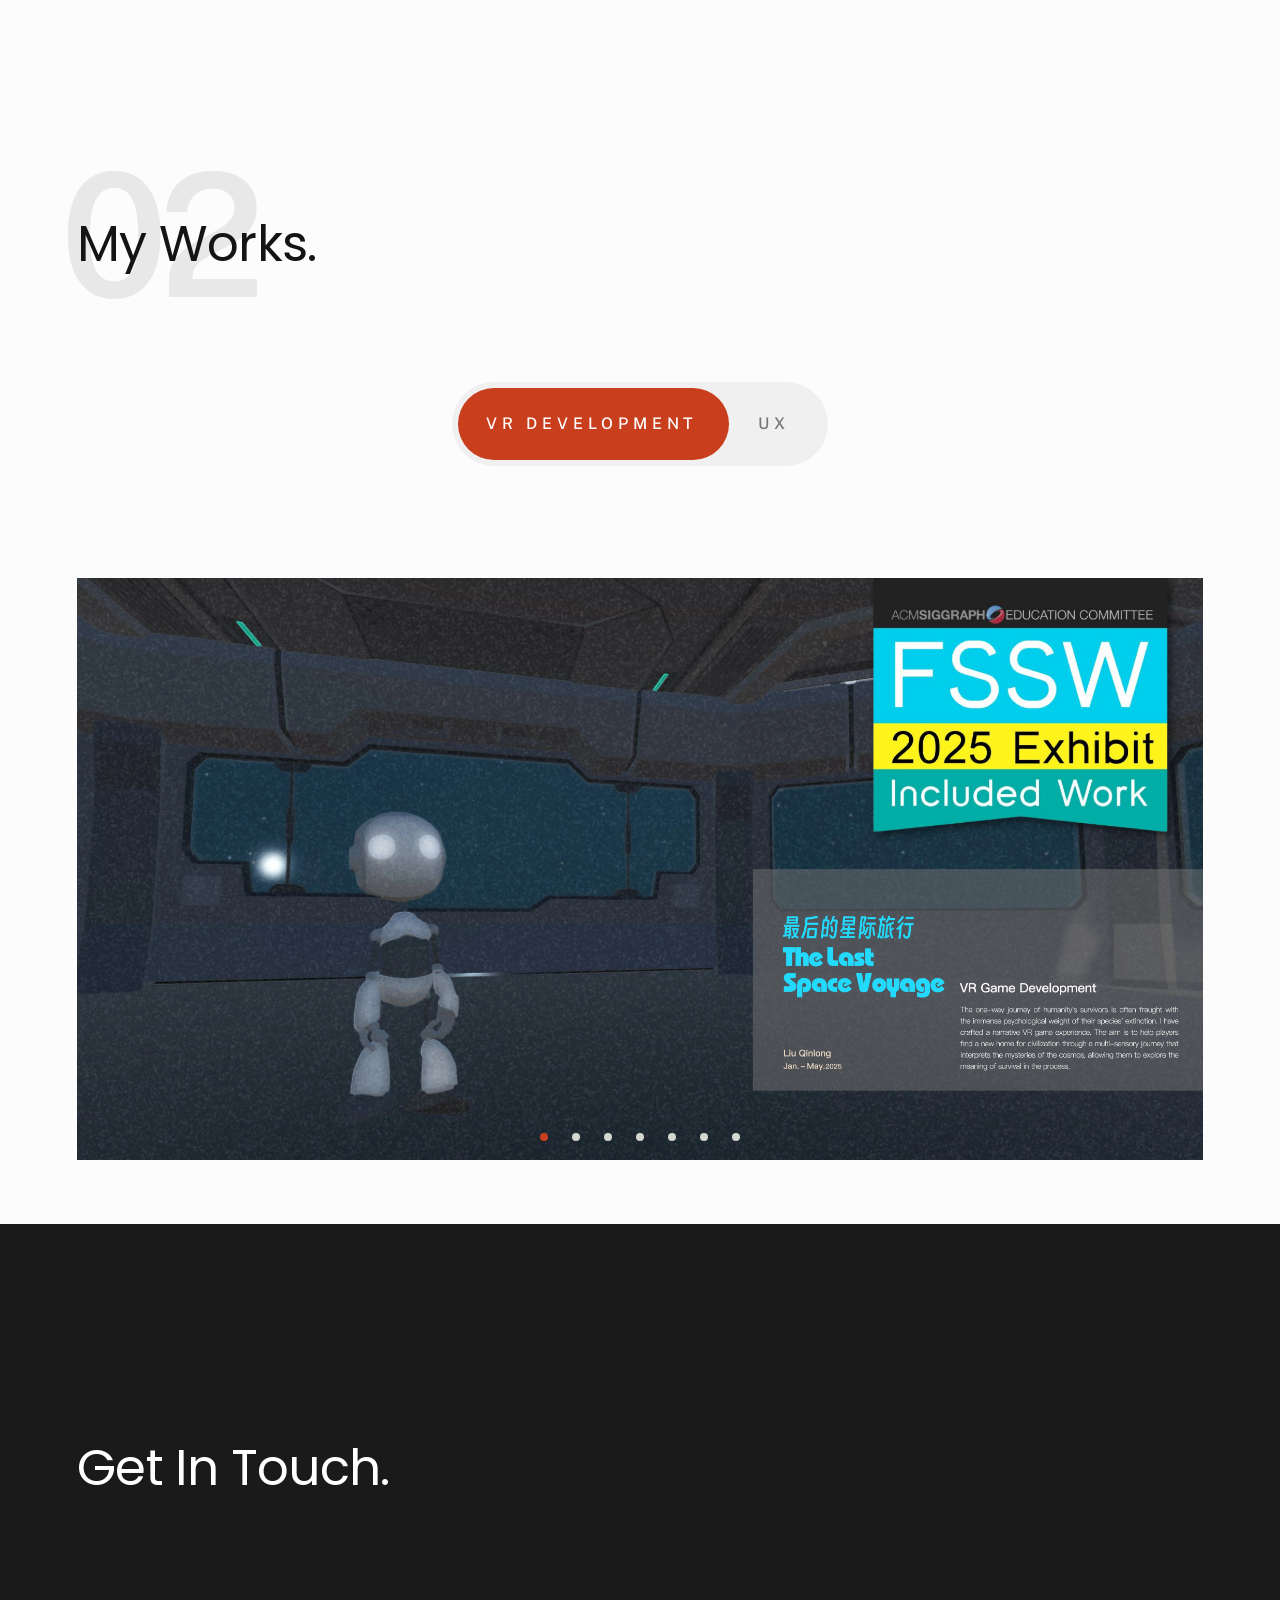
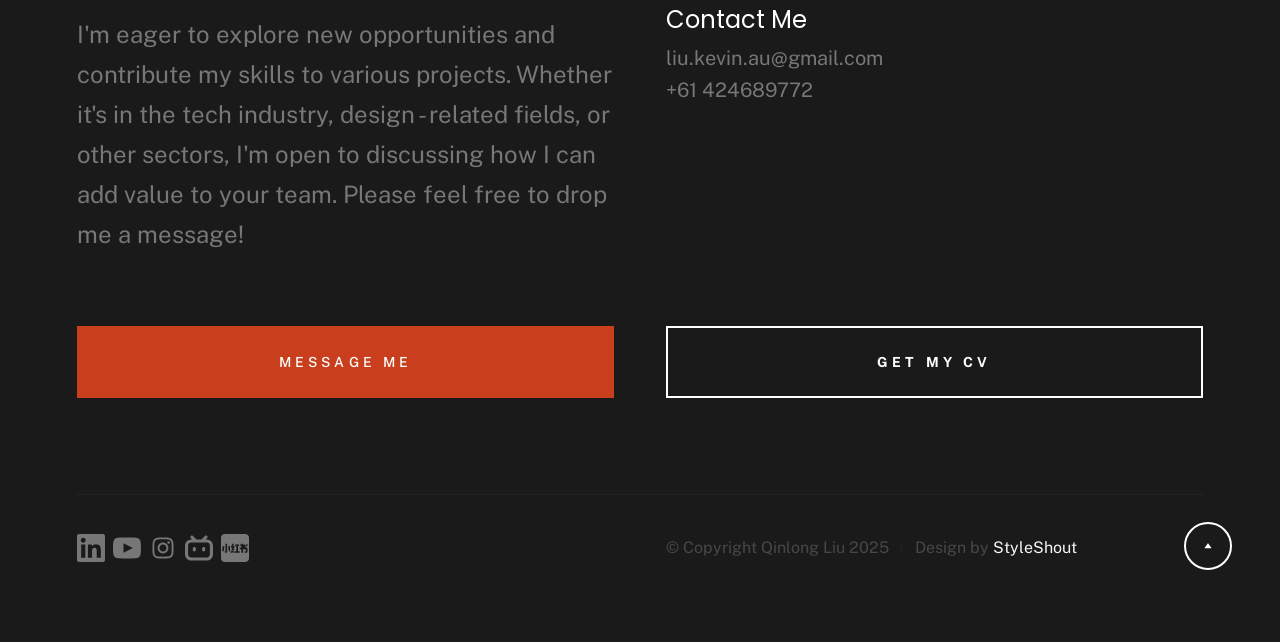
==== commit e35f382e: "auto update" ====
--- a/works.html
+++ b/works.html
@@ -61,7 +61,22 @@
 
             <div class="row">
                 <div class="column xl-12">
-                    <div class="work-gallery-container">
+                    <nav class="project-filter-nav">
+                        <ul>
+                            <li><button class="active" data-filter="vr">VR Development</button></li>
+                            <li><button data-filter="ux">UX</button></li>
+
+                            <!-- <li><button data-filter="others">Others</button></li> -->
+                            <span class="glider"></span>
+                        </ul>
+                    </nav>
+                </div>
+            </div>
+
+            <!-- VR -->
+            <div class="row">
+                <div class="column xl-12">
+                    <div class="work-gallery-container" data-category="vr">
                         <div id="project-1-swiper" class="project-swiper swiper-container">
                         <div class="swiper-wrapper">
                             <div class="swiper-slide">
@@ -78,7 +93,7 @@
                             <div class="swiper-slide">
                                 <div class="folio-item folio-item--video-only">
                                     <div class="folio-item__video-container">
-                                        <iframe class="vr-video-iframe" src="https://www.youtube.com/embed/k7ZByMZsLXI?si=HmyOI1cZc1jXER-N" title="Game Demo Video" frameborder="0" allow="accelerometer; clipboard-write; encrypted-media; gyroscope; picture-in-picture" allowfullscreen></iframe>
+                                        <iframe class="vr-video-iframe" src="https://www.youtube.com/embed/k7ZByMZsLXI?si=xMtqBzsdLjN9xQon" title="Game Demo Video" frameborder="0" allow="accelerometer; clipboard-write; encrypted-media; gyroscope; picture-in-picture" allowfullscreen></iframe>
                                     </div>
                                 </div>
                             </div>
@@ -144,26 +159,25 @@
                         <div class="swiper-pagination"></div>
                         </div>
                     </div>
-
-        
-            <div class="work-gallery-container">
+            
+            <!-- <div class="work-gallery-container" data-category="ux">
                 <div id="project-2-swiper" class="project-swiper swiper-container">
                     <div class="swiper-wrapper">
         
                         <div class="swiper-slide">
                             <div class="slide-content">
-                                <img data-src="images/portfolio/HoneyMessenger/1.webp" class="slide-image swiper-lazy" alt="Project 2 Image 1">
-                                <div class="swiper-lazy-preloader swiper-lazy-preloader-white"></div>
-                                <div class="entry__info">
-                                    <h4 class="entry__title" data-key="works2Title">Honey Messenger</h4>
-                                    <div class="entry__cat" style="color: var(--color-1);" data-key="works2Cat">UX/UI Service Design</div>
-                                    <div class="entry__cat" style="font-size: 18px; color: #fff;" data-key="works2Desc">Built a honey traceability e-commerce platform using supply chain and user analysis. Designed a seller-buyer-platform model, integrated blockchain for transparency, and created the UI system with Illustrator to enhance trust in genuine honey.</div>
-                                </div>
-                            </div>
-                        </div>
-                        <div class="swiper-slide">
-                            <div class="slide-content">
-                                <img data-src="images/portfolio/HoneyMessenger/2.webp" class="slide-image swiper-lazy" alt="Project 2 Image 2">
+                                <img data-src="images/portfolio/Lenovo/1.webp" class="slide-image swiper-lazy" alt="Project 2 Image 1">
+                                <div class="swiper-lazy-preloader swiper-lazy-preloader-white"></div>
+                                <div class="entry__info">
+                                    <h4 class="entry__title" data-key="works2Title">AI录音功能全流程设计</h4>
+                                    <div class="entry__cat" style="color: var(--color-1);" data-key="works2Cat">UX/UI Service Design</div>
+                                    <div class="entry__cat" style="font-size: 18px; color: #fff;" data-key="works2Desc">Built a honey traceability e-commerce platform using supply chain and user analysis. Designed a seller-buyer-platform model, integrated blockchain for transparency, and created the UI system with Illustrator to enhance trust in genuine honey.</div>
+                                </div>
+                            </div>
+                        </div>
+                        <div class="swiper-slide">
+                            <div class="slide-content">
+                                <img data-src="images/portfolio/Lenovo/2.webp" class="slide-image swiper-lazy" alt="Project 2 Image 2">
                                 <div class="swiper-lazy-preloader swiper-lazy-preloader-white"></div>
                                 <div class="entry__info">
                                      <h4 class="entry__title" data-key="works2Title">Honey Messenger</h4>
@@ -174,73 +188,51 @@
                         </div>
                         <div class="swiper-slide">
                             <div class="slide-content">
-                                <img data-src="images/portfolio/HoneyMessenger/3.webp" class="slide-image swiper-lazy" alt="Project 2 Image 3">
-                                <div class="swiper-lazy-preloader swiper-lazy-preloader-white"></div>
-                                 <div class="entry__info">
-                                    <h4 class="entry__title" data-key="works2Title">Honey Messenger</h4>
-                                    <div class="entry__cat" style="color: var(--color-1);" data-key="works2Cat">UX/UI Service Design</div>
-                                    <div class="entry__cat" style="font-size: 18px; color: #fff;" data-key="works2Desc">Built a honey traceability e-commerce platform using supply chain and user analysis. Designed a seller-buyer-platform model, integrated blockchain for transparency, and created the UI system with Illustrator to enhance trust in genuine honey.</div>
-                                </div>
-                            </div>
-                        </div>
-                        <div class="swiper-slide">
-                            <div class="slide-content">
-                                <img data-src="images/portfolio/HoneyMessenger/4.webp" class="slide-image swiper-lazy" alt="Project 2 Image 4">
-                                <div class="swiper-lazy-preloader swiper-lazy-preloader-white"></div>
-                                <div class="entry__info">
-                                    <h4 class="entry__title" data-key="works2Title">Honey Messenger</h4>
-                                    <div class="entry__cat" style="color: var(--color-1);" data-key="works2Cat">UX/UI Service Design</div>
-                                    <div class="entry__cat" style="font-size: 18px; color: #fff;" data-key="works2Desc">Built a honey traceability e-commerce platform using supply chain and user analysis. Designed a seller-buyer-platform model, integrated blockchain for transparency, and created the UI system with Illustrator to enhance trust in genuine honey.</div>
-                                </div>
-                            </div>
-                        </div>
-                        <div class="swiper-slide">
-                            <div class="slide-content">
-                                <img data-src="images/portfolio/HoneyMessenger/5.webp" class="slide-image swiper-lazy" alt="Project 2 Image 5">
-                                <div class="swiper-lazy-preloader swiper-lazy-preloader-white"></div>
-                                <div class="entry__info">
-                                    <h4 class="entry__title" data-key="works2Title">Honey Messenger</h4>
-                                    <div class="entry__cat" style="color: var(--color-1);" data-key="works2Cat">UX/UI Service Design</div>
-                                    <div class="entry__cat" style="font-size: 18px; color: #fff;" data-key="works2Desc">Built a honey traceability e-commerce platform using supply chain and user analysis. Designed a seller-buyer-platform model, integrated blockchain for transparency, and created the UI system with Illustrator to enhance trust in genuine honey.</div>
-                                </div>
-                            </div>
-                        </div>
-                        <div class="swiper-slide">
-                            <div class="slide-content">
-                                <img data-src="images/portfolio/HoneyMessenger/6.webp" class="slide-image swiper-lazy" alt="Project 2 Image 6">
-                                <div class="swiper-lazy-preloader swiper-lazy-preloader-white"></div>
-                                <div class="entry__info">
-                                    <h4 class="entry__title" data-key="works2Title">Honey Messenger</h4>
-                                    <div class="entry__cat" style="color: var(--color-1);" data-key="works2Cat">UX/UI Service Design</div>
-                                    <div class="entry__cat" style="font-size: 18px; color: #fff;" data-key="works2Desc">Built a honey traceability e-commerce platform using supply chain and user analysis. Designed a seller-buyer-platform model, integrated blockchain for transparency, and created the UI system with Illustrator to enhance trust in genuine honey.</div>
-                                </div>
-                            </div>
-                        </div>
-                        <div class="swiper-slide">
-                            <div class="slide-content">
-                                <img data-src="images/portfolio/HoneyMessenger/7.webp" class="slide-image swiper-lazy" alt="Project 2 Image 7">
-                                <div class="swiper-lazy-preloader swiper-lazy-preloader-white"></div>
-                                <div class="entry__info">
-                                    <h4 class="entry__title" data-key="works2Title">Honey Messenger</h4>
-                                    <div class="entry__cat" style="color: var(--color-1);" data-key="works2Cat">UX/UI Service Design</div>
-                                    <div class="entry__cat" style="font-size: 18px; color: #fff;" data-key="works2Desc">Built a honey traceability e-commerce platform using supply chain and user analysis. Designed a seller-buyer-platform model, integrated blockchain for transparency, and created the UI system with Illustrator to enhance trust in genuine honey.</div>
-                                </div>
-                            </div>
-                        </div>
-                        <div class="swiper-slide">
-                            <div class="slide-content">
-                                <img data-src="images/portfolio/HoneyMessenger/8.webp" class="slide-image swiper-lazy" alt="Project 2 Image 8">
-                                <div class="swiper-lazy-preloader swiper-lazy-preloader-white"></div>
-                                <div class="entry__info">
-                                    <h4 class="entry__title" data-key="works2Title">Honey Messenger</h4>
-                                    <div class="entry__cat" style="color: var(--color-1);" data-key="works2Cat">UX/UI Service Design</div>
-                                    <div class="entry__cat" style="font-size: 18px; color: #fff;" data-key="works2Desc">Built a honey traceability e-commerce platform using supply chain and user analysis. Designed a seller-buyer-platform model, integrated blockchain for transparency, and created the UI system with Illustrator to enhance trust in genuine honey.</div>
-                                </div>
-                            </div>
-                        </div>
-                        <div class="swiper-slide">
-                            <div class="slide-content">
-                                <img data-src="images/portfolio/HoneyMessenger/9.webp" class="slide-image swiper-lazy" alt="Project 2 Image 9">
+                                <img data-src="images/portfolio/Lenovo/3.webp" class="slide-image swiper-lazy" alt="Project 2 Image 3">
+                                <div class="swiper-lazy-preloader swiper-lazy-preloader-white"></div>
+                                 <div class="entry__info">
+                                    <h4 class="entry__title" data-key="works2Title">Honey Messenger</h4>
+                                    <div class="entry__cat" style="color: var(--color-1);" data-key="works2Cat">UX/UI Service Design</div>
+                                    <div class="entry__cat" style="font-size: 18px; color: #fff;" data-key="works2Desc">Built a honey traceability e-commerce platform using supply chain and user analysis. Designed a seller-buyer-platform model, integrated blockchain for transparency, and created the UI system with Illustrator to enhance trust in genuine honey.</div>
+                                </div>
+                            </div>
+                        </div>
+                        <div class="swiper-slide">
+                            <div class="slide-content">
+                                <img data-src="images/portfolio/Lenovo/4.webp" class="slide-image swiper-lazy" alt="Project 2 Image 4">
+                                <div class="swiper-lazy-preloader swiper-lazy-preloader-white"></div>
+                                <div class="entry__info">
+                                    <h4 class="entry__title" data-key="works2Title">Honey Messenger</h4>
+                                    <div class="entry__cat" style="color: var(--color-1);" data-key="works2Cat">UX/UI Service Design</div>
+                                    <div class="entry__cat" style="font-size: 18px; color: #fff;" data-key="works2Desc">Built a honey traceability e-commerce platform using supply chain and user analysis. Designed a seller-buyer-platform model, integrated blockchain for transparency, and created the UI system with Illustrator to enhance trust in genuine honey.</div>
+                                </div>
+                            </div>
+                        </div>
+                        <div class="swiper-slide">
+                            <div class="slide-content">
+                                <img data-src="images/portfolio/Lenovo/5.webp" class="slide-image swiper-lazy" alt="Project 2 Image 5">
+                                <div class="swiper-lazy-preloader swiper-lazy-preloader-white"></div>
+                                <div class="entry__info">
+                                    <h4 class="entry__title" data-key="works2Title">Honey Messenger</h4>
+                                    <div class="entry__cat" style="color: var(--color-1);" data-key="works2Cat">UX/UI Service Design</div>
+                                    <div class="entry__cat" style="font-size: 18px; color: #fff;" data-key="works2Desc">Built a honey traceability e-commerce platform using supply chain and user analysis. Designed a seller-buyer-platform model, integrated blockchain for transparency, and created the UI system with Illustrator to enhance trust in genuine honey.</div>
+                                </div>
+                            </div>
+                        </div>
+                        <div class="swiper-slide">
+                            <div class="slide-content">
+                                <img data-src="images/portfolio/Lenovo/6.webp" class="slide-image swiper-lazy" alt="Project 2 Image 6">
+                                <div class="swiper-lazy-preloader swiper-lazy-preloader-white"></div>
+                                <div class="entry__info">
+                                    <h4 class="entry__title" data-key="works2Title">Honey Messenger</h4>
+                                    <div class="entry__cat" style="color: var(--color-1);" data-key="works2Cat">UX/UI Service Design</div>
+                                    <div class="entry__cat" style="font-size: 18px; color: #fff;" data-key="works2Desc">Built a honey traceability e-commerce platform using supply chain and user analysis. Designed a seller-buyer-platform model, integrated blockchain for transparency, and created the UI system with Illustrator to enhance trust in genuine honey.</div>
+                                </div>
+                            </div>
+                        </div>
+                        <div class="swiper-slide">
+                            <div class="slide-content">
+                                <img data-src="images/portfolio/Lenovo/7.webp" class="slide-image swiper-lazy" alt="Project 2 Image 7">
                                 <div class="swiper-lazy-preloader swiper-lazy-preloader-white"></div>
                                 <div class="entry__info">
                                     <h4 class="entry__title" data-key="works2Title">Honey Messenger</h4>
@@ -254,117 +246,227 @@
                     <div class="swiper-button-prev"></div>
                     <div class="swiper-pagination"></div>
                 </div>
-            </div>
-            
-            <div class="work-gallery-container">
-                <div id="project-3-swiper" class="project-swiper swiper-container">
+            </div> -->
+        
+            <div class="work-gallery-container" data-category="ux">
+                <div id="project-2-swiper" class="project-swiper swiper-container">
                     <div class="swiper-wrapper">
-                        <div class="swiper-slide">
-                            <div class="slide-content">
-                                <img data-src="images/portfolio/MR/1.webp" class="slide-image swiper-lazy" alt="Project 3 Image 1">
-                                <div class="swiper-lazy-preloader swiper-lazy-preloader-white"></div>
-                                <div class="entry__info">
-                                    <h4 class="entry__title" data-key="works3Title">Smake Treatment</h4>
-                                    <div class="entry__cat" style="color: var(--color-1);" data-key="works3Cat">UX/UI/MR Design</div>
-                                    <div class="entry__cat" style="font-size: 18px; color: #fff;" data-key="works3Desc">Design an integrated system for phased addiction cessation (smoking, shopping, drinking) based on user research; use MR glasses and an app for environment recognition, pet reminders, and support groups; render scenes in Blender and prototype with Figma.</div>
-                                </div>
-                            </div>
-                        </div>
-                        <div class="swiper-slide">
-                            <div class="slide-content">
-                                <img data-src="images/portfolio/MR/2.webp" class="slide-image swiper-lazy" alt="Project 3 Image 2">
-                                <div class="swiper-lazy-preloader swiper-lazy-preloader-white"></div>
-                                 <div class="entry__info">
-                                     <h4 class="entry__title" data-key="works3Title">Smake Treatment</h4>
-                                    <div class="entry__cat" style="color: var(--color-1);" data-key="works3Cat">UX/UI/MR Design</div>
-                                    <div class="entry__cat" style="font-size: 18px; color: #fff;" data-key="works3Desc">Design an integrated system for phased addiction cessation (smoking, shopping, drinking) based on user research; use MR glasses and an app for environment recognition, pet reminders, and support groups; render scenes in Blender and prototype with Figma.</div>
-                                </div>
-                            </div>
-                        </div>
-                        <div class="swiper-slide">
-                            <div class="slide-content">
-                                <img data-src="images/portfolio/MR/3.webp" class="slide-image swiper-lazy" alt="Project 3 Image 2">
-                                <div class="swiper-lazy-preloader swiper-lazy-preloader-white"></div>
-                                 <div class="entry__info">
-                                     <h4 class="entry__title" data-key="works3Title">Smake Treatment</h4>
-                                    <div class="entry__cat" style="color: var(--color-1);" data-key="works3Cat">UX/UI/MR Design</div>
-                                    <div class="entry__cat" style="font-size: 18px; color: #fff;" data-key="works3Desc">Design an integrated system for phased addiction cessation (smoking, shopping, drinking) based on user research; use MR glasses and an app for environment recognition, pet reminders, and support groups; render scenes in Blender and prototype with Figma.</div>
-                                </div>
-                            </div>
-                        </div>
-                        <div class="swiper-slide">
-                            <div class="slide-content">
-                                <img data-src="images/portfolio/MR/4.webp" class="slide-image swiper-lazy" alt="Project 3 Image 2">
-                                <div class="swiper-lazy-preloader swiper-lazy-preloader-white"></div>
-                                 <div class="entry__info">
-                                     <h4 class="entry__title" data-key="works3Title">Smake Treatment</h4>
-                                    <div class="entry__cat" style="color: var(--color-1);" data-key="works3Cat">UX/UI/MR Design</div>
-                                    <div class="entry__cat" style="font-size: 18px; color: #fff;" data-key="works3Desc">Design an integrated system for phased addiction cessation (smoking, shopping, drinking) based on user research; use MR glasses and an app for environment recognition, pet reminders, and support groups; render scenes in Blender and prototype with Figma.</div>
-                                </div>
-                            </div>
-                        </div>
-                        <div class="swiper-slide">
-                            <div class="slide-content">
-                                <img data-src="images/portfolio/MR/5.webp" class="slide-image swiper-lazy" alt="Project 3 Image 2">
-                                <div class="swiper-lazy-preloader swiper-lazy-preloader-white"></div>
-                                 <div class="entry__info">
-                                     <h4 class="entry__title" data-key="works3Title">Smake Treatment </h4>
-                                    <div class="entry__cat" style="color: var(--color-1);" data-key="works3Cat">UX/UI/MR Design</div>
-                                    <div class="entry__cat" style="font-size: 18px; color: #fff;" data-key="works3Desc">Design an integrated system for phased addiction cessation (smoking, shopping, drinking) based on user research; use MR glasses and an app for environment recognition, pet reminders, and support groups; render scenes in Blender and prototype with Figma.</div>
-                                </div>
-                            </div>
-                        </div>
-                        <div class="swiper-slide">
-                            <div class="slide-content">
-                                <img data-src="images/portfolio/MR/6.webp" class="slide-image swiper-lazy" alt="Project 3 Image 2">
-                                <div class="swiper-lazy-preloader swiper-lazy-preloader-white"></div>
-                                 <div class="entry__info">
-                                     <h4 class="entry__title" data-key="works3Title">Smake Treatment</h4>
-                                    <div class="entry__cat" style="color: var(--color-1);" data-key="works3Cat">UX/UI/MR Design</div>
-                                    <div class="entry__cat" style="font-size: 18px; color: #fff;" data-key="works3Desc">Design an integrated system for phased addiction cessation (smoking, shopping, drinking) based on user research; use MR glasses and an app for environment recognition, pet reminders, and support groups; render scenes in Blender and prototype with Figma.</div>
-                                </div>
-                            </div>
-                        </div>
-                        <div class="swiper-slide">
-                            <div class="slide-content">
-                                <img data-src="images/portfolio/MR/7.webp" class="slide-image swiper-lazy" alt="Project 3 Image 2">
-                                <div class="swiper-lazy-preloader swiper-lazy-preloader-white"></div>
-                                 <div class="entry__info">
-                                     <h4 class="entry__title" data-key="works3Title">Smake Treatment</h4>
-                                    <div class="entry__cat" style="color: var(--color-1);" data-key="works3Cat">UX/UI/MR Design</div>
-                                    <div class="entry__cat" style="font-size: 18px; color: #fff;" data-key="works3Desc">Design an integrated system for phased addiction cessation (smoking, shopping, drinking) based on user research; use MR glasses and an app for environment recognition, pet reminders, and support groups; render scenes in Blender and prototype with Figma.</div>
-                                </div>
-                            </div>
-                        </div>
-                        <div class="swiper-slide">
-                            <div class="slide-content">
-                                <img data-src="images/portfolio/MR/8.webp" class="slide-image swiper-lazy" alt="Project 3 Image 2">
-                                <div class="swiper-lazy-preloader swiper-lazy-preloader-white"></div>
-                                 <div class="entry__info">
-                                     <h4 class="entry__title" data-key="works3Title">Smake Treatment</h4>
-                                    <div class="entry__cat" style="color: var(--color-1);" data-key="works3Cat">UX/UI/MR Design</div>
-                                    <div class="entry__cat" style="font-size: 18px; color: #fff;" data-key="works3Desc">Design an integrated system for phased addiction cessation (smoking, shopping, drinking) based on user research; use MR glasses and an app for environment recognition, pet reminders, and support groups; render scenes in Blender and prototype with Figma.</div>
-                                </div>
-                            </div>
-                        </div>  
-                        <div class="swiper-slide">
-                            <div class="slide-content">
-                                <img data-src="images/portfolio/MR/9.webp" class="slide-image swiper-lazy" alt="Project 3 Image 2">
-                                <div class="swiper-lazy-preloader swiper-lazy-preloader-white"></div>
-                                 <div class="entry__info">
-                                     <h4 class="entry__title" data-key="works3Title">Smake Treatment</h4>
-                                    <div class="entry__cat" style="color: var(--color-1);" data-key="works3Cat">UX/UI/MR Design</div>
-                                    <div class="entry__cat" style="font-size: 18px; color: #fff;" data-key="works3Desc">Design an integrated system for phased addiction cessation (smoking, shopping, drinking) based on user research; use MR glasses and an app for environment recognition, pet reminders, and support groups; render scenes in Blender and prototype with Figma.</div>
-                                </div>
-                            </div>  
-                        </div>
+        
+                        <div class="swiper-slide">
+                            <div class="slide-content">
+                                <img data-src="images/portfolio/HoneyMessenger/1.webp" class="slide-image swiper-lazy" alt="Project 2 Image 1">
+                                <div class="swiper-lazy-preloader swiper-lazy-preloader-white"></div>
+                                <div class="entry__info">
+                                    <h4 class="entry__title" data-key="works2Title">Honey Messenger</h4>
+                                    <div class="entry__cat" style="color: var(--color-1);" data-key="works2Cat">UX/UI Service Design</div>
+                                    <div class="entry__cat" style="font-size: 18px; color: #fff;" data-key="works2Desc">Built a honey traceability e-commerce platform using supply chain and user analysis. Designed a seller-buyer-platform model, integrated blockchain for transparency, and created the UI system with Illustrator to enhance trust in genuine honey.</div>
+                                </div>
+                            </div>
+                        </div>
+                        <div class="swiper-slide">
+                            <div class="slide-content">
+                                <img data-src="images/portfolio/HoneyMessenger/2.webp" class="slide-image swiper-lazy" alt="Project 2 Image 2">
+                                <div class="swiper-lazy-preloader swiper-lazy-preloader-white"></div>
+                                <div class="entry__info">
+                                     <h4 class="entry__title" data-key="works2Title">Honey Messenger</h4>
+                                    <div class="entry__cat" style="color: var(--color-1);" data-key="works2Cat">UX/UI Service Design</div>
+                                    <div class="entry__cat" style="font-size: 18px; color: #fff;" data-key="works2Desc">Built a honey traceability e-commerce platform using supply chain and user analysis. Designed a seller-buyer-platform model, integrated blockchain for transparency, and created the UI system with Illustrator to enhance trust in genuine honey.</div>
+                                </div>
+                            </div>
+                        </div>
+                        <div class="swiper-slide">
+                            <div class="slide-content">
+                                <img data-src="images/portfolio/HoneyMessenger/3.webp" class="slide-image swiper-lazy" alt="Project 2 Image 3">
+                                <div class="swiper-lazy-preloader swiper-lazy-preloader-white"></div>
+                                 <div class="entry__info">
+                                    <h4 class="entry__title" data-key="works2Title">Honey Messenger</h4>
+                                    <div class="entry__cat" style="color: var(--color-1);" data-key="works2Cat">UX/UI Service Design</div>
+                                    <div class="entry__cat" style="font-size: 18px; color: #fff;" data-key="works2Desc">Built a honey traceability e-commerce platform using supply chain and user analysis. Designed a seller-buyer-platform model, integrated blockchain for transparency, and created the UI system with Illustrator to enhance trust in genuine honey.</div>
+                                </div>
+                            </div>
+                        </div>
+                        <div class="swiper-slide">
+                            <div class="slide-content">
+                                <img data-src="images/portfolio/HoneyMessenger/4.webp" class="slide-image swiper-lazy" alt="Project 2 Image 4">
+                                <div class="swiper-lazy-preloader swiper-lazy-preloader-white"></div>
+                                <div class="entry__info">
+                                    <h4 class="entry__title" data-key="works2Title">Honey Messenger</h4>
+                                    <div class="entry__cat" style="color: var(--color-1);" data-key="works2Cat">UX/UI Service Design</div>
+                                    <div class="entry__cat" style="font-size: 18px; color: #fff;" data-key="works2Desc">Built a honey traceability e-commerce platform using supply chain and user analysis. Designed a seller-buyer-platform model, integrated blockchain for transparency, and created the UI system with Illustrator to enhance trust in genuine honey.</div>
+                                </div>
+                            </div>
+                        </div>
+                        <div class="swiper-slide">
+                            <div class="slide-content">
+                                <img data-src="images/portfolio/HoneyMessenger/5.webp" class="slide-image swiper-lazy" alt="Project 2 Image 5">
+                                <div class="swiper-lazy-preloader swiper-lazy-preloader-white"></div>
+                                <div class="entry__info">
+                                    <h4 class="entry__title" data-key="works2Title">Honey Messenger</h4>
+                                    <div class="entry__cat" style="color: var(--color-1);" data-key="works2Cat">UX/UI Service Design</div>
+                                    <div class="entry__cat" style="font-size: 18px; color: #fff;" data-key="works2Desc">Built a honey traceability e-commerce platform using supply chain and user analysis. Designed a seller-buyer-platform model, integrated blockchain for transparency, and created the UI system with Illustrator to enhance trust in genuine honey.</div>
+                                </div>
+                            </div>
+                        </div>
+                        <div class="swiper-slide">
+                            <div class="slide-content">
+                                <img data-src="images/portfolio/HoneyMessenger/6.webp" class="slide-image swiper-lazy" alt="Project 2 Image 6">
+                                <div class="swiper-lazy-preloader swiper-lazy-preloader-white"></div>
+                                <div class="entry__info">
+                                    <h4 class="entry__title" data-key="works2Title">Honey Messenger</h4>
+                                    <div class="entry__cat" style="color: var(--color-1);" data-key="works2Cat">UX/UI Service Design</div>
+                                    <div class="entry__cat" style="font-size: 18px; color: #fff;" data-key="works2Desc">Built a honey traceability e-commerce platform using supply chain and user analysis. Designed a seller-buyer-platform model, integrated blockchain for transparency, and created the UI system with Illustrator to enhance trust in genuine honey.</div>
+                                </div>
+                            </div>
+                        </div>
+                        <div class="swiper-slide">
+                            <div class="slide-content">
+                                <img data-src="images/portfolio/HoneyMessenger/7.webp" class="slide-image swiper-lazy" alt="Project 2 Image 7">
+                                <div class="swiper-lazy-preloader swiper-lazy-preloader-white"></div>
+                                <div class="entry__info">
+                                    <h4 class="entry__title" data-key="works2Title">Honey Messenger</h4>
+                                    <div class="entry__cat" style="color: var(--color-1);" data-key="works2Cat">UX/UI Service Design</div>
+                                    <div class="entry__cat" style="font-size: 18px; color: #fff;" data-key="works2Desc">Built a honey traceability e-commerce platform using supply chain and user analysis. Designed a seller-buyer-platform model, integrated blockchain for transparency, and created the UI system with Illustrator to enhance trust in genuine honey.</div>
+                                </div>
+                            </div>
+                        </div>
+                        <div class="swiper-slide">
+                            <div class="slide-content">
+                                <img data-src="images/portfolio/HoneyMessenger/8.webp" class="slide-image swiper-lazy" alt="Project 2 Image 8">
+                                <div class="swiper-lazy-preloader swiper-lazy-preloader-white"></div>
+                                <div class="entry__info">
+                                    <h4 class="entry__title" data-key="works2Title">Honey Messenger</h4>
+                                    <div class="entry__cat" style="color: var(--color-1);" data-key="works2Cat">UX/UI Service Design</div>
+                                    <div class="entry__cat" style="font-size: 18px; color: #fff;" data-key="works2Desc">Built a honey traceability e-commerce platform using supply chain and user analysis. Designed a seller-buyer-platform model, integrated blockchain for transparency, and created the UI system with Illustrator to enhance trust in genuine honey.</div>
+                                </div>
+                            </div>
+                        </div>
+                        <div class="swiper-slide">
+                            <div class="slide-content">
+                                <img data-src="images/portfolio/HoneyMessenger/9.webp" class="slide-image swiper-lazy" alt="Project 2 Image 9">
+                                <div class="swiper-lazy-preloader swiper-lazy-preloader-white"></div>
+                                <div class="entry__info">
+                                    <h4 class="entry__title" data-key="works2Title">Honey Messenger</h4>
+                                    <div class="entry__cat" style="color: var(--color-1);" data-key="works2Cat">UX/UI Service Design</div>
+                                    <div class="entry__cat" style="font-size: 18px; color: #fff;" data-key="works2Desc">Built a honey traceability e-commerce platform using supply chain and user analysis. Designed a seller-buyer-platform model, integrated blockchain for transparency, and created the UI system with Illustrator to enhance trust in genuine honey.</div>
+                                </div>
+                            </div>
+                        </div>
+        
                     </div> <div class="swiper-button-next"></div>
                     <div class="swiper-button-prev"></div>
                     <div class="swiper-pagination"></div>
                 </div>
             </div>
-
-            <div class="work-gallery-container">
+            
+            <div class="work-gallery-container" data-category="ux"> 
+                <div id="project-3-swiper" class="project-swiper swiper-container">
+                    <div class="swiper-wrapper">
+                        <div class="swiper-slide">
+                            <div class="slide-content">
+                                <img data-src="images/portfolio/MR/1.webp" class="slide-image swiper-lazy" alt="Project 3 Image 1">
+                                <div class="swiper-lazy-preloader swiper-lazy-preloader-white"></div>
+                                <div class="entry__info">
+                                    <h4 class="entry__title" data-key="works3Title">Smake Treatment</h4>
+                                    <div class="entry__cat" style="color: var(--color-1);" data-key="works3Cat">UX/UI/MR Design</div>
+                                    <div class="entry__cat" style="font-size: 18px; color: #fff;" data-key="works3Desc">Design an integrated system for phased addiction cessation (smoking, shopping, drinking) based on user research; use MR glasses and an app for environment recognition, pet reminders, and support groups; render scenes in Blender and prototype with Figma.</div>
+                                </div>
+                            </div>
+                        </div>
+                        <div class="swiper-slide">
+                            <div class="slide-content">
+                                <img data-src="images/portfolio/MR/2.webp" class="slide-image swiper-lazy" alt="Project 3 Image 2">
+                                <div class="swiper-lazy-preloader swiper-lazy-preloader-white"></div>
+                                 <div class="entry__info">
+                                     <h4 class="entry__title" data-key="works3Title">Smake Treatment</h4>
+                                    <div class="entry__cat" style="color: var(--color-1);" data-key="works3Cat">UX/UI/MR Design</div>
+                                    <div class="entry__cat" style="font-size: 18px; color: #fff;" data-key="works3Desc">Design an integrated system for phased addiction cessation (smoking, shopping, drinking) based on user research; use MR glasses and an app for environment recognition, pet reminders, and support groups; render scenes in Blender and prototype with Figma.</div>
+                                </div>
+                            </div>
+                        </div>
+                        <div class="swiper-slide">
+                            <div class="slide-content">
+                                <img data-src="images/portfolio/MR/3.webp" class="slide-image swiper-lazy" alt="Project 3 Image 2">
+                                <div class="swiper-lazy-preloader swiper-lazy-preloader-white"></div>
+                                 <div class="entry__info">
+                                     <h4 class="entry__title" data-key="works3Title">Smake Treatment</h4>
+                                    <div class="entry__cat" style="color: var(--color-1);" data-key="works3Cat">UX/UI/MR Design</div>
+                                    <div class="entry__cat" style="font-size: 18px; color: #fff;" data-key="works3Desc">Design an integrated system for phased addiction cessation (smoking, shopping, drinking) based on user research; use MR glasses and an app for environment recognition, pet reminders, and support groups; render scenes in Blender and prototype with Figma.</div>
+                                </div>
+                            </div>
+                        </div>
+                        <div class="swiper-slide">
+                            <div class="slide-content">
+                                <img data-src="images/portfolio/MR/4.webp" class="slide-image swiper-lazy" alt="Project 3 Image 2">
+                                <div class="swiper-lazy-preloader swiper-lazy-preloader-white"></div>
+                                 <div class="entry__info">
+                                     <h4 class="entry__title" data-key="works3Title">Smake Treatment</h4>
+                                    <div class="entry__cat" style="color: var(--color-1);" data-key="works3Cat">UX/UI/MR Design</div>
+                                    <div class="entry__cat" style="font-size: 18px; color: #fff;" data-key="works3Desc">Design an integrated system for phased addiction cessation (smoking, shopping, drinking) based on user research; use MR glasses and an app for environment recognition, pet reminders, and support groups; render scenes in Blender and prototype with Figma.</div>
+                                </div>
+                            </div>
+                        </div>
+                        <div class="swiper-slide">
+                            <div class="slide-content">
+                                <img data-src="images/portfolio/MR/5.webp" class="slide-image swiper-lazy" alt="Project 3 Image 2">
+                                <div class="swiper-lazy-preloader swiper-lazy-preloader-white"></div>
+                                 <div class="entry__info">
+                                     <h4 class="entry__title" data-key="works3Title">Smake Treatment </h4>
+                                    <div class="entry__cat" style="color: var(--color-1);" data-key="works3Cat">UX/UI/MR Design</div>
+                                    <div class="entry__cat" style="font-size: 18px; color: #fff;" data-key="works3Desc">Design an integrated system for phased addiction cessation (smoking, shopping, drinking) based on user research; use MR glasses and an app for environment recognition, pet reminders, and support groups; render scenes in Blender and prototype with Figma.</div>
+                                </div>
+                            </div>
+                        </div>
+                        <div class="swiper-slide">
+                            <div class="slide-content">
+                                <img data-src="images/portfolio/MR/6.webp" class="slide-image swiper-lazy" alt="Project 3 Image 2">
+                                <div class="swiper-lazy-preloader swiper-lazy-preloader-white"></div>
+                                 <div class="entry__info">
+                                     <h4 class="entry__title" data-key="works3Title">Smake Treatment</h4>
+                                    <div class="entry__cat" style="color: var(--color-1);" data-key="works3Cat">UX/UI/MR Design</div>
+                                    <div class="entry__cat" style="font-size: 18px; color: #fff;" data-key="works3Desc">Design an integrated system for phased addiction cessation (smoking, shopping, drinking) based on user research; use MR glasses and an app for environment recognition, pet reminders, and support groups; render scenes in Blender and prototype with Figma.</div>
+                                </div>
+                            </div>
+                        </div>
+                        <div class="swiper-slide">
+                            <div class="slide-content">
+                                <img data-src="images/portfolio/MR/7.webp" class="slide-image swiper-lazy" alt="Project 3 Image 2">
+                                <div class="swiper-lazy-preloader swiper-lazy-preloader-white"></div>
+                                 <div class="entry__info">
+                                     <h4 class="entry__title" data-key="works3Title">Smake Treatment</h4>
+                                    <div class="entry__cat" style="color: var(--color-1);" data-key="works3Cat">UX/UI/MR Design</div>
+                                    <div class="entry__cat" style="font-size: 18px; color: #fff;" data-key="works3Desc">Design an integrated system for phased addiction cessation (smoking, shopping, drinking) based on user research; use MR glasses and an app for environment recognition, pet reminders, and support groups; render scenes in Blender and prototype with Figma.</div>
+                                </div>
+                            </div>
+                        </div>
+                        <div class="swiper-slide">
+                            <div class="slide-content">
+                                <img data-src="images/portfolio/MR/8.webp" class="slide-image swiper-lazy" alt="Project 3 Image 2">
+                                <div class="swiper-lazy-preloader swiper-lazy-preloader-white"></div>
+                                 <div class="entry__info">
+                                     <h4 class="entry__title" data-key="works3Title">Smake Treatment</h4>
+                                    <div class="entry__cat" style="color: var(--color-1);" data-key="works3Cat">UX/UI/MR Design</div>
+                                    <div class="entry__cat" style="font-size: 18px; color: #fff;" data-key="works3Desc">Design an integrated system for phased addiction cessation (smoking, shopping, drinking) based on user research; use MR glasses and an app for environment recognition, pet reminders, and support groups; render scenes in Blender and prototype with Figma.</div>
+                                </div>
+                            </div>
+                        </div>  
+                        <div class="swiper-slide">
+                            <div class="slide-content">
+                                <img data-src="images/portfolio/MR/9.webp" class="slide-image swiper-lazy" alt="Project 3 Image 2">
+                                <div class="swiper-lazy-preloader swiper-lazy-preloader-white"></div>
+                                 <div class="entry__info">
+                                     <h4 class="entry__title" data-key="works3Title">Smake Treatment</h4>
+                                    <div class="entry__cat" style="color: var(--color-1);" data-key="works3Cat">UX/UI/MR Design</div>
+                                    <div class="entry__cat" style="font-size: 18px; color: #fff;" data-key="works3Desc">Design an integrated system for phased addiction cessation (smoking, shopping, drinking) based on user research; use MR glasses and an app for environment recognition, pet reminders, and support groups; render scenes in Blender and prototype with Figma.</div>
+                                </div>
+                            </div>  
+                        </div>
+                    </div> <div class="swiper-button-next"></div>
+                    <div class="swiper-button-prev"></div>
+                    <div class="swiper-pagination"></div>
+                </div>
+            </div>
+
+            <div class="work-gallery-container" data-category="ux">
                 <div id="project-4-swiper" class="project-swiper swiper-container">
                     <div class="swiper-wrapper">
                         <div class="swiper-slide">
@@ -461,7 +563,7 @@
                     <div class="swiper-pagination"></div>
                 </div>
             </div>
-            <div class="work-gallery-container">
+            <div class="work-gallery-container" data-category="ux">
                 <div id="project-5-swiper" class="project-swiper swiper-container">
                     <div class="swiper-wrapper">
                         <div class="swiper-slide">
--- a/css/styles.css
+++ b/css/styles.css
@@ -4778,4 +4778,84 @@
         text-align: left; /* 左对齐 */
         color: var(--color-gray-11); /* 确保是清晰的浅灰色 */
     }
+}
+
+/* Custom: Project Filter Navigation Styles
+-------------------------------------------------------------------- */
+.project-filter-nav {
+    display: flex;
+    justify-content: center;
+    margin-bottom: var(--vspace-2_5);
+}
+
+.project-filter-nav ul {
+    list-style: none;
+    display: inline-flex;
+    background-color: #f0f0f0;
+    border-radius: 99px;
+    padding: 6px;
+    position: relative;
+    margin-left: 0;
+    overflow: hidden;
+}
+
+.project-filter-nav li {
+    padding-left: 0;
+    display: flex;
+    align-items: center;
+    justify-content: center;
+}
+
+.project-filter-nav button {
+    font-family: var(--font-1);
+    font-weight: 500;
+    font-size: 1.6rem;
+    color: var(--color-text-light);
+    background-color: transparent;
+    border: none;
+    padding: 1rem 2.8rem;
+    border-radius: 99px;
+    cursor: pointer;
+    transition: color 0.3s ease-in-out;
+    position: relative;
+    z-index: 2;
+    white-space: nowrap;
+}
+
+/* 激活按钮的文字颜色 */
+.project-filter-nav button.active {
+    color: white;
+}
+
+/* 橙色滑块 */
+.project-filter-nav .glider {
+    position: absolute;
+    display: block;
+    height: calc(100% - 12px);
+    top: 6px;
+    left: 6px; /* 初始位置 */
+    background-color: var(--color-1); 
+    border-radius: 99px;
+    transition: all 0.35s cubic-bezier(0.65, 0.05, 0.36, 1);
+    z-index: 1;
+}
+
+/* 项目显示/隐藏的过渡效果 */
+.work-gallery-container {
+    transition: opacity 0.4s ease, transform 0.4s ease;
+    transform: scale(1);
+    opacity: 1;
+}
+.work-gallery-container.is-hidden {
+    transform: scale(0.95);
+    opacity: 0;
+    display: none; /* 动画结束后隐藏 */
+}
+
+/* 响应式调整 */
+@media screen and (max-width: 600px) {
+    .project-filter-nav button {
+        padding: 0.8rem 1.6rem;
+        font-size: 1.5rem;
+    }
 }
